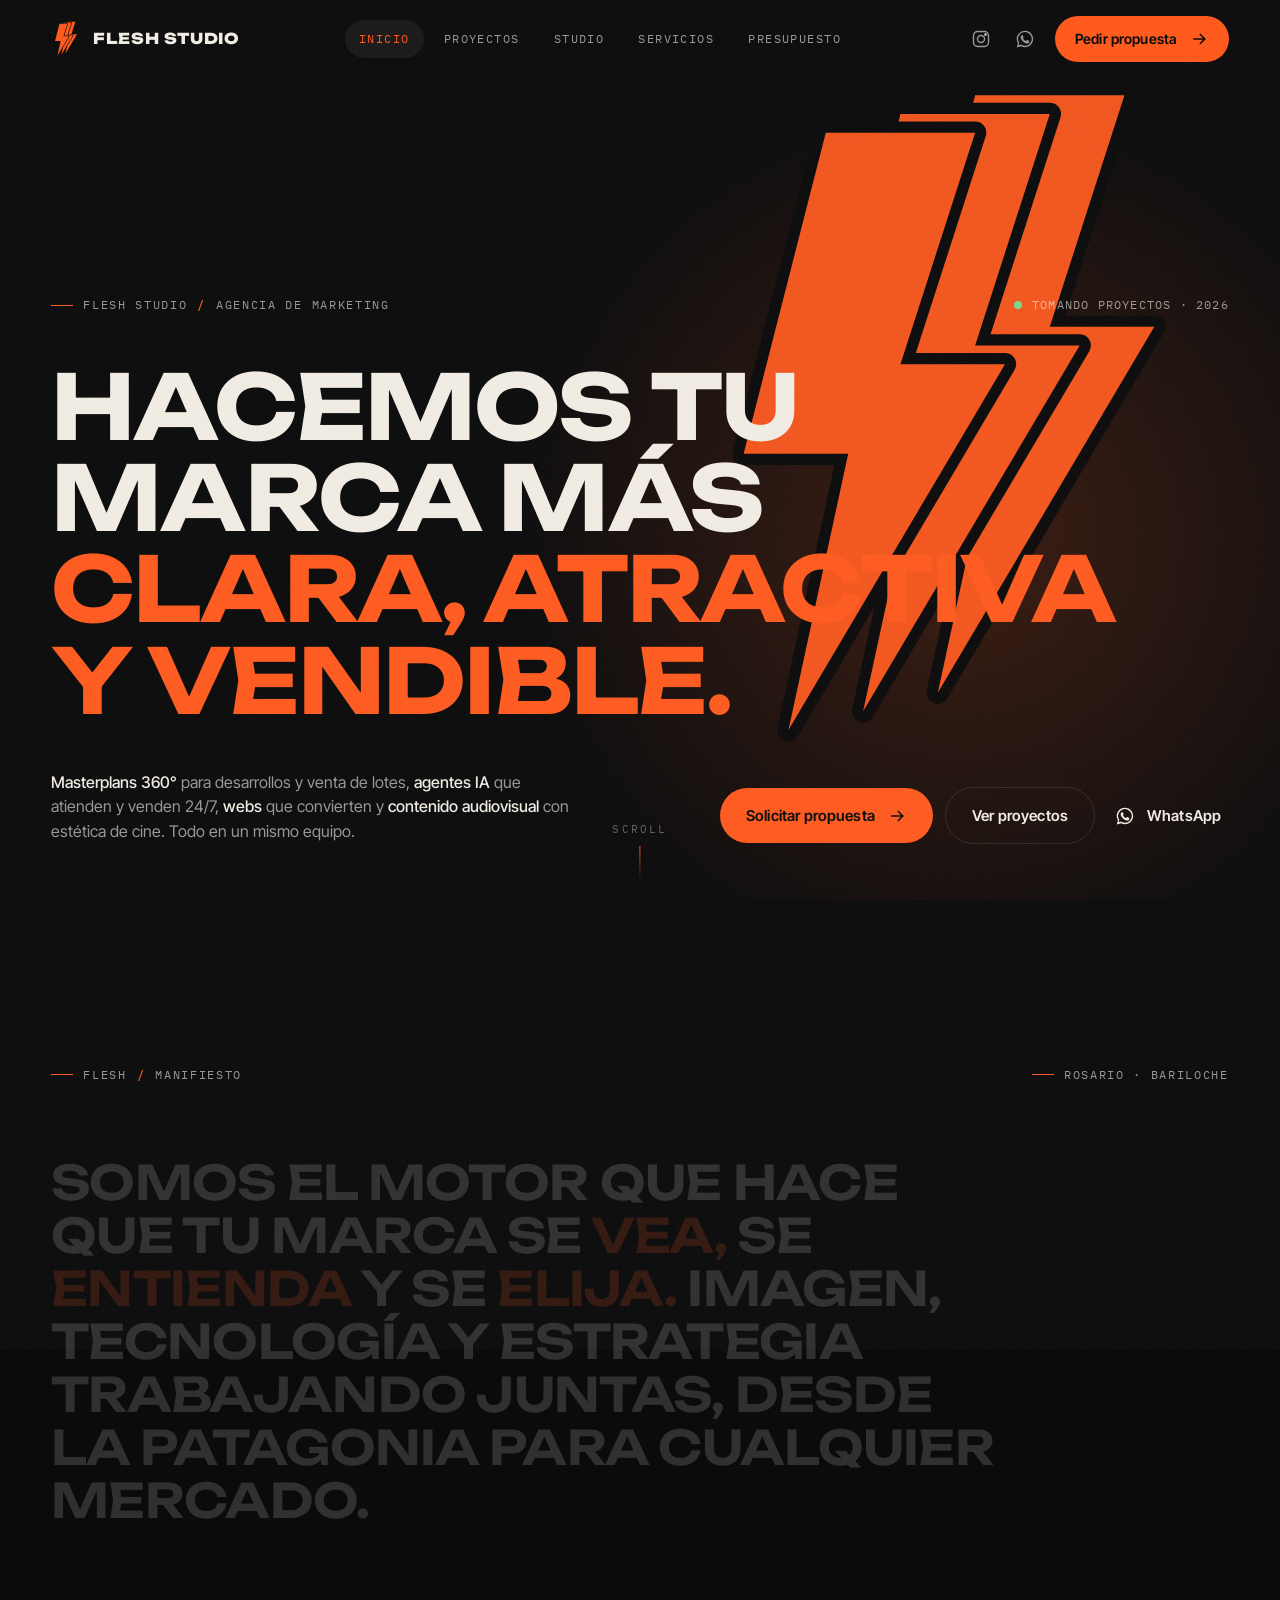
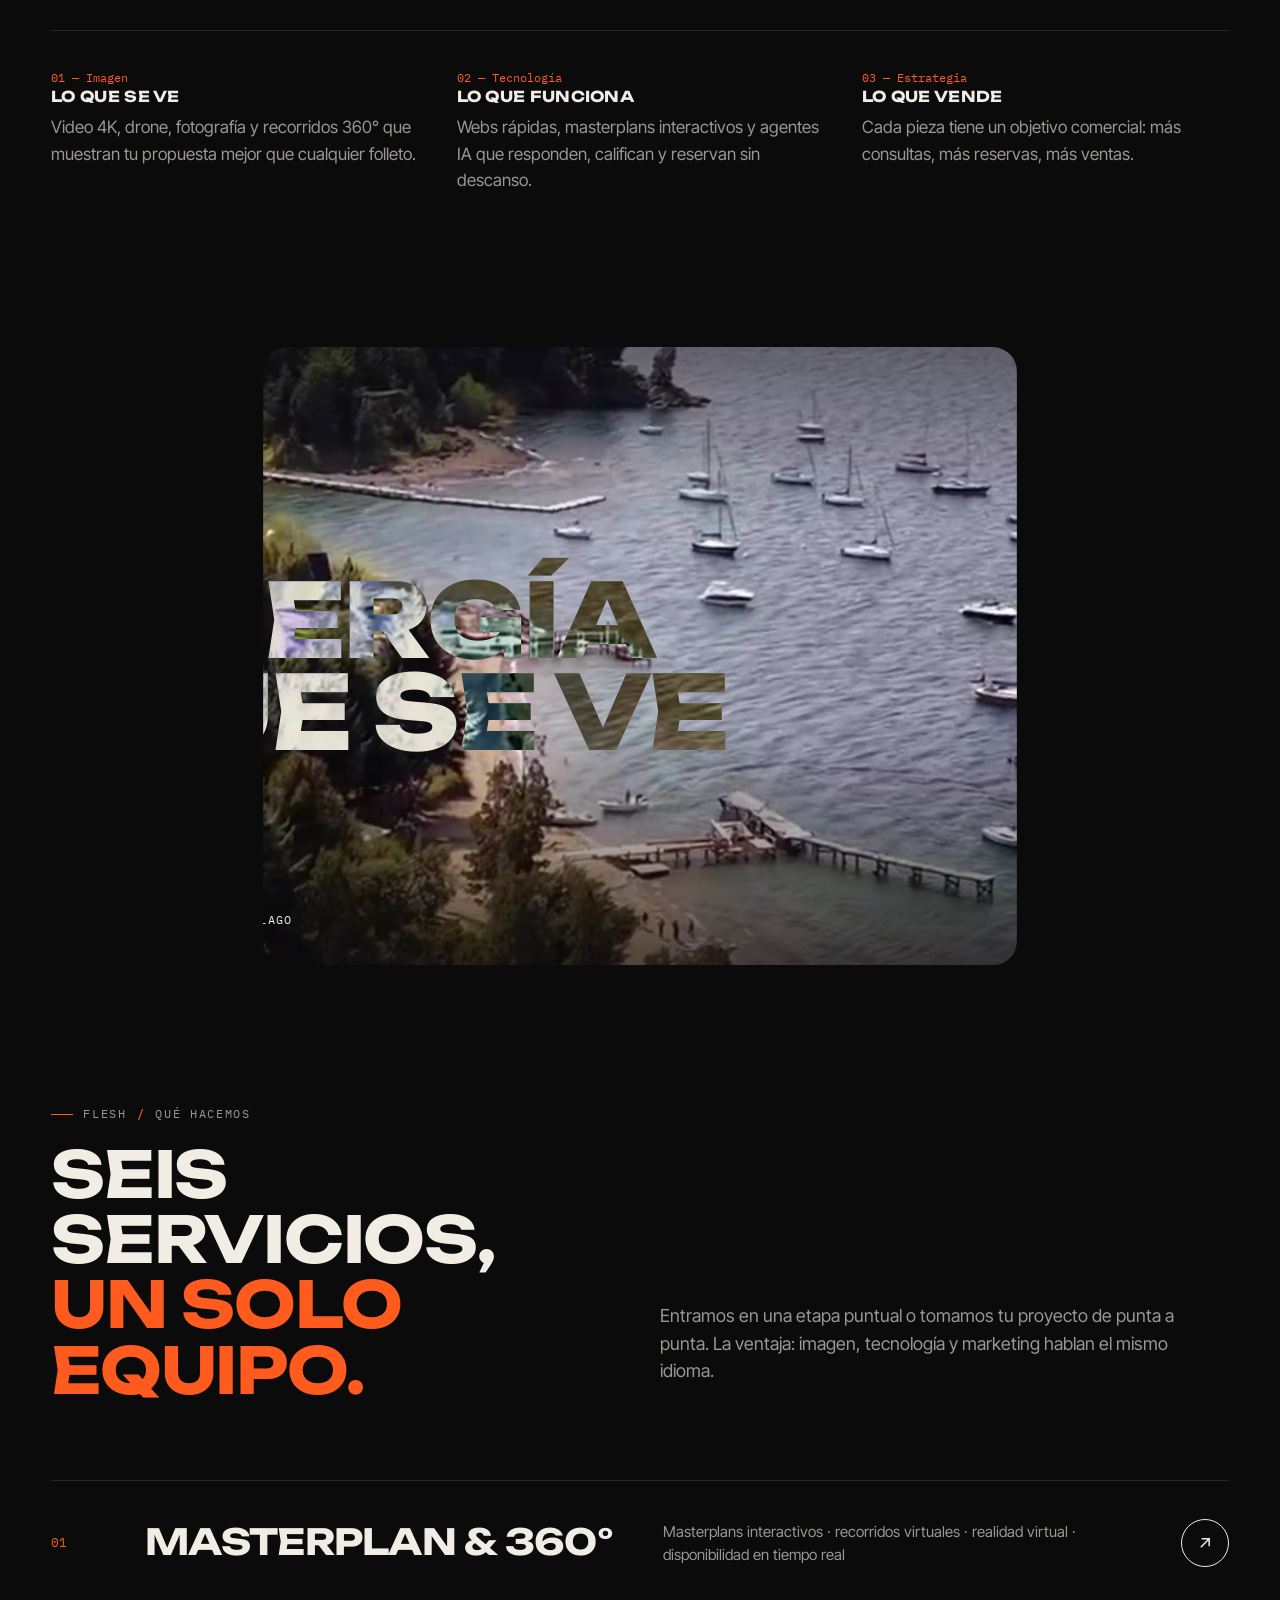
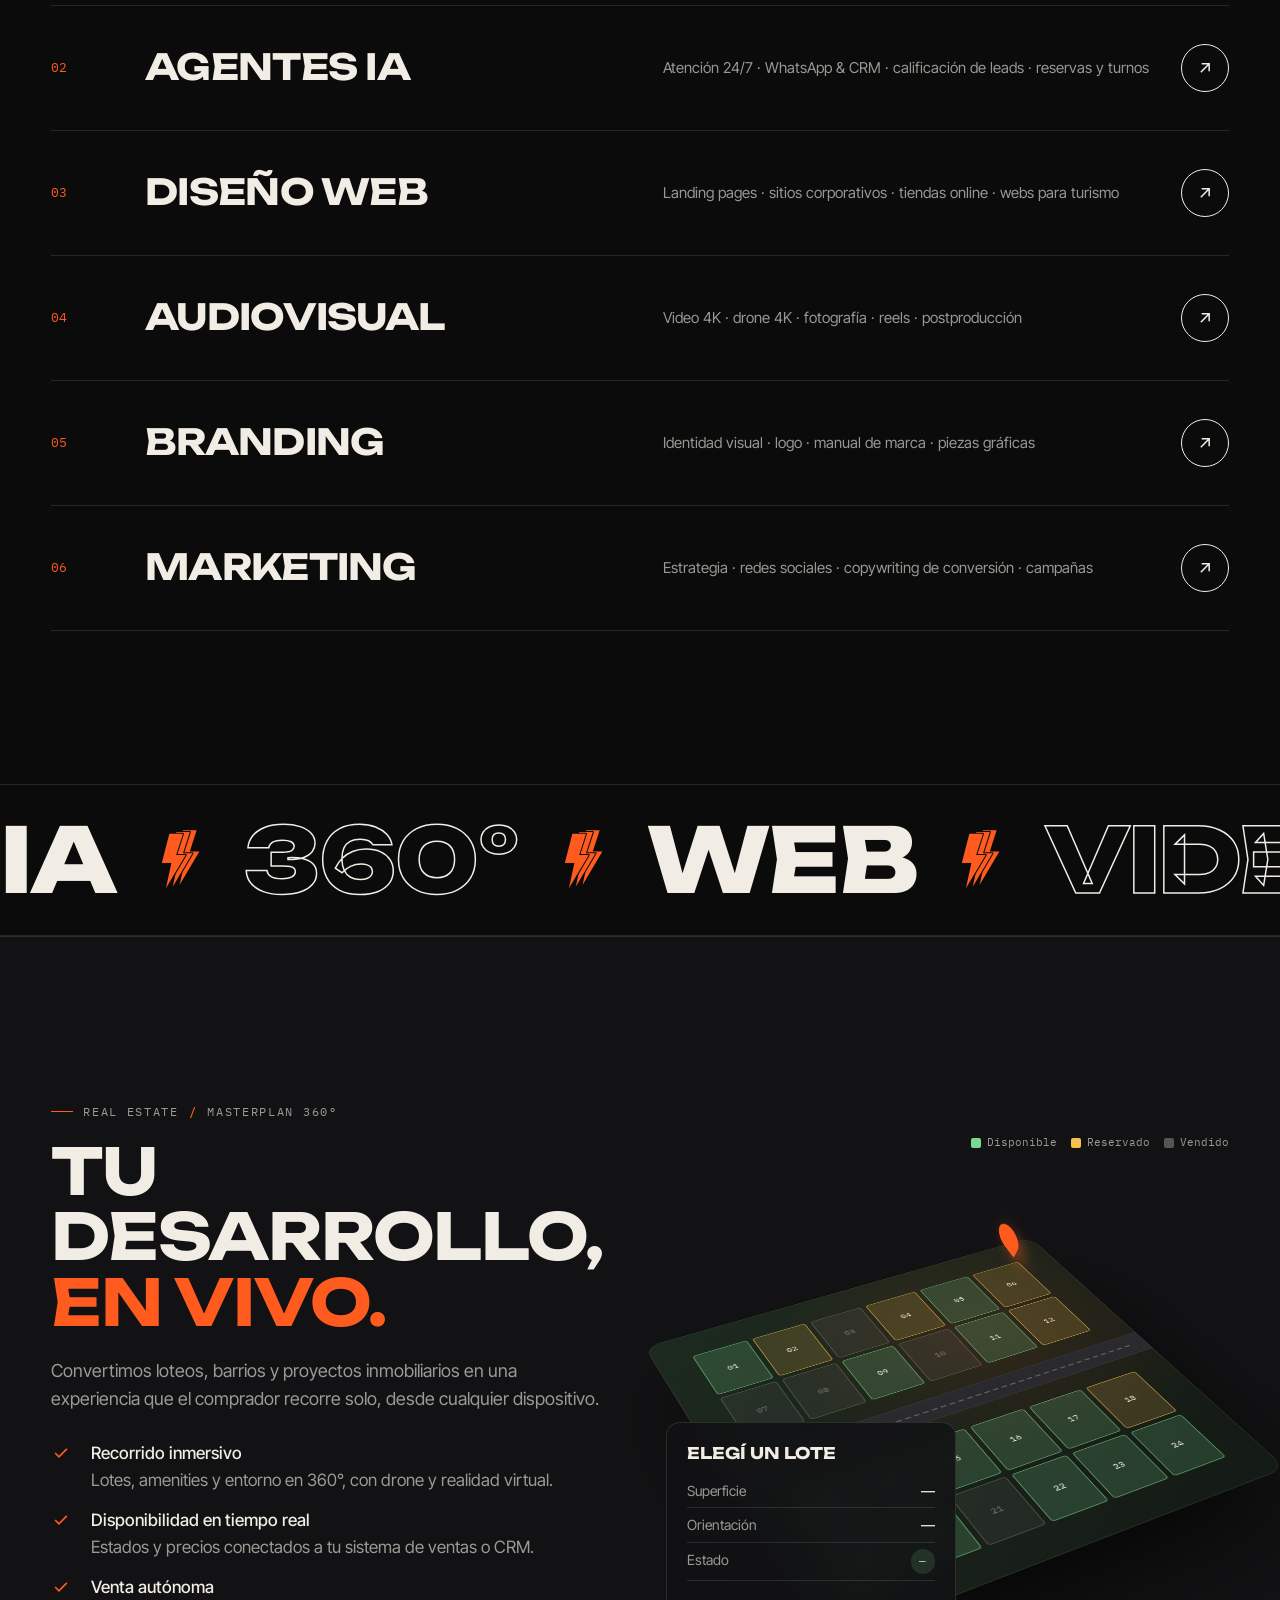
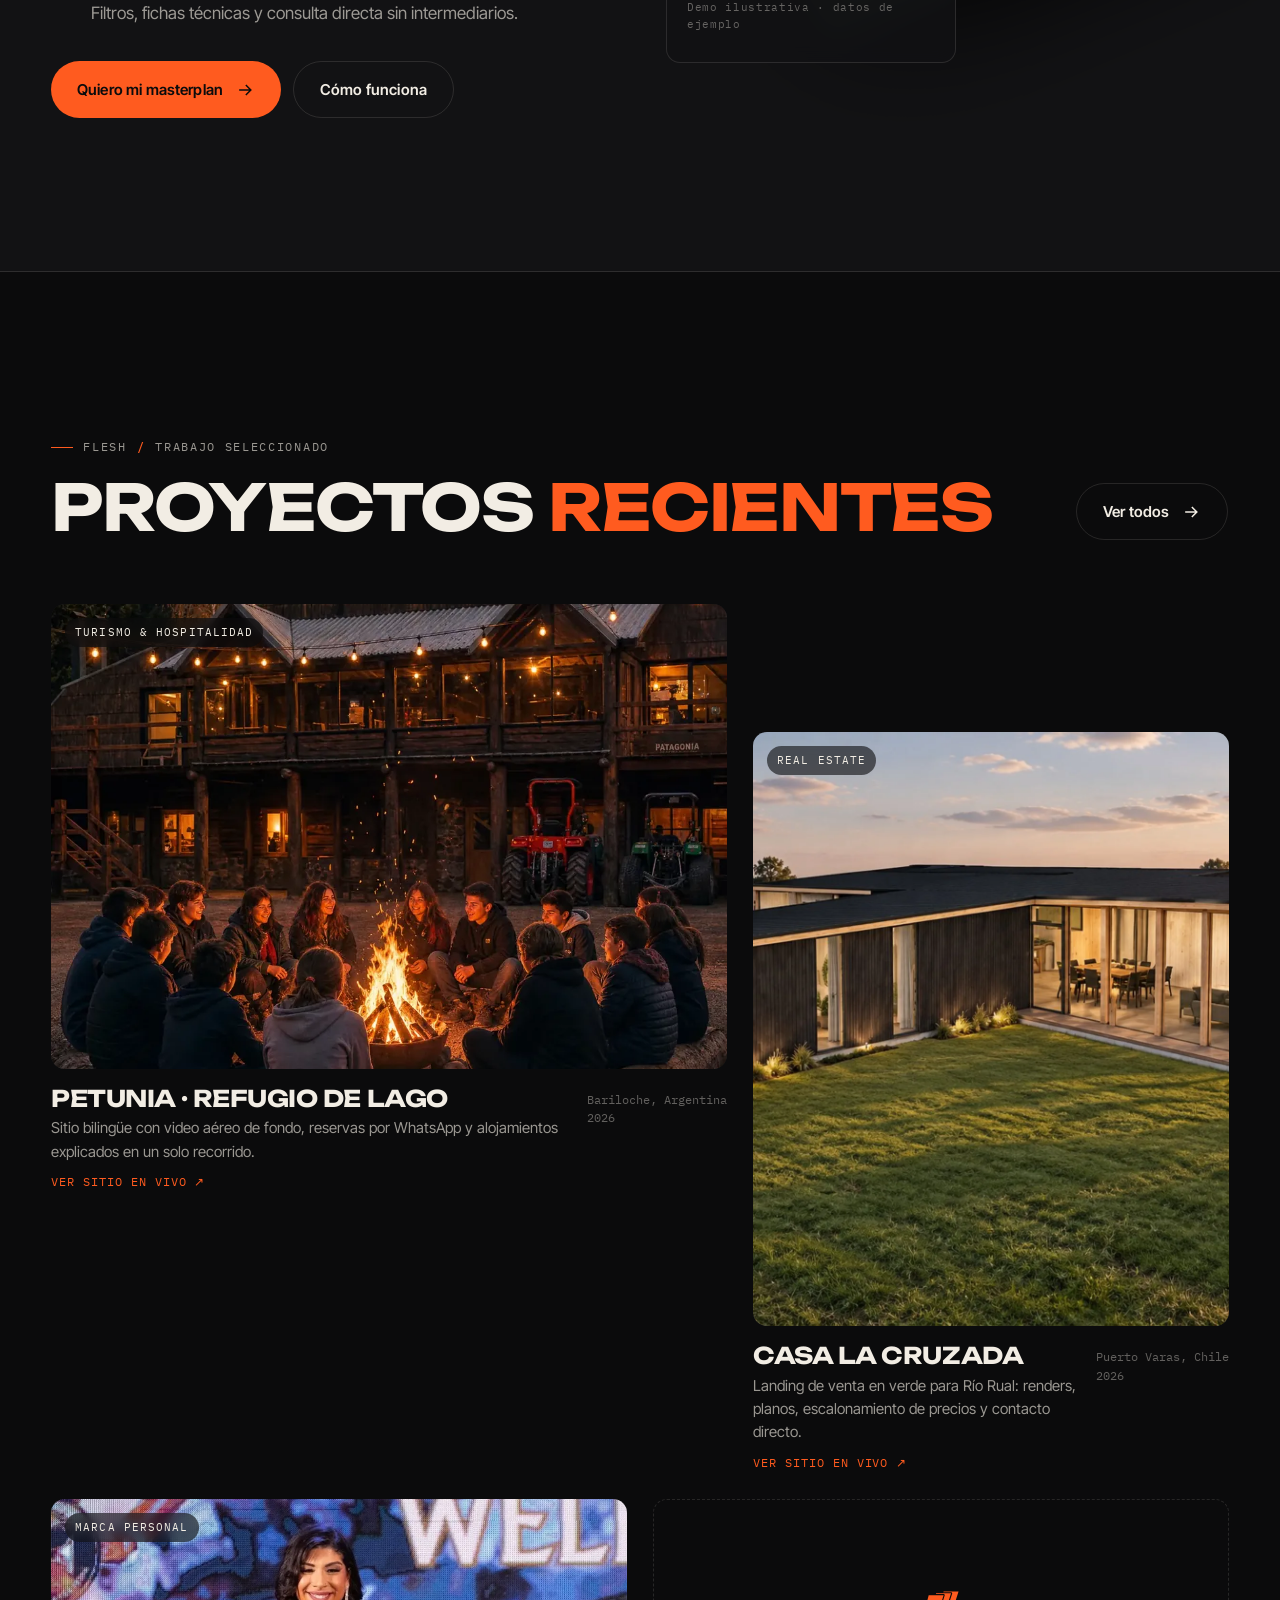
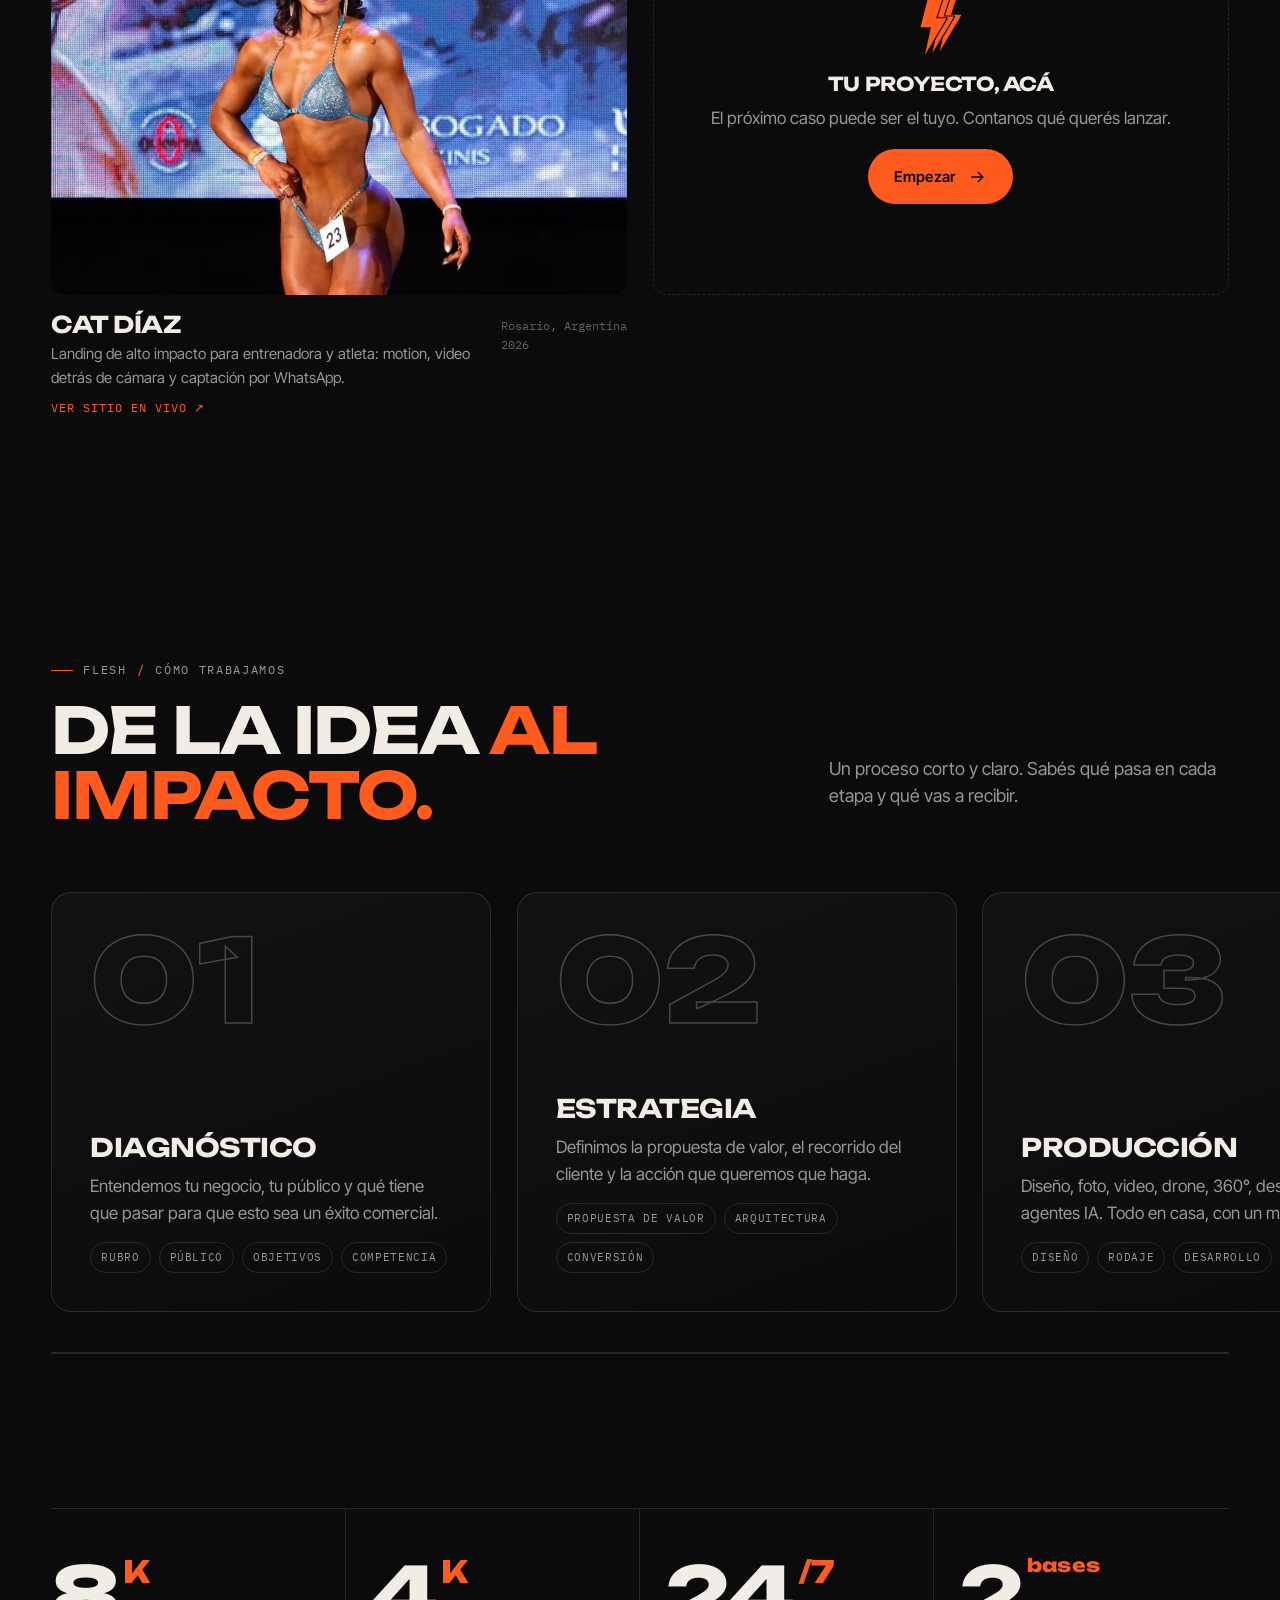
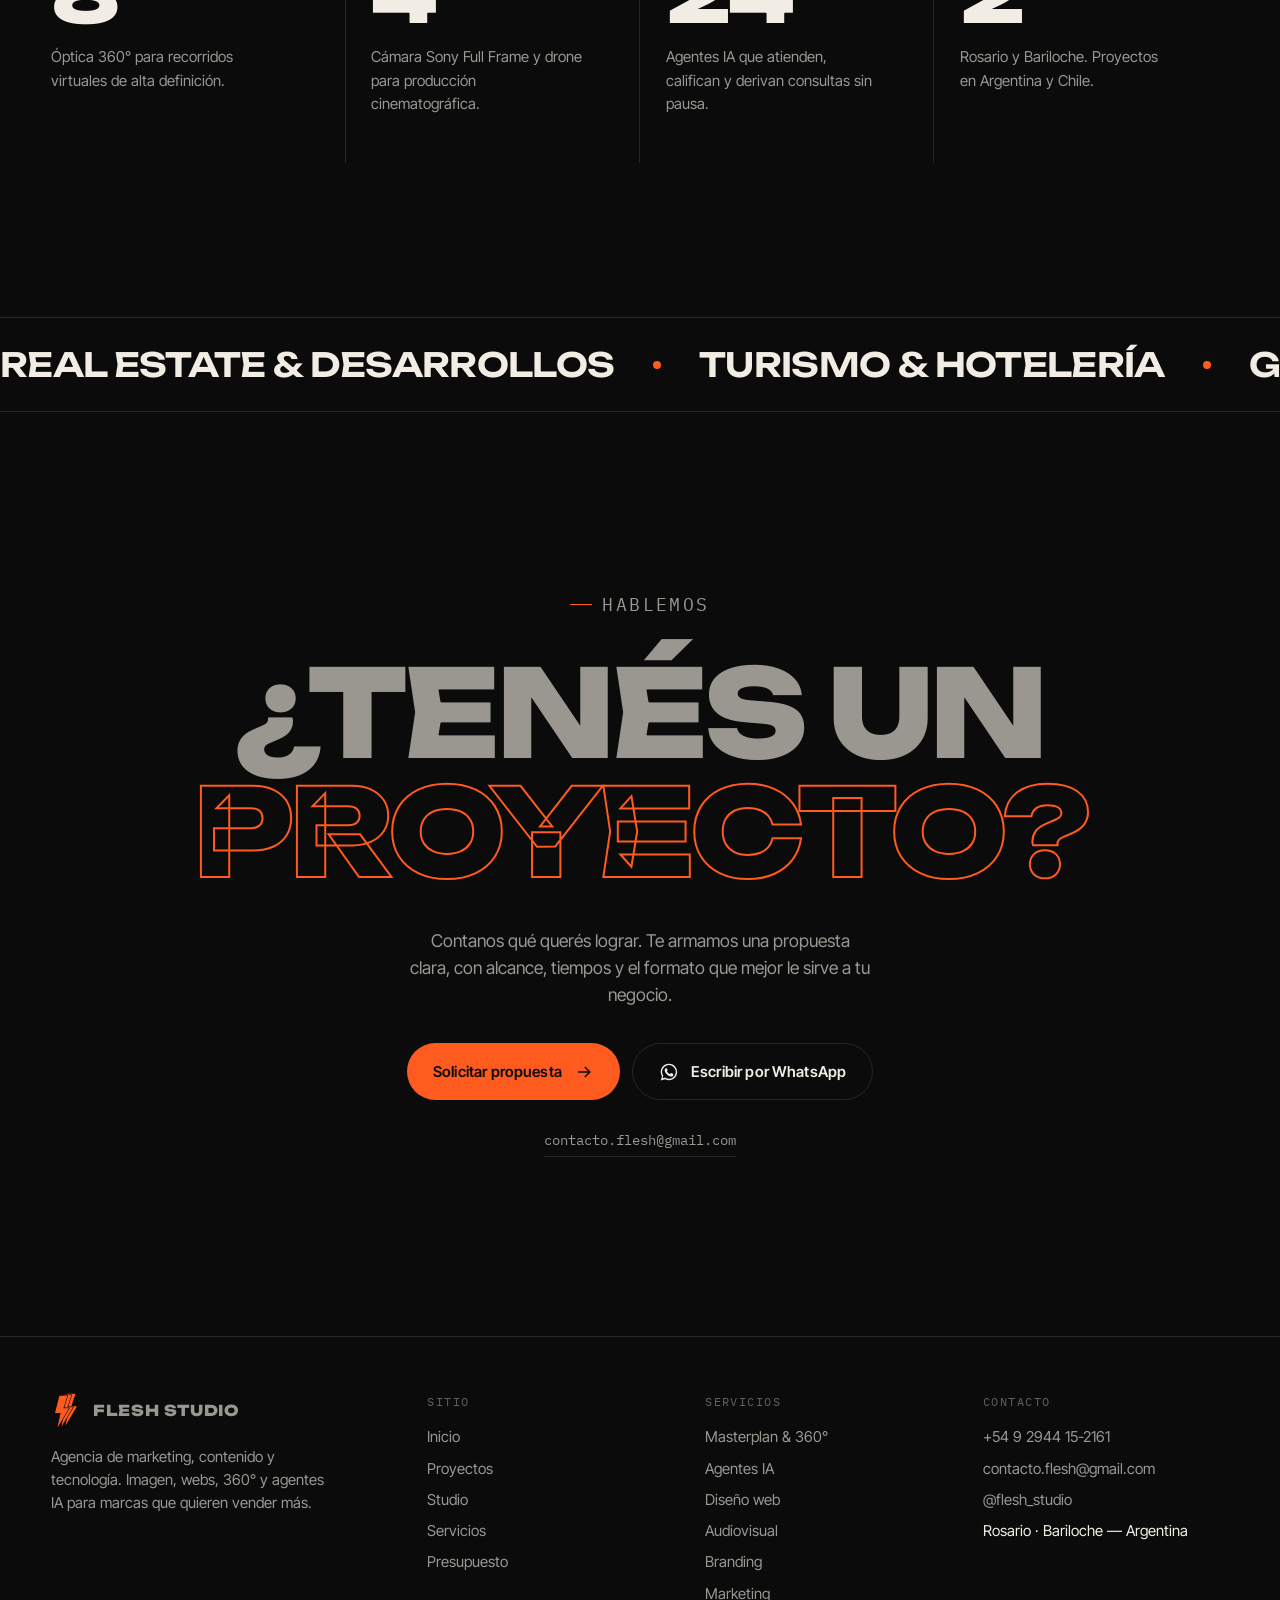
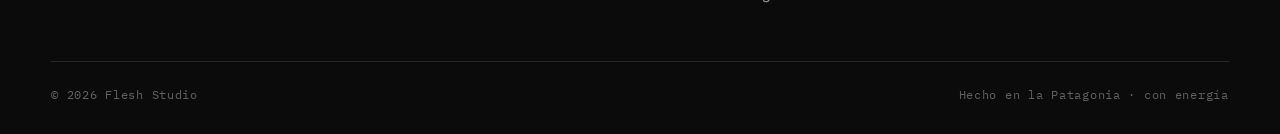
==== index.html @ 72a3914a "Sitio Flesh Studio: 5 páginas, hero 3D, motion graphics, masterplan interactivo y presupuesto online" ====
<!doctype html>
<html lang="es" class="no-js">
<head>
<meta charset="utf-8">
<meta name="viewport" content="width=device-width, initial-scale=1">
<title>Flesh Studio — Agencia de marketing, 360°, IA y producción audiovisual</title>
<meta name="description" content="Agencia de marketing en Bariloche y Rosario: masterplans y recorridos 360°, agentes IA, diseño web y producción audiovisual con drone para marcas que quieren vender más.">
<link rel="canonical" href="https://flesh-studio.github.io/">
<meta name="theme-color" content="#0B0B0C">
<meta property="og:type" content="website">
<meta property="og:locale" content="es_AR">
<meta property="og:site_name" content="Flesh Studio">
<meta property="og:title" content="Flesh Studio — Agencia de marketing, 360°, IA y producción audiovisual">
<meta property="og:description" content="Agencia de marketing en Bariloche y Rosario: masterplans y recorridos 360°, agentes IA, diseño web y producción audiovisual con drone para marcas que quieren vender más.">
<meta property="og:url" content="https://flesh-studio.github.io/">
<meta property="og:image" content="https://flesh-studio.github.io/assets/img/og-image.jpg">
<meta property="og:image:width" content="630">
<meta property="og:image:height" content="630">
<meta name="twitter:card" content="summary">
<meta name="twitter:title" content="Flesh Studio — Agencia de marketing, 360°, IA y producción audiovisual">
<meta name="twitter:description" content="Agencia de marketing en Bariloche y Rosario: masterplans y recorridos 360°, agentes IA, diseño web y producción audiovisual con drone para marcas que quieren vender más.">
<meta name="twitter:image" content="https://flesh-studio.github.io/assets/img/og-image.jpg">
<link rel="icon" type="image/svg+xml" href="assets/img/favicon.svg">
<link rel="apple-touch-icon" href="assets/img/favicon-180.png">
<script>(function(d){d.className=d.className.replace("no-js","js");if(window.matchMedia("(prefers-reduced-motion: reduce)").matches)d.className+=" rm";})(document.documentElement);</script>
<link rel="preload" href="assets/fonts/unbounded-latin-700-normal.woff2" as="font" type="font/woff2" crossorigin>
<link rel="preload" href="assets/fonts/inter-tight-latin-400-normal.woff2" as="font" type="font/woff2" crossorigin>
<link rel="stylesheet" href="assets/css/styles.css">

</head>
<body>
<a class="skip" href="#main">Saltar al contenido</a>
<header class="header">
  <div class="wrap header__in">
    <a class="brand" href="index.html" aria-label="Flesh Studio — inicio"><svg class="bolt brand__mark" viewBox="-4 -4 150 180" aria-hidden="true"><path transform="translate(40 0)" d="M38 0H78L58 62H86L28 160L44 86H16Z"/><path transform="translate(20 5)" d="M38 0H78L58 62H86L28 160L44 86H16Z"/><path transform="translate(0 10)" d="M38 0H78L58 62H86L28 160L44 86H16Z"/></svg><span>FLESH STUDIO</span></a>
    <nav class="nav" aria-label="Principal"><a href="index.html" aria-current="page">Inicio</a><a href="proyectos.html">Proyectos</a><a href="studio.html">Studio</a><a href="servicios.html">Servicios</a><a href="presupuesto.html">Presupuesto</a></nav>
    <div class="header__cta">
      <div class="socials"><a href="https://instagram.com/flesh_studio" target="_blank" rel="noopener" aria-label="Instagram de Flesh Studio"><svg class="icon" viewBox="0 0 24 24" fill="none" stroke="currentColor" stroke-width="1.7" aria-hidden="true"><rect x="3" y="3" width="18" height="18" rx="5"/><circle cx="12" cy="12" r="4.2"/><circle cx="17.4" cy="6.6" r="1" fill="currentColor"/></svg></a><a href="https://wa.me/5492944152161?text=Hola%20Flesh%20Studio%2C%20quiero%20hablar%20sobre%20un%20proyecto" target="_blank" rel="noopener" aria-label="WhatsApp de Flesh Studio"><svg class="icon" viewBox="0 0 24 24" fill="currentColor" aria-hidden="true"><path d="M12.04 2a9.9 9.9 0 0 0-8.5 15l-1.4 5.1 5.2-1.4A9.9 9.9 0 1 0 12.04 2Zm0 18.1c-1.5 0-3-.4-4.3-1.2l-.3-.2-3.1.8.8-3-.2-.3a8.2 8.2 0 1 1 7.1 3.9Zm4.5-6.1c-.2-.1-1.5-.7-1.7-.8-.2-.1-.4-.1-.6.1l-.8 1c-.1.2-.3.2-.5.1a6.7 6.7 0 0 1-3.3-2.9c-.2-.4.2-.4.7-1.3.1-.2 0-.3 0-.4l-.8-1.8c-.2-.5-.4-.4-.6-.4h-.5c-.2 0-.4.1-.7.3-.2.3-.9.9-.9 2.2s.9 2.5 1 2.7c.1.2 1.8 2.8 4.4 3.9 1.6.7 2.3.8 3.1.7.5-.1 1.5-.6 1.7-1.2.2-.6.2-1.1.2-1.2-.1-.1-.3-.2-.5-.3Z"/></svg></a></div>
      <a class="btn" href="presupuesto.html" data-magnetic>Pedir propuesta <svg class="icon arr" viewBox="0 0 24 24" fill="none" stroke="currentColor" stroke-width="1.8" aria-hidden="true"><path d="M5 12h14M13 6l6 6-6 6"/></svg></a>
      <button class="burger" type="button" aria-expanded="false" aria-controls="mobile-menu" aria-label="Abrir menú"><span></span><span></span></button>
    </div>
  </div>
</header>
<div class="mobile-menu" id="mobile-menu" aria-hidden="true">
  <nav aria-label="Menú móvil"><a href="index.html" aria-current="page"><small>01</small>Inicio</a><a href="proyectos.html"><small>02</small>Proyectos</a><a href="studio.html"><small>03</small>Studio</a><a href="servicios.html"><small>04</small>Servicios</a><a href="presupuesto.html"><small>05</small>Presupuesto</a></nav>
  <div class="mobile-menu__foot">
    <a href="https://wa.me/5492944152161?text=Hola%20Flesh%20Studio%2C%20quiero%20hablar%20sobre%20un%20proyecto" target="_blank" rel="noopener">WhatsApp · +54 9 2944 15-2161</a>
    <a href="mailto:contacto.flesh@gmail.com">contacto.flesh@gmail.com</a>
    <a href="https://instagram.com/flesh_studio" target="_blank" rel="noopener">@flesh_studio</a>
  </div>
</div>

<main id="main">
<section class="hero" aria-labelledby="hero-t">
  <div class="hero__glow" aria-hidden="true"></div>
  <div class="hero__canvas"><svg class="bolt hero__poster" viewBox="-4 -4 150 180" aria-hidden="true"><path transform="translate(40 0)" d="M38 0H78L58 62H86L28 160L44 86H16Z"/><path transform="translate(20 5)" d="M38 0H78L58 62H86L28 160L44 86H16Z"/><path transform="translate(0 10)" d="M38 0H78L58 62H86L28 160L44 86H16Z"/></svg></div>
  <div class="wrap hero__in">
    <div class="hero__top">
      <p class="kicker">Flesh Studio <b>/</b> Agencia de marketing</p>
      <span class="status"><i></i> Tomando proyectos · 2026</span>
    </div>
    <h1 id="hero-t" class="h-xl">Hacemos tu marca más <em>clara, atractiva y vendible.</em></h1>
    <div class="hero__bottom">
      <p class="hero__sub"><strong>Masterplans 360°</strong> para desarrollos y venta de lotes, <strong>agentes IA</strong> que atienden y venden 24/7, <strong>webs</strong> que convierten y <strong>contenido audiovisual</strong> con estética de cine. Todo en un mismo equipo.</p>
      <div class="hero__ctas">
        <a class="btn" href="presupuesto.html" data-magnetic>Solicitar propuesta <svg class="icon arr" viewBox="0 0 24 24" fill="none" stroke="currentColor" stroke-width="1.8" aria-hidden="true"><path d="M5 12h14M13 6l6 6-6 6"/></svg></a>
        <a class="btn btn--ghost" href="proyectos.html">Ver proyectos</a>
        <a class="btn btn--wa" href="https://wa.me/5492944152161?text=Hola%20Flesh%20Studio%2C%20quiero%20hablar%20sobre%20un%20proyecto" target="_blank" rel="noopener"><svg class="icon" viewBox="0 0 24 24" fill="currentColor" aria-hidden="true"><path d="M12.04 2a9.9 9.9 0 0 0-8.5 15l-1.4 5.1 5.2-1.4A9.9 9.9 0 1 0 12.04 2Zm0 18.1c-1.5 0-3-.4-4.3-1.2l-.3-.2-3.1.8.8-3-.2-.3a8.2 8.2 0 1 1 7.1 3.9Zm4.5-6.1c-.2-.1-1.5-.7-1.7-.8-.2-.1-.4-.1-.6.1l-.8 1c-.1.2-.3.2-.5.1a6.7 6.7 0 0 1-3.3-2.9c-.2-.4.2-.4.7-1.3.1-.2 0-.3 0-.4l-.8-1.8c-.2-.5-.4-.4-.6-.4h-.5c-.2 0-.4.1-.7.3-.2.3-.9.9-.9 2.2s.9 2.5 1 2.7c.1.2 1.8 2.8 4.4 3.9 1.6.7 2.3.8 3.1.7.5-.1 1.5-.6 1.7-1.2.2-.6.2-1.1.2-1.2-.1-.1-.3-.2-.5-.3Z"/></svg> WhatsApp</a>
      </div>
    </div>
  </div>
  <span class="scroll-hint" aria-hidden="true">SCROLL</span>
</section>

<section class="section manifesto" aria-labelledby="man-t">
  <div class="wrap">
    <div class="manifesto__label"><p class="kicker">Flesh <b>/</b> Manifiesto</p><p class="kicker">Rosario · Bariloche</p></div>
    <h2 id="man-t" class="sr-only">Manifiesto</h2>
    <p class="manifesto__text" data-hi="vea,entienda,elija">Somos el motor que hace que tu marca se vea, se entienda y se elija. Imagen, tecnología y estrategia trabajando juntas, desde la Patagonia para cualquier mercado.</p>
    <div class="manifesto__grid">
      <div data-reveal><span class="num">01 — Imagen</span><h3>Lo que se ve</h3><p>Video 4K, drone, fotografía y recorridos 360° que muestran tu propuesta mejor que cualquier folleto.</p></div>
      <div data-reveal><span class="num">02 — Tecnología</span><h3>Lo que funciona</h3><p>Webs rápidas, masterplans interactivos y agentes IA que responden, califican y reservan sin descanso.</p></div>
      <div data-reveal><span class="num">03 — Estrategia</span><h3>Lo que vende</h3><p>Cada pieza tiene un objetivo comercial: más consultas, más reservas, más ventas.</p></div>
    </div>
  </div>
</section>

<section class="reel" aria-label="Reel">
  <div class="wrap">
    <div class="reel__frame">
      <video autoplay muted loop playsinline preload="metadata" poster="assets/img/reel-poster.jpg" aria-label="Toma aérea con drone del lago Nahuel Huapi para Petunia, Bariloche">
        <source src="assets/video/reel-lago.mp4" type="video/mp4">
      </video>
      <div class="reel__overlay">
        <div class="reel__cap"><span>Reel · Drone 4K</span><button class="reel__toggle" type="button" aria-pressed="false"><svg class="icon" viewBox="0 0 24 24" fill="currentColor" aria-hidden="true"><path d="M7 5h3v14H7zM14 5h3v14h-3z"/></svg><span>Pausar</span></button></div>
        <p class="reel__big" aria-hidden="true">Energía<br>que se ve</p>
        <div class="reel__cap"><span>Petunia · Refugio de Lago</span><span>Bariloche</span></div>
      </div>
    </div>
  </div>
</section>

<section class="section" style="padding-top:0" aria-labelledby="svc-t">
  <div class="wrap">
    <div class="svc__head">
      <div><p class="kicker">Flesh <b>/</b> Qué hacemos</p><h2 id="svc-t" class="h-lg" data-split style="margin-top:18px">Seis servicios, <em>un solo equipo.</em></h2></div>
      <p class="lead" data-reveal>Entramos en una etapa puntual o tomamos tu proyecto de punta a punta. La ventaja: imagen, tecnología y marketing hablan el mismo idioma.</p>
    </div>
    <ul class="svc-list"><li class="svc-item"><a href="servicios.html#masterplan-360"><span class="n">01</span><h3>Masterplan & 360°</h3><span class="tags">Masterplans interactivos · recorridos virtuales · realidad virtual · disponibilidad en tiempo real</span><span class="go"><svg class="icon" viewBox="0 0 24 24" fill="none" stroke="currentColor" stroke-width="1.8" aria-hidden="true"><path d="M7 17 17 7M8 7h9v9"/></svg></span></a></li><li class="svc-item"><a href="servicios.html#agentes-ia"><span class="n">02</span><h3>Agentes IA</h3><span class="tags">Atención 24/7 · WhatsApp & CRM · calificación de leads · reservas y turnos</span><span class="go"><svg class="icon" viewBox="0 0 24 24" fill="none" stroke="currentColor" stroke-width="1.8" aria-hidden="true"><path d="M7 17 17 7M8 7h9v9"/></svg></span></a></li><li class="svc-item"><a href="servicios.html#diseno-web"><span class="n">03</span><h3>Diseño web</h3><span class="tags">Landing pages · sitios corporativos · tiendas online · webs para turismo</span><span class="go"><svg class="icon" viewBox="0 0 24 24" fill="none" stroke="currentColor" stroke-width="1.8" aria-hidden="true"><path d="M7 17 17 7M8 7h9v9"/></svg></span></a></li><li class="svc-item"><a href="servicios.html#audiovisual"><span class="n">04</span><h3>Audiovisual</h3><span class="tags">Video 4K · drone 4K · fotografía · reels · postproducción</span><span class="go"><svg class="icon" viewBox="0 0 24 24" fill="none" stroke="currentColor" stroke-width="1.8" aria-hidden="true"><path d="M7 17 17 7M8 7h9v9"/></svg></span></a></li><li class="svc-item"><a href="servicios.html#branding"><span class="n">05</span><h3>Branding</h3><span class="tags">Identidad visual · logo · manual de marca · piezas gráficas</span><span class="go"><svg class="icon" viewBox="0 0 24 24" fill="none" stroke="currentColor" stroke-width="1.8" aria-hidden="true"><path d="M7 17 17 7M8 7h9v9"/></svg></span></a></li><li class="svc-item"><a href="servicios.html#marketing"><span class="n">06</span><h3>Marketing</h3><span class="tags">Estrategia · redes sociales · copywriting de conversión · campañas</span><span class="go"><svg class="icon" viewBox="0 0 24 24" fill="none" stroke="currentColor" stroke-width="1.8" aria-hidden="true"><path d="M7 17 17 7M8 7h9v9"/></svg></span></a></li></ul>
    <div class="svc-float" aria-hidden="true"><img src="assets/img/work-casa.webp" alt="" loading="lazy"><img src="assets/img/reel-poster.jpg" alt="" loading="lazy"><img src="assets/img/work-catalina.webp" alt="" loading="lazy"><img src="assets/img/work-petunia-2.webp" alt="" loading="lazy"><img src="assets/img/work-casa-2.webp" alt="" loading="lazy"><img src="assets/img/work-petunia.webp" alt="" loading="lazy"></div>
  </div>
</section>

<div class="marquee" data-speed="30" role="img" aria-label="IA, 360°, Web, Video, Drone, Branding"><div class="marquee__track" aria-hidden="true"><div class="marquee__item"><span>IA</span><svg class="bolt " viewBox="-4 -4 150 180" aria-hidden="true"><path transform="translate(40 0)" d="M38 0H78L58 62H86L28 160L44 86H16Z"/><path transform="translate(20 5)" d="M38 0H78L58 62H86L28 160L44 86H16Z"/><path transform="translate(0 10)" d="M38 0H78L58 62H86L28 160L44 86H16Z"/></svg><span class="o">360°</span><svg class="bolt " viewBox="-4 -4 150 180" aria-hidden="true"><path transform="translate(40 0)" d="M38 0H78L58 62H86L28 160L44 86H16Z"/><path transform="translate(20 5)" d="M38 0H78L58 62H86L28 160L44 86H16Z"/><path transform="translate(0 10)" d="M38 0H78L58 62H86L28 160L44 86H16Z"/></svg><span>Web</span><svg class="bolt " viewBox="-4 -4 150 180" aria-hidden="true"><path transform="translate(40 0)" d="M38 0H78L58 62H86L28 160L44 86H16Z"/><path transform="translate(20 5)" d="M38 0H78L58 62H86L28 160L44 86H16Z"/><path transform="translate(0 10)" d="M38 0H78L58 62H86L28 160L44 86H16Z"/></svg><span class="o">Video</span><svg class="bolt " viewBox="-4 -4 150 180" aria-hidden="true"><path transform="translate(40 0)" d="M38 0H78L58 62H86L28 160L44 86H16Z"/><path transform="translate(20 5)" d="M38 0H78L58 62H86L28 160L44 86H16Z"/><path transform="translate(0 10)" d="M38 0H78L58 62H86L28 160L44 86H16Z"/></svg><span>Drone</span><svg class="bolt " viewBox="-4 -4 150 180" aria-hidden="true"><path transform="translate(40 0)" d="M38 0H78L58 62H86L28 160L44 86H16Z"/><path transform="translate(20 5)" d="M38 0H78L58 62H86L28 160L44 86H16Z"/><path transform="translate(0 10)" d="M38 0H78L58 62H86L28 160L44 86H16Z"/></svg><span class="o">Branding</span><svg class="bolt " viewBox="-4 -4 150 180" aria-hidden="true"><path transform="translate(40 0)" d="M38 0H78L58 62H86L28 160L44 86H16Z"/><path transform="translate(20 5)" d="M38 0H78L58 62H86L28 160L44 86H16Z"/><path transform="translate(0 10)" d="M38 0H78L58 62H86L28 160L44 86H16Z"/></svg></div><div class="marquee__item" aria-hidden="true"><span>IA</span><svg class="bolt " viewBox="-4 -4 150 180" aria-hidden="true"><path transform="translate(40 0)" d="M38 0H78L58 62H86L28 160L44 86H16Z"/><path transform="translate(20 5)" d="M38 0H78L58 62H86L28 160L44 86H16Z"/><path transform="translate(0 10)" d="M38 0H78L58 62H86L28 160L44 86H16Z"/></svg><span class="o">360°</span><svg class="bolt " viewBox="-4 -4 150 180" aria-hidden="true"><path transform="translate(40 0)" d="M38 0H78L58 62H86L28 160L44 86H16Z"/><path transform="translate(20 5)" d="M38 0H78L58 62H86L28 160L44 86H16Z"/><path transform="translate(0 10)" d="M38 0H78L58 62H86L28 160L44 86H16Z"/></svg><span>Web</span><svg class="bolt " viewBox="-4 -4 150 180" aria-hidden="true"><path transform="translate(40 0)" d="M38 0H78L58 62H86L28 160L44 86H16Z"/><path transform="translate(20 5)" d="M38 0H78L58 62H86L28 160L44 86H16Z"/><path transform="translate(0 10)" d="M38 0H78L58 62H86L28 160L44 86H16Z"/></svg><span class="o">Video</span><svg class="bolt " viewBox="-4 -4 150 180" aria-hidden="true"><path transform="translate(40 0)" d="M38 0H78L58 62H86L28 160L44 86H16Z"/><path transform="translate(20 5)" d="M38 0H78L58 62H86L28 160L44 86H16Z"/><path transform="translate(0 10)" d="M38 0H78L58 62H86L28 160L44 86H16Z"/></svg><span>Drone</span><svg class="bolt " viewBox="-4 -4 150 180" aria-hidden="true"><path transform="translate(40 0)" d="M38 0H78L58 62H86L28 160L44 86H16Z"/><path transform="translate(20 5)" d="M38 0H78L58 62H86L28 160L44 86H16Z"/><path transform="translate(0 10)" d="M38 0H78L58 62H86L28 160L44 86H16Z"/></svg><span class="o">Branding</span><svg class="bolt " viewBox="-4 -4 150 180" aria-hidden="true"><path transform="translate(40 0)" d="M38 0H78L58 62H86L28 160L44 86H16Z"/><path transform="translate(20 5)" d="M38 0H78L58 62H86L28 160L44 86H16Z"/><path transform="translate(0 10)" d="M38 0H78L58 62H86L28 160L44 86H16Z"/></svg></div></div></div>

<section class="section mp" aria-labelledby="mp-t">
  <div class="wrap mp__grid">
    <div class="mp__copy">
      <p class="kicker">Real estate <b>/</b> Masterplan 360°</p>
      <h2 id="mp-t" class="h-lg" data-split style="margin-top:18px">Tu desarrollo, <em>en vivo.</em></h2>
      <p class="lead" style="margin-top:22px" data-reveal>Convertimos loteos, barrios y proyectos inmobiliarios en una experiencia que el comprador recorre solo, desde cualquier dispositivo.</p>
      <ul data-reveal>
        <li><svg class="icon" viewBox="0 0 24 24" fill="none" stroke="currentColor" stroke-width="2" aria-hidden="true"><path d="m5 12 4.5 4.5L19 7"/></svg><span><strong>Recorrido inmersivo</strong>Lotes, amenities y entorno en 360°, con drone y realidad virtual.</span></li>
        <li><svg class="icon" viewBox="0 0 24 24" fill="none" stroke="currentColor" stroke-width="2" aria-hidden="true"><path d="m5 12 4.5 4.5L19 7"/></svg><span><strong>Disponibilidad en tiempo real</strong>Estados y precios conectados a tu sistema de ventas o CRM.</span></li>
        <li><svg class="icon" viewBox="0 0 24 24" fill="none" stroke="currentColor" stroke-width="2" aria-hidden="true"><path d="m5 12 4.5 4.5L19 7"/></svg><span><strong>Venta autónoma</strong>Filtros, fichas técnicas y consulta directa sin intermediarios.</span></li>
      </ul>
      <div class="mp__ctas" data-reveal>
        <a class="btn" href="presupuesto.html?servicio=masterplan" data-magnetic>Quiero mi masterplan <svg class="icon arr" viewBox="0 0 24 24" fill="none" stroke="currentColor" stroke-width="1.8" aria-hidden="true"><path d="M5 12h14M13 6l6 6-6 6"/></svg></a>
        <a class="btn btn--ghost" href="servicios.html#masterplan-360">Cómo funciona</a>
      </div>
    </div>
    <div class="mp__stage" aria-label="Demo interactiva de masterplan: elegí un lote">
      <div class="mp__legend" aria-hidden="true"><span><i style="background:var(--ok)"></i>Disponible</span><span><i style="background:var(--warn)"></i>Reservado</span><span><i style="background:rgba(242,237,228,.3)"></i>Vendido</span></div>
      <div class="plan-wrap"><div class="plan"><div class="plan__road" aria-hidden="true"></div><div class="plan__lots"><button type="button" class="lot" data-s="disponible" data-m2="800" data-o="Noreste" aria-pressed="false" aria-label="Lote 1, disponible">01</button><button type="button" class="lot" data-s="reservado" data-m2="1.000" data-o="Noroeste" aria-pressed="false" aria-label="Lote 2, reservado">02</button><button type="button" class="lot" data-s="vendido" data-m2="1.200" data-o="Norte" aria-pressed="false" aria-label="Lote 3, vendido">03</button><button type="button" class="lot" data-s="reservado" data-m2="1.400" data-o="Noroeste" aria-pressed="false" aria-label="Lote 4, reservado">04</button><button type="button" class="lot" data-s="disponible" data-m2="700" data-o="Noroeste" aria-pressed="false" aria-label="Lote 5, disponible">05</button><button type="button" class="lot" data-s="reservado" data-m2="900" data-o="Este" aria-pressed="false" aria-label="Lote 6, reservado">06</button><button type="button" class="lot" data-s="vendido" data-m2="1.100" data-o="Norte" aria-pressed="false" aria-label="Lote 7, vendido">07</button><button type="button" class="lot" data-s="vendido" data-m2="1.300" data-o="Noreste" aria-pressed="false" aria-label="Lote 8, vendido">08</button><button type="button" class="lot" data-s="disponible" data-m2="600" data-o="Norte" aria-pressed="false" aria-label="Lote 9, disponible">09</button><button type="button" class="lot" data-s="vendido" data-m2="800" data-o="Noroeste" aria-pressed="false" aria-label="Lote 10, vendido">10</button><button type="button" class="lot" data-s="disponible" data-m2="1.000" data-o="Noreste" aria-pressed="false" aria-label="Lote 11, disponible">11</button><button type="button" class="lot" data-s="reservado" data-m2="1.200" data-o="Oeste" aria-pressed="false" aria-label="Lote 12, reservado">12</button><span class="plan__gap" aria-hidden="true"></span><button type="button" class="lot" data-s="disponible" data-m2="1.400" data-o="Este" aria-pressed="false" aria-label="Lote 13, disponible">13</button><button type="button" class="lot" data-s="disponible" data-m2="700" data-o="Noreste" aria-pressed="false" aria-label="Lote 14, disponible">14</button><button type="button" class="lot" data-s="disponible" data-m2="900" data-o="Noroeste" aria-pressed="false" aria-label="Lote 15, disponible">15</button><button type="button" class="lot" data-s="disponible" data-m2="1.100" data-o="Norte" aria-pressed="false" aria-label="Lote 16, disponible">16</button><button type="button" class="lot" data-s="disponible" data-m2="1.300" data-o="Noroeste" aria-pressed="false" aria-label="Lote 17, disponible">17</button><button type="button" class="lot" data-s="reservado" data-m2="600" data-o="Oeste" aria-pressed="false" aria-label="Lote 18, reservado">18</button><button type="button" class="lot" data-s="disponible" data-m2="800" data-o="Noroeste" aria-pressed="false" aria-label="Lote 19, disponible">19</button><button type="button" class="lot" data-s="disponible" data-m2="1.000" data-o="Noreste" aria-pressed="false" aria-label="Lote 20, disponible">20</button><button type="button" class="lot" data-s="vendido" data-m2="1.200" data-o="Norte" aria-pressed="false" aria-label="Lote 21, vendido">21</button><button type="button" class="lot" data-s="disponible" data-m2="1.400" data-o="Noroeste" aria-pressed="false" aria-label="Lote 22, disponible">22</button><button type="button" class="lot" data-s="disponible" data-m2="700" data-o="Noroeste" aria-pressed="false" aria-label="Lote 23, disponible">23</button><button type="button" class="lot" data-s="disponible" data-m2="900" data-o="Noreste" aria-pressed="false" aria-label="Lote 24, disponible">24</button></div><span class="plan__pin" aria-hidden="true"></span></div></div>
      <div class="mp__card" aria-live="polite">
        <h4 data-f="lote">Elegí un lote</h4>
        <div class="row"><span>Superficie</span><b data-f="m2">—</b></div>
        <div class="row"><span>Orientación</span><b data-f="orient">—</b></div>
        <div class="row"><span>Estado</span><span class="badge" data-f="estado">—</span></div>
        <p class="demo-note">Demo ilustrativa · datos de ejemplo</p>
      </div>
    </div>
  </div>
</section>

<section class="section" aria-labelledby="work-t">
  <div class="wrap">
    <div class="work__head">
      <div><p class="kicker">Flesh <b>/</b> Trabajo seleccionado</p><h2 id="work-t" class="h-lg" data-split style="margin-top:18px">Proyectos <em>recientes</em></h2></div>
      <a class="btn btn--ghost" href="proyectos.html">Ver todos <svg class="icon arr" viewBox="0 0 24 24" fill="none" stroke="currentColor" stroke-width="1.8" aria-hidden="true"><path d="M5 12h14M13 6l6 6-6 6"/></svg></a>
    </div>
    <div class="work-grid"><article class="card--lg" data-cat="turismo web audiovisual" data-reveal>
  <div class="card__media" data-cursor="view" data-cursor-label="VER">
    <span class="card__tag">Turismo & hospitalidad</span>
    <img src="assets/img/work-petunia.webp" alt="Fogón grupal frente al lago en Petunia, Bariloche" loading="lazy" decoding="async" width="1000" height="1250">
    <video muted loop playsinline preload="none" data-src="assets/video/work-puerto.mp4" aria-hidden="true"></video>
  </div>
  <div class="card__body">
    <div>
      <h3><a class="stretch" href="https://flesh-studio.github.io/petunia-bariloche/" target="_blank" rel="noopener">Petunia · Refugio de Lago</a></h3>
      <p>Sitio bilingüe con video aéreo de fondo, reservas por WhatsApp y alojamientos explicados en un solo recorrido.</p>
      
      <div class="card__links"><a href="https://flesh-studio.github.io/petunia-bariloche/" target="_blank" rel="noopener">Ver sitio en vivo ↗</a></div>
    </div>
    <span class="card__year">Bariloche, Argentina<br>2026</span>
  </div>
</article><article class="card--md" data-cat="realestate web" data-reveal>
  <div class="card__media" data-cursor="view" data-cursor-label="VER">
    <span class="card__tag">Real estate</span>
    <img src="assets/img/work-casa.webp" alt="Render de Casa La Cruzada, casa contemporánea en Puerto Varas" loading="lazy" decoding="async" width="1000" height="1250">
    <video muted loop playsinline preload="none" data-src="assets/video/work-casa.mp4" aria-hidden="true"></video>
  </div>
  <div class="card__body">
    <div>
      <h3><a class="stretch" href="https://flesh-studio.github.io/casa-la-cruzada/" target="_blank" rel="noopener">Casa La Cruzada</a></h3>
      <p>Landing de venta en verde para Río Rual: renders, planos, escalonamiento de precios y contacto directo.</p>
      
      <div class="card__links"><a href="https://flesh-studio.github.io/casa-la-cruzada/" target="_blank" rel="noopener">Ver sitio en vivo ↗</a></div>
    </div>
    <span class="card__year">Puerto Varas, Chile<br>2026</span>
  </div>
</article><article class="card card--half" data-cat="personal web" data-reveal>
  <div class="card__media" data-cursor="view" data-cursor-label="VER">
    <span class="card__tag">Marca personal</span>
    <img src="assets/img/work-catalina.webp" alt="Catalina Díaz en pose de competencia" loading="lazy" decoding="async" width="1000" height="1250">
    
  </div>
  <div class="card__body">
    <div>
      <h3><a class="stretch" href="https://flesh-studio.github.io/catalina-diaz/" target="_blank" rel="noopener">Cat Díaz</a></h3>
      <p>Landing de alto impacto para entrenadora y atleta: motion, video detrás de cámara y captación por WhatsApp.</p>
      
      <div class="card__links"><a href="https://flesh-studio.github.io/catalina-diaz/" target="_blank" rel="noopener">Ver sitio en vivo ↗</a></div>
    </div>
    <span class="card__year">Rosario, Argentina<br>2026</span>
  </div>
</article><article class="card card--half" data-reveal>
  <a class="coming" href="presupuesto.html">
    <div><svg class="bolt" style="width:56px;margin:0 auto 18px;color:var(--orange)" viewBox="-4 -4 150 180" aria-hidden="true"><path transform="translate(40 0)" d="M38 0H78L58 62H86L28 160L44 86H16Z"/><path transform="translate(20 5)" d="M38 0H78L58 62H86L28 160L44 86H16Z"/><path transform="translate(0 10)" d="M38 0H78L58 62H86L28 160L44 86H16Z"/></svg>
    <h3>Tu proyecto, acá</h3>
    <p style="margin:0 0 18px">El próximo caso puede ser el tuyo. Contanos qué querés lanzar.</p>
    <span class="btn" style="pointer-events:none">Empezar <svg class="icon arr" viewBox="0 0 24 24" fill="none" stroke="currentColor" stroke-width="1.8" aria-hidden="true"><path d="M5 12h14M13 6l6 6-6 6"/></svg></span></div>
  </a>
</article></div>
  </div>
</section>

<section class="section process" aria-labelledby="pr-t" style="padding-top:clamp(40px,6vw,80px)">
  <div class="wrap process__head">
    <div><p class="kicker">Flesh <b>/</b> Cómo trabajamos</p><h2 id="pr-t" class="h-lg" data-split style="margin-top:18px">De la idea <em>al impacto.</em></h2></div>
    <p class="lead" style="max-width:40ch" data-reveal>Un proceso corto y claro. Sabés qué pasa en cada etapa y qué vas a recibir.</p>
  </div>
  <div class="process__pin"><div class="process__track"><article class="step"><span class="step__n" aria-hidden="true">01</span><div><h3>Diagnóstico</h3><p>Entendemos tu negocio, tu público y qué tiene que pasar para que esto sea un éxito comercial.</p><ul><li>Rubro</li><li>Público</li><li>Objetivos</li><li>Competencia</li></ul></div></article><article class="step"><span class="step__n" aria-hidden="true">02</span><div><h3>Estrategia</h3><p>Definimos la propuesta de valor, el recorrido del cliente y la acción que queremos que haga.</p><ul><li>Propuesta de valor</li><li>Arquitectura</li><li>Conversión</li></ul></div></article><article class="step"><span class="step__n" aria-hidden="true">03</span><div><h3>Producción</h3><p>Diseño, foto, video, drone, 360°, desarrollo y agentes IA. Todo en casa, con un mismo criterio.</p><ul><li>Diseño</li><li>Rodaje</li><li>Desarrollo</li><li>IA</li></ul></div></article><article class="step"><span class="step__n" aria-hidden="true">04</span><div><h3>Lanzamiento</h3><p>Publicamos, medimos y optimizamos. SEO, analytics y automatizaciones para que siga rindiendo.</p><ul><li>SEO</li><li>Analytics</li><li>Automatización</li></ul></div></article><article class="step" style="background:var(--orange);color:var(--ink);border-color:var(--orange)"><span class="step__n" style="-webkit-text-stroke-color:var(--ink)" aria-hidden="true">→</span><div><h3>¿Arrancamos?</h3><p style="color:rgba(11,11,12,.75)">Primera reunión sin costo para entender tu proyecto y proponerte el camino más directo.</p><a class="btn" style="--bg:var(--ink);--fg:var(--bone);margin-top:22px" href="presupuesto.html">Solicitar propuesta <svg class="icon arr" viewBox="0 0 24 24" fill="none" stroke="currentColor" stroke-width="1.8" aria-hidden="true"><path d="M5 12h14M13 6l6 6-6 6"/></svg></a></div></article></div></div>
  <div class="process__bar" aria-hidden="true"><i></i></div>
</section>

<section class="section" style="padding-top:0" aria-labelledby="cap-t">
  <div class="wrap">
    <h2 id="cap-t" class="sr-only">Capacidades técnicas</h2>
    <div class="caps">
      <div class="cap" data-reveal><div class="cap__v"><span data-count="8">8</span><sup>K</sup></div><p>Óptica 360° para recorridos virtuales de alta definición.</p></div>
      <div class="cap" data-reveal><div class="cap__v"><span data-count="4">4</span><sup>K</sup></div><p>Cámara Sony Full Frame y drone para producción cinematográfica.</p></div>
      <div class="cap" data-reveal><div class="cap__v"><span data-count="24">24</span><sup>/7</sup></div><p>Agentes IA que atienden, califican y derivan consultas sin pausa.</p></div>
      <div class="cap" data-reveal><div class="cap__v"><span data-count="2">2</span><sup class="w">bases</sup></div><p>Rosario y Bariloche. Proyectos en Argentina y Chile.</p></div>
    </div>
  </div>
</section>

<div class="marquee marquee--small" data-dir="right" data-speed="40"><p class="sr-only">Sectores: Real estate & desarrollos, Turismo & hotelería, Gastronomía, Construcción, Marcas personales, Startups & branding</p><div class="marquee__track" aria-hidden="true"><div class="marquee__item"><span>Real estate & desarrollos</span><i></i><span>Turismo & hotelería</span><i></i><span>Gastronomía</span><i></i><span>Construcción</span><i></i><span>Marcas personales</span><i></i><span>Startups & branding</span><i></i></div><div class="marquee__item"><span>Real estate & desarrollos</span><i></i><span>Turismo & hotelería</span><i></i><span>Gastronomía</span><i></i><span>Construcción</span><i></i><span>Marcas personales</span><i></i><span>Startups & branding</span><i></i></div></div></div>
<section class="cta" aria-labelledby="cta-t">
  <div class="wrap">
    <p class="kicker" style="justify-content:center">Hablemos</p>
    <h2 id="cta-t" class="sr-only">¿Tenés un proyecto? Hablemos</h2>
    <p class="cta__big" aria-hidden="true"><span>¿Tenés un</span><br><span class="o">proyecto?</span></p>
    <p>Contanos qué querés lograr. Te armamos una propuesta clara, con alcance, tiempos y el formato que mejor le sirve a tu negocio.</p>
    <div class="cta__btns">
      <a class="btn" href="presupuesto.html" data-magnetic>Solicitar propuesta <svg class="icon arr" viewBox="0 0 24 24" fill="none" stroke="currentColor" stroke-width="1.8" aria-hidden="true"><path d="M5 12h14M13 6l6 6-6 6"/></svg></a>
      <a class="btn btn--ghost" href="https://wa.me/5492944152161?text=Hola%20Flesh%20Studio%2C%20quiero%20hablar%20sobre%20un%20proyecto" target="_blank" rel="noopener"><svg class="icon" viewBox="0 0 24 24" fill="currentColor" aria-hidden="true"><path d="M12.04 2a9.9 9.9 0 0 0-8.5 15l-1.4 5.1 5.2-1.4A9.9 9.9 0 1 0 12.04 2Zm0 18.1c-1.5 0-3-.4-4.3-1.2l-.3-.2-3.1.8.8-3-.2-.3a8.2 8.2 0 1 1 7.1 3.9Zm4.5-6.1c-.2-.1-1.5-.7-1.7-.8-.2-.1-.4-.1-.6.1l-.8 1c-.1.2-.3.2-.5.1a6.7 6.7 0 0 1-3.3-2.9c-.2-.4.2-.4.7-1.3.1-.2 0-.3 0-.4l-.8-1.8c-.2-.5-.4-.4-.6-.4h-.5c-.2 0-.4.1-.7.3-.2.3-.9.9-.9 2.2s.9 2.5 1 2.7c.1.2 1.8 2.8 4.4 3.9 1.6.7 2.3.8 3.1.7.5-.1 1.5-.6 1.7-1.2.2-.6.2-1.1.2-1.2-.1-.1-.3-.2-.5-.3Z"/></svg> Escribir por WhatsApp</a>
    </div>
    <a class="cta__mail" href="mailto:contacto.flesh@gmail.com">contacto.flesh@gmail.com</a>
  </div>
</section>

</main>
<script type="application/ld+json">{"@context": "https://schema.org", "@type": "ProfessionalService", "name": "Flesh Studio", "description": "Agencia de marketing, producción audiovisual, diseño web, contenido 360° y agentes de IA.", "url": "https://flesh-studio.github.io/", "image": "https://flesh-studio.github.io/assets/img/og-image.jpg", "email": "contacto.flesh@gmail.com", "telephone": "+5492944152161", "areaServed": ["Argentina", "Chile"], "address": [{"@type": "PostalAddress", "addressLocality": "San Carlos de Bariloche", "addressRegion": "Río Negro", "addressCountry": "AR"}, {"@type": "PostalAddress", "addressLocality": "Rosario", "addressRegion": "Santa Fe", "addressCountry": "AR"}], "sameAs": ["https://instagram.com/flesh_studio"], "knowsAbout": ["Marketing digital", "Recorridos virtuales 360°", "Masterplan interactivo", "Agentes de IA", "Diseño web", "Producción audiovisual", "Drone", "Branding"]}</script>
<footer class="footer">
  <div class="wrap">
    <div class="footer__grid">
      <div class="footer__brand">
        <a class="brand" href="index.html" aria-label="Flesh Studio — inicio"><svg class="bolt brand__mark" viewBox="-4 -4 150 180" aria-hidden="true"><path transform="translate(40 0)" d="M38 0H78L58 62H86L28 160L44 86H16Z"/><path transform="translate(20 5)" d="M38 0H78L58 62H86L28 160L44 86H16Z"/><path transform="translate(0 10)" d="M38 0H78L58 62H86L28 160L44 86H16Z"/></svg><span>FLESH STUDIO</span></a>
        <p>Agencia de marketing, contenido y tecnología. Imagen, webs, 360° y agentes IA para marcas que quieren vender más.</p>
      </div>
      <div><h4>Sitio</h4><ul><li><a href="index.html">Inicio</a></li><li><a href="proyectos.html">Proyectos</a></li><li><a href="studio.html">Studio</a></li><li><a href="servicios.html">Servicios</a></li><li><a href="presupuesto.html">Presupuesto</a></li></ul></div>
      <div><h4>Servicios</h4><ul>
        <li><a href="servicios.html#masterplan-360">Masterplan & 360°</a></li>
        <li><a href="servicios.html#agentes-ia">Agentes IA</a></li>
        <li><a href="servicios.html#diseno-web">Diseño web</a></li>
        <li><a href="servicios.html#audiovisual">Audiovisual</a></li>
        <li><a href="servicios.html#branding">Branding</a></li>
        <li><a href="servicios.html#marketing">Marketing</a></li></ul></div>
      <div><h4>Contacto</h4><ul>
        <li><a href="https://wa.me/5492944152161?text=Hola%20Flesh%20Studio%2C%20quiero%20hablar%20sobre%20un%20proyecto" target="_blank" rel="noopener">+54 9 2944 15-2161</a></li>
        <li><a href="mailto:contacto.flesh@gmail.com">contacto.flesh@gmail.com</a></li>
        <li><a href="https://instagram.com/flesh_studio" target="_blank" rel="noopener">@flesh_studio</a></li>
        <li>Rosario · Bariloche — Argentina</li></ul></div>
    </div>
    <div class="footer__bottom"><span>© <span data-year>2026</span> Flesh Studio</span><span>Hecho en la Patagonia · con energía</span></div>
  </div>
</footer>
<a class="wa-float" href="https://wa.me/5492944152161?text=Hola%20Flesh%20Studio%2C%20quiero%20hablar%20sobre%20un%20proyecto" target="_blank" rel="noopener" aria-label="Escribinos por WhatsApp"><svg class="icon" viewBox="0 0 24 24" fill="currentColor" aria-hidden="true"><path d="M12.04 2a9.9 9.9 0 0 0-8.5 15l-1.4 5.1 5.2-1.4A9.9 9.9 0 1 0 12.04 2Zm0 18.1c-1.5 0-3-.4-4.3-1.2l-.3-.2-3.1.8.8-3-.2-.3a8.2 8.2 0 1 1 7.1 3.9Zm4.5-6.1c-.2-.1-1.5-.7-1.7-.8-.2-.1-.4-.1-.6.1l-.8 1c-.1.2-.3.2-.5.1a6.7 6.7 0 0 1-3.3-2.9c-.2-.4.2-.4.7-1.3.1-.2 0-.3 0-.4l-.8-1.8c-.2-.5-.4-.4-.6-.4h-.5c-.2 0-.4.1-.7.3-.2.3-.9.9-.9 2.2s.9 2.5 1 2.7c.1.2 1.8 2.8 4.4 3.9 1.6.7 2.3.8 3.1.7.5-.1 1.5-.6 1.7-1.2.2-.6.2-1.1.2-1.2-.1-.1-.3-.2-.5-.3Z"/></svg></a>
<script src="assets/vendor/gsap.min.js" defer></script>
<script src="assets/vendor/ScrollTrigger.min.js" defer></script>
<script src="assets/vendor/lenis.min.js" defer></script>
<script src="assets/js/main.js" defer></script>
<script type="module" src="assets/js/hero3d.js"></script>
</body>
</html>
---- assets/css/styles.css ----
/* =========================================================
   FLESH STUDIO — styles.css
   Dark editorial · orange energy · Unbounded / Inter Tight / IBM Plex Mono
   ========================================================= */
/* fuentes self-hosted (OFL, vía @fontsource) */
@font-face{font-family:"Unbounded";font-style:normal;font-weight:600;font-display:swap;src:url("../fonts/unbounded-latin-600-normal.woff2") format("woff2")}
@font-face{font-family:"Unbounded";font-style:normal;font-weight:700;font-display:swap;src:url("../fonts/unbounded-latin-700-normal.woff2") format("woff2")}
@font-face{font-family:"Unbounded";font-style:normal;font-weight:800;font-display:swap;src:url("../fonts/unbounded-latin-800-normal.woff2") format("woff2")}
@font-face{font-family:"Inter Tight";font-style:normal;font-weight:400;font-display:swap;src:url("../fonts/inter-tight-latin-400-normal.woff2") format("woff2")}
@font-face{font-family:"Inter Tight";font-style:normal;font-weight:500;font-display:swap;src:url("../fonts/inter-tight-latin-500-normal.woff2") format("woff2")}
@font-face{font-family:"Inter Tight";font-style:normal;font-weight:600;font-display:swap;src:url("../fonts/inter-tight-latin-600-normal.woff2") format("woff2")}
@font-face{font-family:"IBM Plex Mono";font-style:normal;font-weight:400;font-display:swap;src:url("../fonts/ibm-plex-mono-latin-400-normal.woff2") format("woff2")}
@font-face{font-family:"IBM Plex Mono";font-style:normal;font-weight:500;font-display:swap;src:url("../fonts/ibm-plex-mono-latin-500-normal.woff2") format("woff2")}
:root{
  --ink:#0B0B0C;
  --ink-2:#121214;
  --ink-3:#1A1A1D;
  --bone:#F2EDE4;
  --mute:rgba(242,237,228,.62);
  --faint:rgba(242,237,228,.38);
  --line:rgba(242,237,228,.12);
  --orange:#FF5B1F;
  --orange-2:#FF8A3D;
  --ok:#7BD88F;
  --warn:#F2C14E;
  --font-display:"Unbounded",system-ui,sans-serif;
  --font-body:"Inter Tight",system-ui,-apple-system,sans-serif;
  --font-mono:"IBM Plex Mono",ui-monospace,monospace;
  --gutter:clamp(16px,4vw,56px);
  --max:1440px;
  --ease:cubic-bezier(.22,1,.36,1);
  --radius:14px;
}
*,*::before,*::after{box-sizing:border-box}
html{-webkit-text-size-adjust:100%;scroll-behavior:auto}
html.lenis,html.lenis body{height:auto}
.lenis.lenis-smooth{scroll-behavior:auto!important}
html{color-scheme:dark;background:#0B0B0C}
body{margin:0;background:var(--ink);color:var(--bone);font-family:var(--font-body);font-size:17px;line-height:1.55;-webkit-font-smoothing:antialiased;overflow-x:hidden}
img,video,canvas,svg{display:block;max-width:100%}
a{color:inherit;text-decoration:none}
button{font:inherit;color:inherit;background:none;border:0;cursor:pointer}
::selection{background:var(--orange);color:var(--ink)}
:focus-visible{outline:2px solid var(--orange);outline-offset:3px;border-radius:4px}
.sr-only{position:absolute!important;width:1px;height:1px;padding:0;margin:-1px;overflow:hidden;clip:rect(0,0,0,0);white-space:nowrap;border:0}
.skip{position:fixed;left:16px;top:-60px;z-index:200;background:var(--orange);color:var(--ink);padding:10px 16px;border-radius:8px;font-weight:600;transition:top .2s}
.skip:focus{top:16px}

/* grain overlay */
body::after{content:"";position:fixed;inset:-50%;z-index:90;pointer-events:none;opacity:.05;
  background-image:url("data:image/svg+xml,%3Csvg xmlns='http://www.w3.org/2000/svg' width='160' height='160'%3E%3Cfilter id='n'%3E%3CfeTurbulence type='fractalNoise' baseFrequency='.9' numOctaves='2' stitchTiles='stitch'/%3E%3C/filter%3E%3Crect width='100%25' height='100%25' filter='url(%23n)'/%3E%3C/svg%3E")}

.wrap{width:100%;max-width:var(--max);margin:0 auto;padding:0 var(--gutter)}
.kicker{font-family:var(--font-mono);font-size:12px;letter-spacing:.14em;text-transform:uppercase;color:var(--mute);display:flex;align-items:center;gap:10px}
.kicker::before{content:"";width:22px;height:1px;background:var(--orange)}
.kicker b{color:var(--orange);font-weight:500}
h1,h2,h3{font-family:var(--font-display);font-weight:700;line-height:1.02;letter-spacing:-.02em;margin:0;text-transform:uppercase}
h1 em,h2 em,h3 em{font-style:normal;color:var(--orange)}
.h-xl{font-size:clamp(2.3rem,6.4vw,6.2rem)}
.h-lg{font-size:clamp(2rem,5vw,4.6rem)}
.h-md{font-size:clamp(1.5rem,3vw,2.6rem)}
.lead{font-size:clamp(1.05rem,1.4vw,1.25rem);color:var(--mute);max-width:56ch}
.section{padding:clamp(88px,12vw,180px) 0;position:relative}

/* ---------- buttons ---------- */
.btn{--bg:var(--orange);--fg:var(--ink);display:inline-flex;align-items:center;gap:12px;padding:16px 26px;border-radius:999px;background:var(--bg);color:var(--fg);font-weight:600;font-size:15px;letter-spacing:.01em;position:relative;overflow:hidden;isolation:isolate;transition:transform .35s var(--ease),box-shadow .35s var(--ease);will-change:transform}
.btn::before{content:"";position:absolute;inset:0;background:var(--bone);transform:translateY(101%);transition:transform .45s var(--ease);z-index:-1;border-radius:inherit}
.btn:hover::before{transform:translateY(0)}
.btn:hover{box-shadow:0 10px 40px -10px rgba(255,91,31,.6)}
.btn:active{transform:scale(.97)}
.btn .arr{transition:transform .35s var(--ease)}
.btn:hover .arr{transform:translateX(4px)}
.btn--ghost{--bg:transparent;--fg:var(--bone);border:1px solid var(--line)}
.btn--ghost::before{background:var(--bone)}
.btn--ghost:hover{color:var(--ink)}
.btn--wa{--bg:transparent;--fg:var(--bone);padding-left:8px;padding-right:8px}
.btn--wa::before{display:none}
.btn--wa:hover{color:var(--orange);box-shadow:none}
.icon{width:20px;height:20px;flex:none}

/* ---------- header ---------- */
.header{position:fixed;inset:0 0 auto 0;z-index:100;transition:transform .5s var(--ease),background .4s}
.header__in{display:flex;align-items:center;justify-content:space-between;gap:24px;height:78px}
.header.is-scrolled{background:rgba(11,11,12,.72);backdrop-filter:blur(14px);-webkit-backdrop-filter:blur(14px);border-bottom:1px solid var(--line)}
.header.is-hidden{transform:translateY(-100%)}
.brand{display:flex;align-items:center;gap:12px;font-family:var(--font-display);font-weight:800;font-size:15px;letter-spacing:.04em}
.brand__mark{width:30px;height:auto;color:var(--orange)}
.brand__mark{transition:transform .5s var(--ease)}
.brand:hover .brand__mark{transform:rotate(-8deg) scale(1.08)}
.bolt path{fill:currentColor;stroke:var(--ink);stroke-width:6;paint-order:stroke;stroke-linejoin:round}
.nav{display:flex;gap:6px;align-items:center}
.nav a{font-family:var(--font-mono);font-size:12px;letter-spacing:.12em;text-transform:uppercase;padding:10px 14px;border-radius:999px;color:var(--mute);transition:color .25s,background .25s}
.nav a:hover,.nav a[aria-current="page"]{color:var(--bone);background:rgba(242,237,228,.06)}
.nav a[aria-current="page"]{color:var(--orange)}
.header__cta{display:flex;align-items:center;gap:10px}
.header__cta .btn{padding:12px 20px;font-size:14px}
.socials{display:flex;gap:4px}
.socials a{width:40px;height:40px;display:grid;place-items:center;border-radius:50%;color:var(--mute);transition:color .25s,background .25s}
.socials a:hover{color:var(--orange);background:rgba(242,237,228,.06)}
.burger{display:none;width:48px;height:48px;border-radius:50%;border:1px solid var(--line);position:relative}
.burger span{position:absolute;left:14px;right:14px;height:1.5px;background:var(--bone);transition:transform .4s var(--ease),top .4s var(--ease)}
.burger span:first-child{top:19px}.burger span:last-child{top:27px}
.menu-open .burger span:first-child{top:23px;transform:rotate(45deg)}
.menu-open .burger span:last-child{top:23px;transform:rotate(-45deg)}

.mobile-menu{position:fixed;inset:0;z-index:99;background:var(--ink);display:flex;flex-direction:column;justify-content:space-between;padding:110px var(--gutter) 36px;clip-path:circle(0 at calc(100% - 44px) 39px);transition:clip-path .7s var(--ease);visibility:hidden}
.menu-open .mobile-menu{clip-path:circle(150% at calc(100% - 44px) 39px);visibility:visible}
.mobile-menu nav{display:flex;flex-direction:column;gap:4px}
.mobile-menu nav a{font-family:var(--font-display);font-weight:700;font-size:clamp(2rem,9vw,3.4rem);text-transform:uppercase;line-height:1.1;display:flex;align-items:baseline;gap:14px}
.mobile-menu nav a small{font-family:var(--font-mono);font-size:12px;color:var(--orange);font-weight:400}
.mobile-menu nav a[aria-current="page"]{color:var(--orange)}
.mobile-menu__foot{display:flex;flex-direction:column;gap:14px;color:var(--mute);font-size:15px}

/* ---------- cursor ---------- */
.cursor{position:fixed;left:0;top:0;width:10px;height:10px;margin:-5px 0 0 -5px;border-radius:50%;background:var(--orange);pointer-events:none;z-index:150;mix-blend-mode:difference;transition:width .3s var(--ease),height .3s var(--ease),margin .3s var(--ease),opacity .3s;opacity:0}
.cursor.is-on{opacity:1}
.cursor.is-hover{width:56px;height:56px;margin:-28px 0 0 -28px;background:var(--bone)}
.cursor.is-view{width:96px;height:96px;margin:-48px 0 0 -48px;background:var(--orange);mix-blend-mode:normal}
.cursor__label{position:absolute;inset:0;display:grid;place-items:center;font-family:var(--font-mono);font-size:11px;letter-spacing:.1em;color:var(--ink);opacity:0;transition:opacity .2s}
.cursor.is-view .cursor__label{opacity:1}
@media (hover:none),(pointer:coarse){.cursor{display:none}}

/* ---------- reveal (JS adds .js on <html>) ---------- */
.js [data-reveal]{opacity:0;transform:translateY(40px)}
.js.rm [data-reveal]{opacity:1;transform:none}
.split-w{display:inline-block;overflow:hidden;vertical-align:top;padding-bottom:.08em;margin-bottom:-.08em}
.split-w>span{display:inline-block;will-change:transform}

/* ---------- HERO ---------- */
.hero{position:relative;min-height:100svh;display:flex;align-items:flex-end;padding:130px 0 56px;overflow:hidden}
.hero__canvas{position:absolute;inset:0;z-index:0}
.hero__canvas canvas{width:100%;height:100%}
.hero__poster{position:absolute;right:4%;top:50%;width:min(46vw,560px);transform:translateY(-55%);color:var(--orange);opacity:.95}
.has-webgl .hero__poster{opacity:0;transition:opacity .6s}
.hero__glow{position:absolute;right:-10%;top:10%;width:70vw;height:70vw;max-width:1000px;max-height:1000px;border-radius:50%;background:radial-gradient(closest-side,rgba(255,91,31,.20),rgba(255,91,31,0));z-index:0;pointer-events:none}
.hero__in{position:relative;z-index:2;width:100%}
.hero__top{display:flex;justify-content:space-between;align-items:center;gap:20px;margin-bottom:clamp(20px,3vw,34px)}
.hero h1{max-width:13.5ch;font-size:clamp(2.4rem,7vw,7rem)}
.hero__bottom{display:grid;grid-template-columns:1.1fr auto;gap:32px;align-items:end;margin-top:clamp(26px,3.4vw,44px)}
.hero__sub{color:var(--mute);font-size:clamp(1rem,1.25vw,1.15rem);max-width:58ch;margin:0}
.hero__sub strong{color:var(--bone);font-weight:500}
.hero__ctas{display:flex;flex-wrap:wrap;gap:12px;align-items:center;justify-content:flex-end}
.status{display:inline-flex;align-items:center;gap:10px;font-family:var(--font-mono);font-size:12px;letter-spacing:.1em;text-transform:uppercase;color:var(--mute)}
.status i{width:8px;height:8px;border-radius:50%;background:var(--ok);box-shadow:0 0 0 0 rgba(123,216,143,.6);animation:pulse 2s infinite}
@keyframes pulse{70%{box-shadow:0 0 0 10px rgba(123,216,143,0)}100%{box-shadow:0 0 0 0 rgba(123,216,143,0)}}
.scroll-hint{position:absolute;left:50%;bottom:20px;z-index:2;transform:translateX(-50%);font-family:var(--font-mono);font-size:11px;letter-spacing:.2em;color:var(--faint);display:flex;flex-direction:column;align-items:center;gap:8px}
.scroll-hint::after{content:"";width:1px;height:34px;background:linear-gradient(var(--orange),transparent);animation:drip 1.8s var(--ease) infinite}
@keyframes drip{0%{transform:scaleY(0);transform-origin:top}50%{transform:scaleY(1);transform-origin:top}51%{transform-origin:bottom}100%{transform:scaleY(0);transform-origin:bottom}}

/* ---------- manifesto ---------- */
.manifesto__label{display:flex;justify-content:space-between;gap:20px;margin-bottom:clamp(30px,5vw,60px)}
.manifesto__text{font-family:var(--font-display);font-weight:600;font-size:clamp(1.6rem,3.7vw,3.6rem);line-height:1.12;letter-spacing:-.015em;text-transform:uppercase;max-width:22ch}
.manifesto__text .mw{opacity:.16;transition:opacity .2s}
.no-js .manifesto__text .mw,.rm .manifesto__text .mw{opacity:1}
.manifesto__grid{display:grid;grid-template-columns:repeat(3,1fr);gap:clamp(20px,3vw,48px);margin-top:clamp(56px,8vw,110px);border-top:1px solid var(--line);padding-top:32px}
.manifesto__grid p{margin:10px 0 0;color:var(--mute)}
.manifesto__grid h3{font-size:15px;letter-spacing:.02em}
.manifesto__grid .num{font-family:var(--font-mono);color:var(--orange);font-size:12px}

/* ---------- reel ---------- */
.reel{padding:0 0 clamp(80px,10vw,140px)}
.reel__frame{position:relative;margin:0 auto;width:100%;aspect-ratio:16/8.4;overflow:hidden;border-radius:var(--radius);clip-path:inset(0 18% 0 18% round 24px);background:var(--ink-3)}
.no-js .reel__frame,.rm .reel__frame{clip-path:inset(0 0 0 0 round 14px)}
.reel__frame video,.reel__frame img{position:absolute;inset:0;width:100%;height:100%;object-fit:cover}
.reel__overlay{position:absolute;inset:0;display:flex;flex-direction:column;justify-content:space-between;padding:clamp(18px,3vw,36px);background:linear-gradient(180deg,rgba(11,11,12,.45),transparent 30%,transparent 60%,rgba(11,11,12,.7))}
.reel__big{font-family:var(--font-display);font-weight:800;text-transform:uppercase;font-size:clamp(2.2rem,8vw,8.5rem);line-height:.9;letter-spacing:-.03em;color:var(--bone);mix-blend-mode:difference}
.reel__cap{display:flex;justify-content:space-between;gap:16px;font-family:var(--font-mono);font-size:12px;letter-spacing:.1em;text-transform:uppercase;color:var(--bone)}
.reel__toggle{display:inline-flex;align-items:center;gap:8px;padding:8px 12px;border-radius:999px;background:rgba(11,11,12,.5);border:1px solid var(--line)}

/* ---------- services list ---------- */
.svc__head{display:grid;grid-template-columns:1fr 1fr;gap:40px;align-items:end;margin-bottom:clamp(40px,6vw,80px)}
.svc-list{list-style:none;margin:0;padding:0;border-top:1px solid var(--line);position:relative}
.svc-item{border-bottom:1px solid var(--line)}
.svc-item a{display:grid;grid-template-columns:70px 1fr 1fr 48px;gap:24px;align-items:center;padding:clamp(22px,3vw,38px) 0;position:relative;transition:padding .5s var(--ease),color .3s}
.svc-item a::before{content:"";position:absolute;inset:0 calc(var(--gutter) * -1);background:var(--orange);transform:scaleY(0);transform-origin:bottom;transition:transform .5s var(--ease);z-index:-1}
.svc-item a:hover::before,.svc-item a:focus-visible::before{transform:scaleY(1)}
.svc-item a:hover,.svc-item a:focus-visible{color:var(--ink);padding-left:16px}
.svc-item .n{font-family:var(--font-mono);font-size:13px;color:var(--orange);transition:color .3s}
.svc-item a:hover .n,.svc-item a:hover .tags{color:var(--ink)}
.svc-item h3{font-size:clamp(1.3rem,2.8vw,2.6rem)}
.svc-item .tags{color:var(--mute);font-size:15px;transition:color .3s}
.svc-item .go{width:48px;height:48px;border-radius:50%;border:1px solid currentColor;display:grid;place-items:center;transition:transform .5s var(--ease)}
.svc-item a:hover .go{transform:rotate(-45deg)}
.svc-float{position:fixed;left:0;top:0;width:280px;aspect-ratio:4/5;border-radius:12px;overflow:hidden;pointer-events:none;z-index:60;opacity:0;transform:scale(.6);transition:opacity .3s,transform .4s var(--ease)}
.svc-float.is-on{opacity:1;transform:scale(1)}
.svc-float img{width:100%;height:100%;object-fit:cover;position:absolute;inset:0;opacity:0;transition:opacity .35s}
.svc-float img.is-active{opacity:1}
@media (hover:none){.svc-float{display:none}}

/* ---------- marquee ---------- */
.marquee{overflow:hidden;border-top:1px solid var(--line);border-bottom:1px solid var(--line);padding:clamp(18px,2.4vw,30px) 0;user-select:none}
.marquee__track{display:flex;width:max-content;will-change:transform}
.marquee__item{display:flex;align-items:center;gap:clamp(20px,3vw,44px);padding-right:clamp(20px,3vw,44px);font-family:var(--font-display);font-weight:800;text-transform:uppercase;font-size:clamp(2.4rem,7vw,6.5rem);line-height:1;letter-spacing:-.02em;white-space:nowrap}
.marquee__item .o{color:transparent;-webkit-text-stroke:1.5px var(--bone)}
.marquee__item svg{width:clamp(30px,4vw,56px);color:var(--orange)}
.marquee--small .marquee__item{font-size:clamp(1.2rem,2.6vw,2.2rem);font-weight:600}
.marquee--small .marquee__item i{width:8px;height:8px;border-radius:50%;background:var(--orange);display:block}

/* ---------- masterplan demo ---------- */
.mp{background:var(--ink-2);border-top:1px solid var(--line);border-bottom:1px solid var(--line);overflow:hidden}
.mp__grid{display:grid;grid-template-columns:.9fr 1.1fr;gap:clamp(30px,5vw,80px);align-items:center}
.mp__copy ul{list-style:none;padding:0;margin:28px 0 34px;display:grid;gap:14px}
.mp__copy li{display:grid;grid-template-columns:28px 1fr;gap:12px;color:var(--mute)}
.mp__copy li strong{color:var(--bone);font-weight:500;display:block}
.mp__copy li svg{color:var(--orange);margin-top:3px}
.mp__ctas{display:flex;flex-wrap:wrap;gap:12px}
.mp__stage{position:relative;perspective:1400px;aspect-ratio:1/1;max-width:620px;width:100%;margin-left:auto}
.plan-wrap{position:absolute;inset:0;perspective:1400px}
.plan{position:absolute;inset:8%;transform-style:preserve-3d;transform:rotateX(52deg) rotateZ(-28deg);border-radius:18px;background:
   radial-gradient(circle at 70% 30%,rgba(255,91,31,.12),transparent 50%),
   linear-gradient(135deg,#1d2a1f,#141a15);box-shadow:0 60px 120px -30px rgba(0,0,0,.8),inset 0 0 0 1px rgba(242,237,228,.08);padding:7%}
.rm .plan,.no-js .plan{transform:rotateX(28deg) rotateZ(-14deg)}
.plan__road{position:absolute;left:0;right:0;top:50%;height:7%;transform:translateY(-50%);background:#2a2a2e;box-shadow:inset 0 0 0 1px rgba(242,237,228,.06)}
.plan__road::after{content:"";position:absolute;left:4%;right:4%;top:50%;border-top:2px dashed rgba(242,237,228,.25)}
.plan__lots{position:relative;display:grid;grid-template-columns:repeat(6,1fr);grid-template-rows:repeat(2,1fr) 18% repeat(2,1fr);gap:6px;height:100%}
.lot{border-radius:4px;background:rgba(123,216,143,.18);border:1px solid rgba(123,216,143,.55);font-family:var(--font-mono);font-size:10px;color:var(--bone);display:grid;place-items:center;transition:transform .35s var(--ease),background .3s,box-shadow .3s;transform-style:preserve-3d;cursor:pointer}
.lot[data-s="reservado"]{background:rgba(242,193,78,.16);border-color:rgba(242,193,78,.6)}
.lot[data-s="vendido"]{background:rgba(242,237,228,.05);border-color:rgba(242,237,228,.18);color:var(--faint)}
.lot:hover,.lot:focus-visible,.lot.is-active{transform:translateZ(22px);background:var(--orange);border-color:var(--orange);color:var(--ink);box-shadow:0 18px 30px -8px rgba(255,91,31,.6);outline:none}
.plan__gap{grid-column:1/-1}
.plan__pin{position:absolute;right:12%;top:12%;transform:translateZ(60px) rotateX(-52deg);width:34px;height:34px;border-radius:50% 50% 50% 0;background:var(--orange);rotate:-45deg;box-shadow:0 10px 24px rgba(255,91,31,.5);animation:bob 2.6s ease-in-out infinite}
@keyframes bob{50%{translate:0 -8px}}
.mp__card{position:absolute;left:0;bottom:4%;width:min(290px,80%);background:rgba(18,18,20,.88);backdrop-filter:blur(10px);-webkit-backdrop-filter:blur(10px);border:1px solid var(--line);border-radius:14px;padding:18px 20px;z-index:3}
.mp__card .row{display:flex;justify-content:space-between;gap:10px;font-size:14px;color:var(--mute);padding:6px 0;border-bottom:1px solid var(--line)}
.mp__card .row:last-child{border:0}
.mp__card .row b{color:var(--bone);font-weight:500}
.mp__card h4{margin:0 0 8px;font-family:var(--font-display);font-size:16px;text-transform:uppercase}
.badge{display:inline-flex;align-items:center;gap:6px;font-family:var(--font-mono);font-size:11px;text-transform:uppercase;letter-spacing:.08em;padding:4px 8px;border-radius:999px;background:rgba(123,216,143,.15);color:var(--ok)}
.badge[data-s="reservado"]{background:rgba(242,193,78,.15);color:var(--warn)}
.badge[data-s="vendido"]{background:rgba(242,237,228,.08);color:var(--faint)}
.mp__legend{position:absolute;right:0;top:2%;display:flex;gap:14px;font-family:var(--font-mono);font-size:11px;color:var(--mute);z-index:3}
.mp__legend span{display:flex;align-items:center;gap:6px}
.mp__legend i{width:10px;height:10px;border-radius:2px;display:block}
.demo-note{font-family:var(--font-mono);font-size:11px;color:var(--faint);letter-spacing:.06em;margin-top:18px}

/* ---------- work ---------- */
.work__head{display:flex;justify-content:space-between;align-items:end;gap:30px;margin-bottom:clamp(36px,5vw,70px)}
.work-grid{display:grid;grid-template-columns:repeat(12,1fr);gap:clamp(16px,2vw,28px)}
.card{grid-column:span 4;position:relative}
.card--lg{grid-column:span 7}
.card--md{grid-column:span 5;margin-top:clamp(40px,10vw,140px)}
.card--full{grid-column:3 / span 8}
.card__media{position:relative;aspect-ratio:4/5;overflow:hidden;border-radius:var(--radius);background:var(--ink-3);transform-style:preserve-3d;transition:transform .6s var(--ease)}
.card--lg .card__media,.card--full .card__media{aspect-ratio:16/11}
.card__media img,.card__media video{position:absolute;inset:0;width:100%;height:100%;object-fit:cover;transition:transform 1s var(--ease),opacity .5s}
.card__media video{opacity:0}
.card:hover .card__media video.is-ready{opacity:1}
.card:hover .card__media img{transform:scale(1.06)}
.card__tag{position:absolute;left:14px;top:14px;z-index:2;font-family:var(--font-mono);font-size:11px;letter-spacing:.1em;text-transform:uppercase;padding:6px 10px;border-radius:999px;background:rgba(11,11,12,.6);backdrop-filter:blur(6px);-webkit-backdrop-filter:blur(6px)}
.card__body{display:flex;justify-content:space-between;align-items:flex-start;gap:16px;padding-top:18px}
.card__body h3{font-size:clamp(1.1rem,1.8vw,1.6rem)}
.card__body p{margin:6px 0 0;color:var(--mute);font-size:15px}
.card__year{font-family:var(--font-mono);font-size:12px;color:var(--faint);white-space:nowrap;padding-top:4px}
.card a.stretch::after{content:"";position:absolute;inset:0;z-index:3}
.card__links{display:flex;gap:16px;margin-top:10px;position:relative;z-index:4;font-family:var(--font-mono);font-size:12px;letter-spacing:.08em;text-transform:uppercase}
.card__links a{color:var(--orange);border-bottom:1px solid transparent;transition:border-color .25s}
.card__links a:hover{border-color:var(--orange)}

/* ---------- process (horizontal) ---------- */
.process{overflow:hidden}
.process__pin{position:relative}
.process__track{display:flex;gap:clamp(16px,2vw,28px);padding:0 var(--gutter);width:max-content}
.step{width:min(440px,78vw);min-height:420px;border:1px solid var(--line);border-radius:20px;padding:clamp(24px,3vw,38px);display:flex;flex-direction:column;justify-content:space-between;background:linear-gradient(160deg,var(--ink-2),var(--ink));position:relative;overflow:hidden}
.step__n{font-family:var(--font-display);font-weight:800;font-size:clamp(4rem,9vw,7.5rem);line-height:.85;color:transparent;-webkit-text-stroke:1.5px rgba(242,237,228,.25)}
.step:hover .step__n{-webkit-text-stroke-color:var(--orange)}
.step h3{font-size:clamp(1.3rem,2vw,1.8rem);margin-bottom:12px}
.step p{color:var(--mute);margin:0}
.step ul{margin:16px 0 0;padding:0;list-style:none;display:flex;flex-wrap:wrap;gap:8px}
.step li{font-family:var(--font-mono);font-size:11px;text-transform:uppercase;letter-spacing:.06em;padding:6px 10px;border:1px solid var(--line);border-radius:999px;color:var(--mute)}
.process__head{display:flex;justify-content:space-between;align-items:end;gap:30px;margin-bottom:clamp(36px,5vw,64px)}
.process__bar{height:2px;background:var(--line);margin:40px var(--gutter) 0;position:relative;overflow:hidden}
.process__bar i{position:absolute;inset:0;background:var(--orange);transform-origin:left;transform:scaleX(0)}

/* ---------- capabilities ---------- */
.caps{display:grid;grid-template-columns:repeat(4,1fr);border-top:1px solid var(--line)}
.cap{padding:clamp(28px,4vw,48px) clamp(14px,2vw,28px) clamp(28px,4vw,48px) 0;border-right:1px solid var(--line)}
.cap:last-child{border-right:0}
.cap:not(:first-child){padding-left:clamp(14px,2vw,28px)}
.cap__v{font-family:var(--font-display);font-weight:800;font-size:clamp(2.6rem,6vw,5.4rem);line-height:1;letter-spacing:-.03em}
.cap__v sup.w{font-size:.24em;letter-spacing:.02em}
.cap__v sup{font-size:.4em;color:var(--orange);vertical-align:top;margin-left:4px}
.cap p{margin:12px 0 0;color:var(--mute);font-size:15px;max-width:24ch}

/* ---------- CTA ---------- */
.cta{text-align:center;padding:clamp(100px,14vw,200px) 0;position:relative;overflow:hidden}
.cta .cta__big{font-family:var(--font-display);font-weight:800;text-transform:uppercase;font-size:clamp(2.4rem,9.5vw,10rem);max-width:none;line-height:.98;letter-spacing:-.04em;display:block;margin:24px 0 36px}
.cta__big span{display:inline-block}
.cta__big .o{color:transparent;-webkit-text-stroke:2px var(--orange)}
.cta p{color:var(--mute);margin:0 auto 34px;max-width:46ch;font-size:1.1rem}
.cta__btns{display:flex;flex-wrap:wrap;gap:12px;justify-content:center}
.cta__mail{display:inline-block;margin-top:30px;font-family:var(--font-mono);font-size:14px;color:var(--mute);border-bottom:1px solid var(--line);padding-bottom:4px;transition:color .25s,border-color .25s}
.cta__mail:hover{color:var(--orange);border-color:var(--orange)}

/* ---------- footer ---------- */
.footer{border-top:1px solid var(--line);padding:56px 0 30px;font-size:15px}
.footer__grid{display:grid;grid-template-columns:1.4fr 1fr 1fr 1fr;gap:32px}
.footer h4{font-family:var(--font-mono);font-weight:400;font-size:12px;letter-spacing:.12em;text-transform:uppercase;color:var(--faint);margin:0 0 14px}
.footer ul{list-style:none;margin:0;padding:0;display:grid;gap:8px}
.footer a{color:var(--mute);transition:color .2s}
.footer a:hover{color:var(--orange)}
.footer__brand p{color:var(--mute);max-width:32ch;margin:16px 0 0}
.footer__bottom{display:flex;justify-content:space-between;gap:20px;flex-wrap:wrap;margin-top:56px;padding-top:24px;border-top:1px solid var(--line);font-family:var(--font-mono);font-size:12px;color:var(--faint);letter-spacing:.06em}

/* ---------- WhatsApp float ---------- */
.wa-float{opacity:0;visibility:hidden;transform:translateY(20px);transition:opacity .4s,visibility .4s,transform .4s var(--ease)!important;position:fixed;right:20px;bottom:20px;z-index:80;width:58px;height:58px;border-radius:50%;background:var(--orange);color:var(--ink);display:grid;place-items:center;box-shadow:0 12px 30px -8px rgba(255,91,31,.7);transition:transform .35s var(--ease)}
.wa-float:hover{transform:scale(1.08) rotate(-8deg)}
.wa-float svg{width:28px;height:28px}

/* ---------- inner pages ---------- */
.page-hero{padding:clamp(150px,18vw,230px) 0 clamp(50px,7vw,90px);border-bottom:1px solid var(--line);position:relative;overflow:hidden}
.page-hero h1{font-size:clamp(3rem,11vw,10rem);line-height:.88;letter-spacing:-.04em;margin-top:22px}
.page-hero .lead{margin-top:28px}
.page-hero__bolt{position:absolute;right:-4%;top:12%;width:clamp(180px,30vw,420px);color:var(--orange);opacity:.07;pointer-events:none}

.filters{display:flex;flex-wrap:wrap;gap:8px;margin-bottom:40px}
.chip{font-family:var(--font-mono);font-size:12px;letter-spacing:.08em;text-transform:uppercase;padding:10px 16px;border-radius:999px;border:1px solid var(--line);color:var(--mute);transition:all .25s}
.chip:hover{color:var(--bone);border-color:var(--faint)}
.chip[aria-pressed="true"]{background:var(--orange);border-color:var(--orange);color:var(--ink)}
.work-list{display:grid;grid-template-columns:repeat(2,1fr);gap:clamp(20px,3vw,40px)}
.work-list .card{grid-column:auto}
.work-list .card.is-hidden{display:none}
.case-block{display:grid;grid-template-columns:1fr 1fr;gap:clamp(24px,4vw,60px);padding:clamp(40px,6vw,80px) 0;border-bottom:1px solid var(--line);align-items:start}
.case-block dl{display:grid;grid-template-columns:auto 1fr;gap:10px 20px;margin:24px 0 0;font-size:15px}
.case-block dt{font-family:var(--font-mono);font-size:12px;text-transform:uppercase;letter-spacing:.08em;color:var(--faint);padding-top:2px}
.case-block dd{margin:0;color:var(--mute)}
.coming{border:1px dashed var(--line);border-radius:var(--radius);display:grid;place-items:center;text-align:center;padding:40px;color:var(--mute);aspect-ratio:16/11}
.coming h3{font-size:1.2rem;margin-bottom:10px;color:var(--bone)}

.svc-detail{display:grid;grid-template-columns:120px 1fr 1fr;gap:clamp(20px,4vw,60px);padding:clamp(48px,7vw,96px) 0;border-bottom:1px solid var(--line);align-items:start}
.svc-detail .n{font-family:var(--font-display);font-weight:800;font-size:clamp(2.6rem,5vw,4.4rem);line-height:.9;color:var(--orange)}
.svc-detail h2{font-size:clamp(1.8rem,3.6vw,3.2rem)}
.svc-detail .lead{margin-top:18px}
.svc-detail ul{list-style:none;margin:0;padding:0;display:grid;gap:0}
.svc-detail li{padding:14px 0;border-bottom:1px solid var(--line);display:flex;gap:12px;color:var(--mute)}
.svc-detail li::before{content:"→";color:var(--orange)}
.svc-detail .btn{margin-top:28px}
.svc-detail figure{margin:24px 0 0;border-radius:var(--radius);overflow:hidden;aspect-ratio:16/10}
.svc-detail figure img{width:100%;height:100%;object-fit:cover}

.packs{display:grid;grid-template-columns:repeat(4,1fr);gap:16px;margin-top:40px}
.pack{border:1px solid var(--line);border-radius:18px;padding:26px;display:flex;flex-direction:column;gap:12px;transition:border-color .3s,transform .4s var(--ease);background:var(--ink-2)}
.pack:hover{border-color:var(--orange);transform:translateY(-4px)}
.pack h3{font-size:1.1rem}
.pack p{color:var(--mute);margin:0;font-size:15px}
.pack small{font-family:var(--font-mono);font-size:11px;letter-spacing:.08em;text-transform:uppercase;color:var(--orange)}
.pack--hot{border-color:rgba(255,91,31,.5);background:linear-gradient(170deg,rgba(255,91,31,.12),var(--ink-2) 50%)}

.values{display:flex;flex-wrap:wrap;gap:10px 18px;margin-top:30px}
.values span{font-family:var(--font-display);font-weight:700;text-transform:uppercase;font-size:clamp(1.4rem,3.4vw,3rem);line-height:1.1}
.values span:nth-child(odd){color:transparent;-webkit-text-stroke:1.2px var(--bone)}
.pillars{display:grid;grid-template-columns:repeat(3,1fr);gap:16px}
.pillar{border:1px solid var(--line);border-radius:18px;padding:30px;min-height:280px;display:flex;flex-direction:column;justify-content:space-between;background:var(--ink-2);transition:transform .5s var(--ease),border-color .3s;transform-style:preserve-3d}
.pillar:hover{border-color:var(--orange)}
.pillar .n{font-family:var(--font-mono);color:var(--orange);font-size:12px}
.pillar h3{font-size:1.4rem;margin:40px 0 12px}
.pillar p{color:var(--mute);margin:0}
.gear{display:grid;grid-template-columns:repeat(3,1fr);gap:0;border-top:1px solid var(--line)}
.gear div{padding:28px 20px 28px 0;border-bottom:1px solid var(--line)}
.gear b{display:block;font-family:var(--font-display);text-transform:uppercase;font-size:1.1rem;margin-bottom:6px}
.gear span{color:var(--mute);font-size:15px}
.two-col{display:grid;grid-template-columns:1fr 1fr;gap:clamp(30px,5vw,80px);align-items:start}

/* ---------- form ---------- */
.qform{display:grid;gap:0;max-width:980px}
.qstep{border-top:1px solid var(--line);padding:clamp(28px,4vw,48px) 0;display:grid;grid-template-columns:200px 1fr;gap:clamp(16px,3vw,48px)}
.qstep legend{font-family:var(--font-display);font-weight:700;text-transform:uppercase;font-size:1rem;padding:0;float:left;width:100%}
.qstep legend small{display:block;font-family:var(--font-mono);font-weight:400;color:var(--orange);font-size:12px;margin-bottom:8px;letter-spacing:.1em}
fieldset.qstep{border:0;border-top:1px solid var(--line);margin:0;min-width:0}
.qstep__body{display:grid;gap:18px}
.fields{display:grid;grid-template-columns:1fr 1fr;gap:18px}
.field{display:flex;flex-direction:column;gap:8px}
.field--full{grid-column:1/-1}
.field label,.field .lbl{font-family:var(--font-mono);font-size:12px;letter-spacing:.1em;text-transform:uppercase;color:var(--mute)}
.field label .req{color:var(--orange)}
.field input,.field select,.field textarea{font:inherit;font-size:16px;color:var(--bone);background:var(--ink-2);border:1px solid var(--line);border-radius:12px;padding:15px 16px;transition:border-color .25s,background .25s;width:100%}
.field textarea{min-height:140px;resize:vertical}
.field select{appearance:none;background-image:url("data:image/svg+xml,%3Csvg xmlns='http://www.w3.org/2000/svg' width='12' height='8' fill='none' stroke='%23F2EDE4' stroke-width='1.5'%3E%3Cpath d='M1 1l5 5 5-5'/%3E%3C/svg%3E");background-repeat:no-repeat;background-position:right 16px center;padding-right:40px}
.field input:hover,.field select:hover,.field textarea:hover{border-color:var(--faint)}
.field input:focus,.field select:focus,.field textarea:focus{outline:none;border-color:var(--orange);background:var(--ink-3)}
.field .hint{font-size:13px;color:var(--faint)}
.field.has-error input,.field.has-error textarea,.field.has-error select{border-color:#ff6b6b}
.field .err{font-size:13px;color:#ff8a8a;display:none}
.field.has-error .err{display:block}
.choices{display:flex;flex-wrap:wrap;gap:10px}
.choice{position:relative}
.choice input{position:absolute;opacity:0;inset:0;cursor:pointer;margin:0}
.choice span{display:inline-flex;align-items:center;gap:8px;padding:12px 18px;border-radius:999px;border:1px solid var(--line);font-size:15px;transition:all .25s;color:var(--mute)}
.choice input:hover+span{border-color:var(--faint);color:var(--bone)}
.choice input:focus-visible+span{outline:2px solid var(--orange);outline-offset:3px}
.choice input:checked+span{background:var(--orange);border-color:var(--orange);color:var(--ink)}
.choice input:checked+span::before{content:"✓";font-weight:700}
.choices.has-error .choice span{border-color:#ff6b6b}
.group-err{font-size:13px;color:#ff8a8a;display:none}
.choices.has-error+.group-err{display:block}
.qsubmit{border-top:1px solid var(--line);padding-top:36px;display:flex;flex-wrap:wrap;gap:16px;align-items:center;justify-content:space-between}
.qsubmit p{color:var(--mute);margin:0;max-width:44ch;font-size:15px}
.form-ok{display:none;border:1px solid rgba(123,216,143,.4);background:rgba(123,216,143,.08);border-radius:14px;padding:20px 22px;color:var(--bone);margin-top:24px}
.form-ok.is-on{display:block}
.form-ok a{color:var(--orange);text-decoration:underline}
.aside-card{position:sticky;top:110px;border:1px solid var(--line);border-radius:18px;padding:26px;background:var(--ink-2)}
.aside-card h3{font-size:1.1rem;margin-bottom:14px}
.aside-card p{color:var(--mute);font-size:15px;margin:0 0 14px}
.aside-card a{display:flex;align-items:center;gap:10px;padding:12px 0;border-top:1px solid var(--line);color:var(--bone);font-size:15px}
.aside-card a:hover{color:var(--orange)}
.q-layout{display:grid;grid-template-columns:1fr 320px;gap:clamp(30px,5vw,70px);align-items:start}

/* ---------- responsive ---------- */
@media (max-width:1100px){
  .nav{display:none}
  .burger{display:block}
  .header__cta .socials{display:none}
  .packs{grid-template-columns:repeat(2,1fr)}
  .q-layout{grid-template-columns:1fr}
  .aside-card{position:static}
}
@media (max-width:900px){
  .hero__bottom{grid-template-columns:1fr}
  .hero__ctas{justify-content:flex-start}
  .hero__poster{width:62vw;right:-8%;top:32%;opacity:.5}
  .svc__head,.mp__grid,.two-col,.case-block{grid-template-columns:1fr}
  .svc-item a{grid-template-columns:44px 1fr 44px}
  .svc-item .tags{grid-column:2/3;grid-row:2;font-size:14px;margin-top:-12px}
  .svc-item .go{grid-column:3;grid-row:1;width:40px;height:40px}
  .manifesto__grid{grid-template-columns:1fr}
  .mp__stage{margin:0 auto}
  .card,.card--lg,.card--md,.card--full{grid-column:1/-1;margin-top:0}
  .caps{grid-template-columns:repeat(2,1fr)}
  .cap{border-bottom:1px solid var(--line)}
  .cap:nth-child(2){border-right:0}
  .cap:nth-child(3){padding-left:0}
  .footer__grid{grid-template-columns:1fr 1fr}
  .footer__brand{grid-column:1/-1}
  .work-list{grid-template-columns:1fr}
  .svc-detail{grid-template-columns:1fr}
  .pillars,.gear{grid-template-columns:1fr}
  .qstep{grid-template-columns:1fr}
  .work__head,.process__head{flex-direction:column;align-items:flex-start}
  .process__pin{overflow-x:auto;scroll-snap-type:x mandatory;-webkit-overflow-scrolling:touch;padding-bottom:10px;scrollbar-width:none}
  .process__pin::-webkit-scrollbar{display:none}
  .step{scroll-snap-align:center}
  .process__bar{display:none}
}
@media (max-width:600px){
  body{font-size:16px}
  .header__in{height:68px}
  .header__cta .btn{display:none}
  .hero{padding-top:110px;padding-bottom:70px}
  .hero__top{flex-direction:column;align-items:flex-start;gap:10px}
  .hero__poster{width:78vw;right:-18%;top:20%}
  .reel__frame{aspect-ratio:4/5;clip-path:inset(0 8% 0 8% round 18px)}
  .fields{grid-template-columns:1fr}
  .packs{grid-template-columns:1fr}
  .mp__legend{position:static;margin-bottom:10px;flex-wrap:wrap}
  .mp__card{position:relative;bottom:auto;width:100%;margin-top:-10%}
  .mp__stage{aspect-ratio:auto}
  .mp__stage .plan-wrap{position:relative;aspect-ratio:1/1}
  .lot{font-size:8px}
  .step{min-height:360px}
  .wa-float{width:52px;height:52px;right:14px;bottom:14px}
  .scroll-hint{display:none}
  .footer__grid{grid-template-columns:1fr}
}
@media (prefers-reduced-motion:reduce){
  *,*::before,*::after{animation-duration:.01ms!important;animation-iteration-count:1!important;transition-duration:.01ms!important}
}
.card--half{grid-column:span 6}
.card--half .card__media,.card--half .coming{aspect-ratio:16/11}
.card[data-cat~="personal"] .card__media img{object-position:50% 18%}
.coming{width:100%;transition:border-color .3s,background .3s}
.coming:hover{border-color:var(--orange);background:rgba(255,91,31,.05)}
@media (max-width:900px){.card--half{grid-column:1/-1}}

.show-wa .wa-float{opacity:1;visibility:visible;transform:none}
.show-wa .wa-float:hover{transform:scale(1.08) rotate(-8deg)}
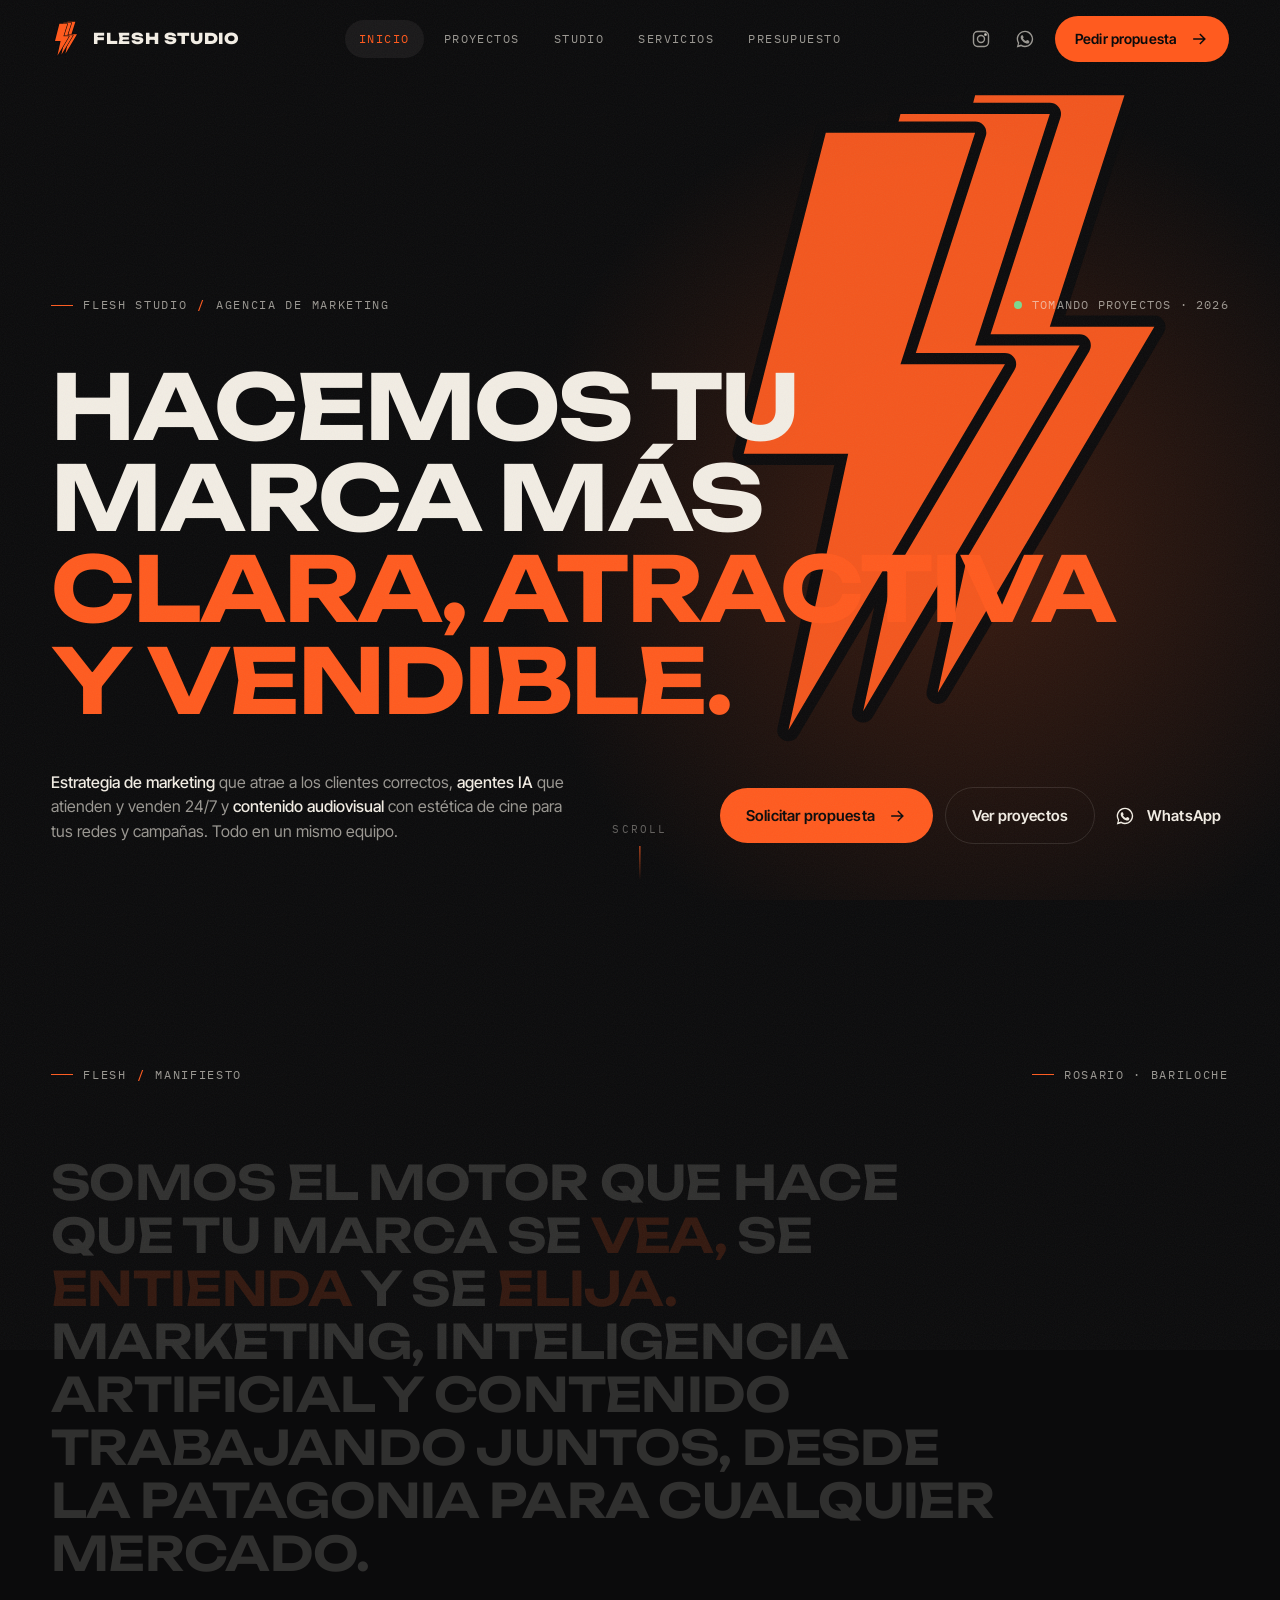
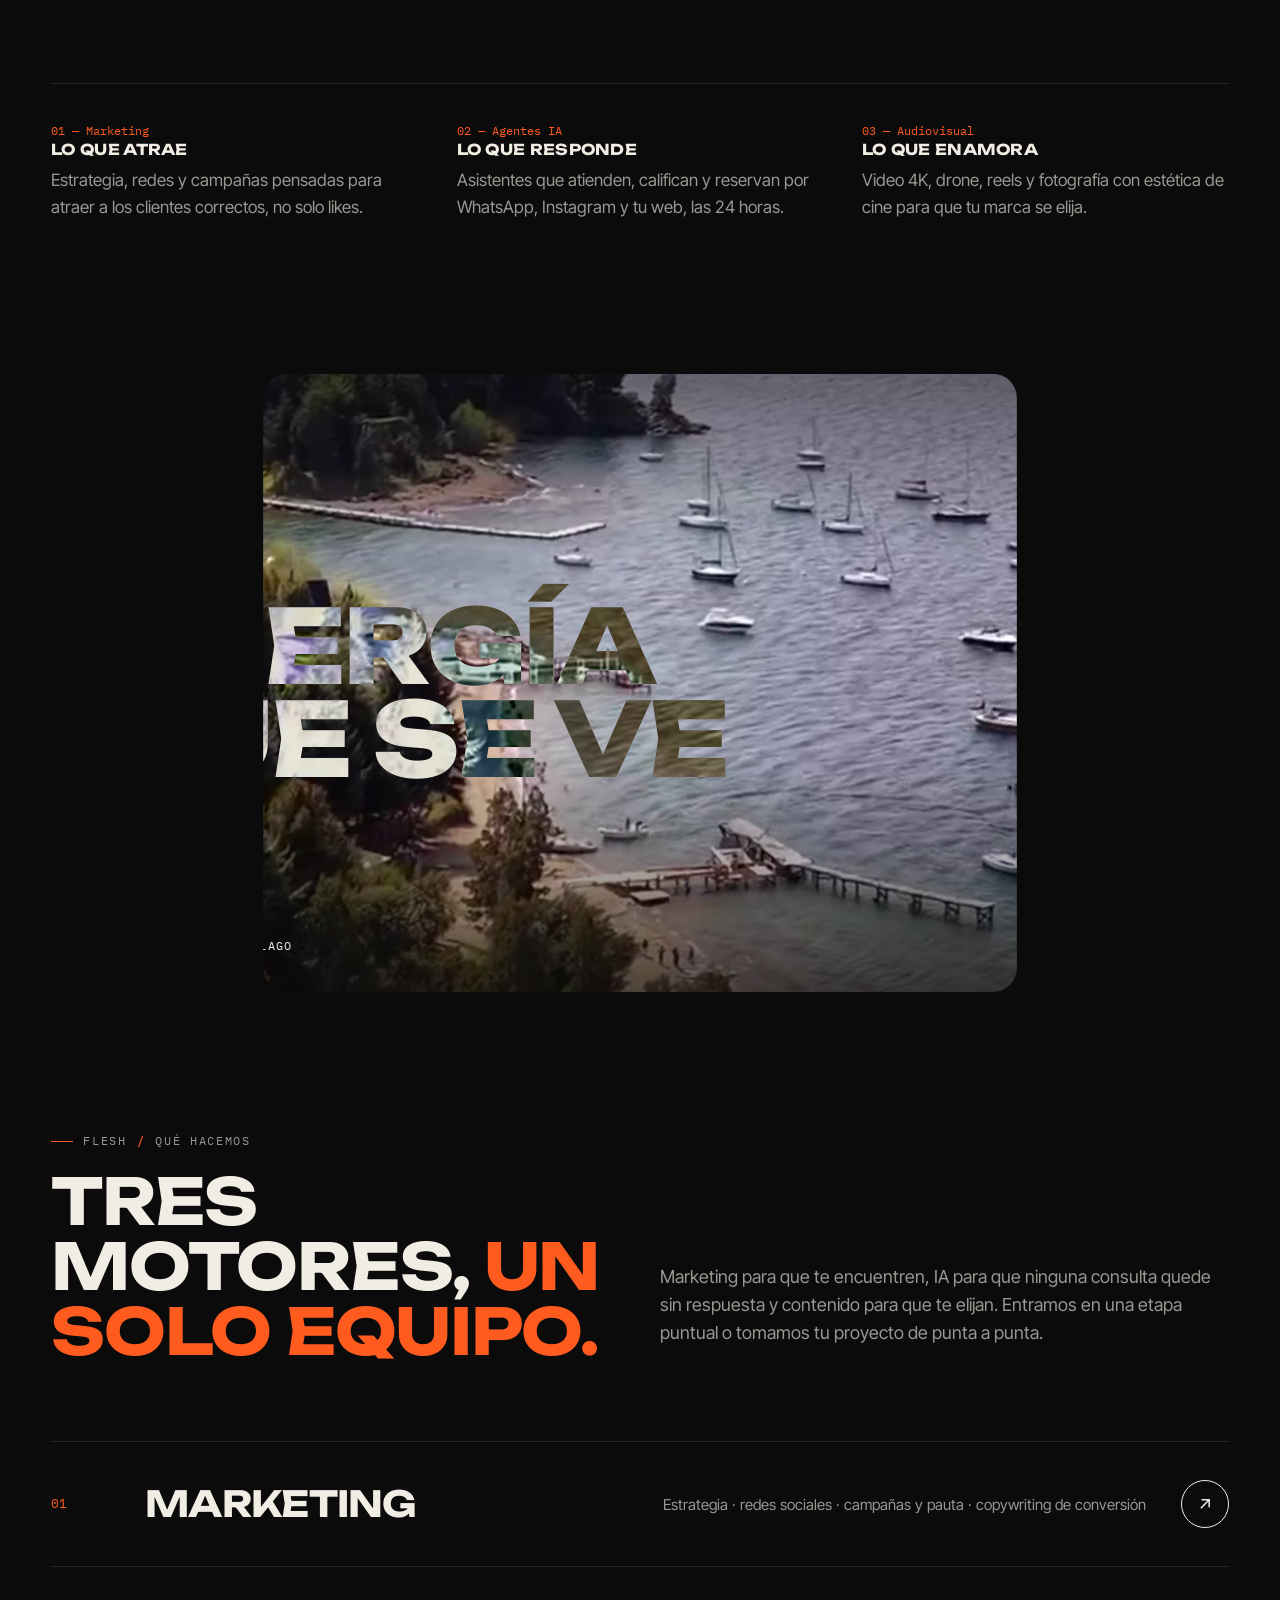
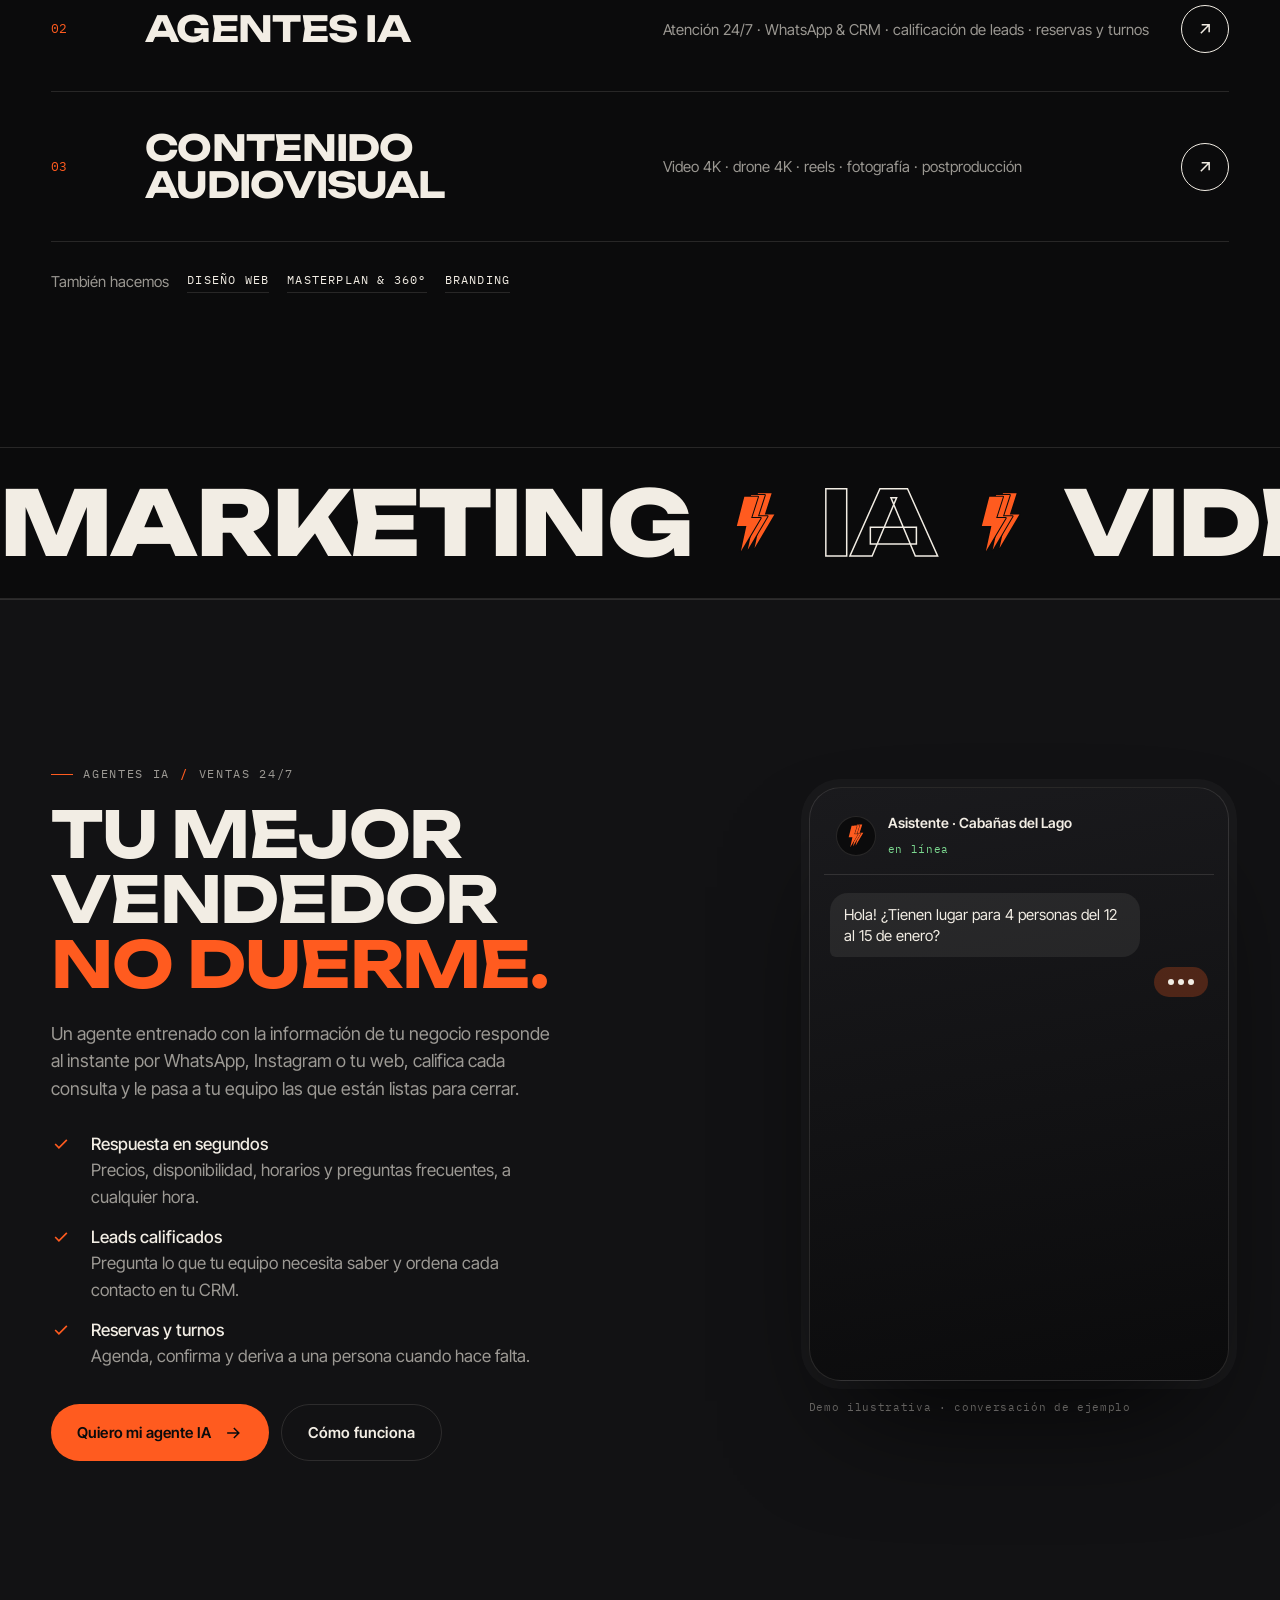
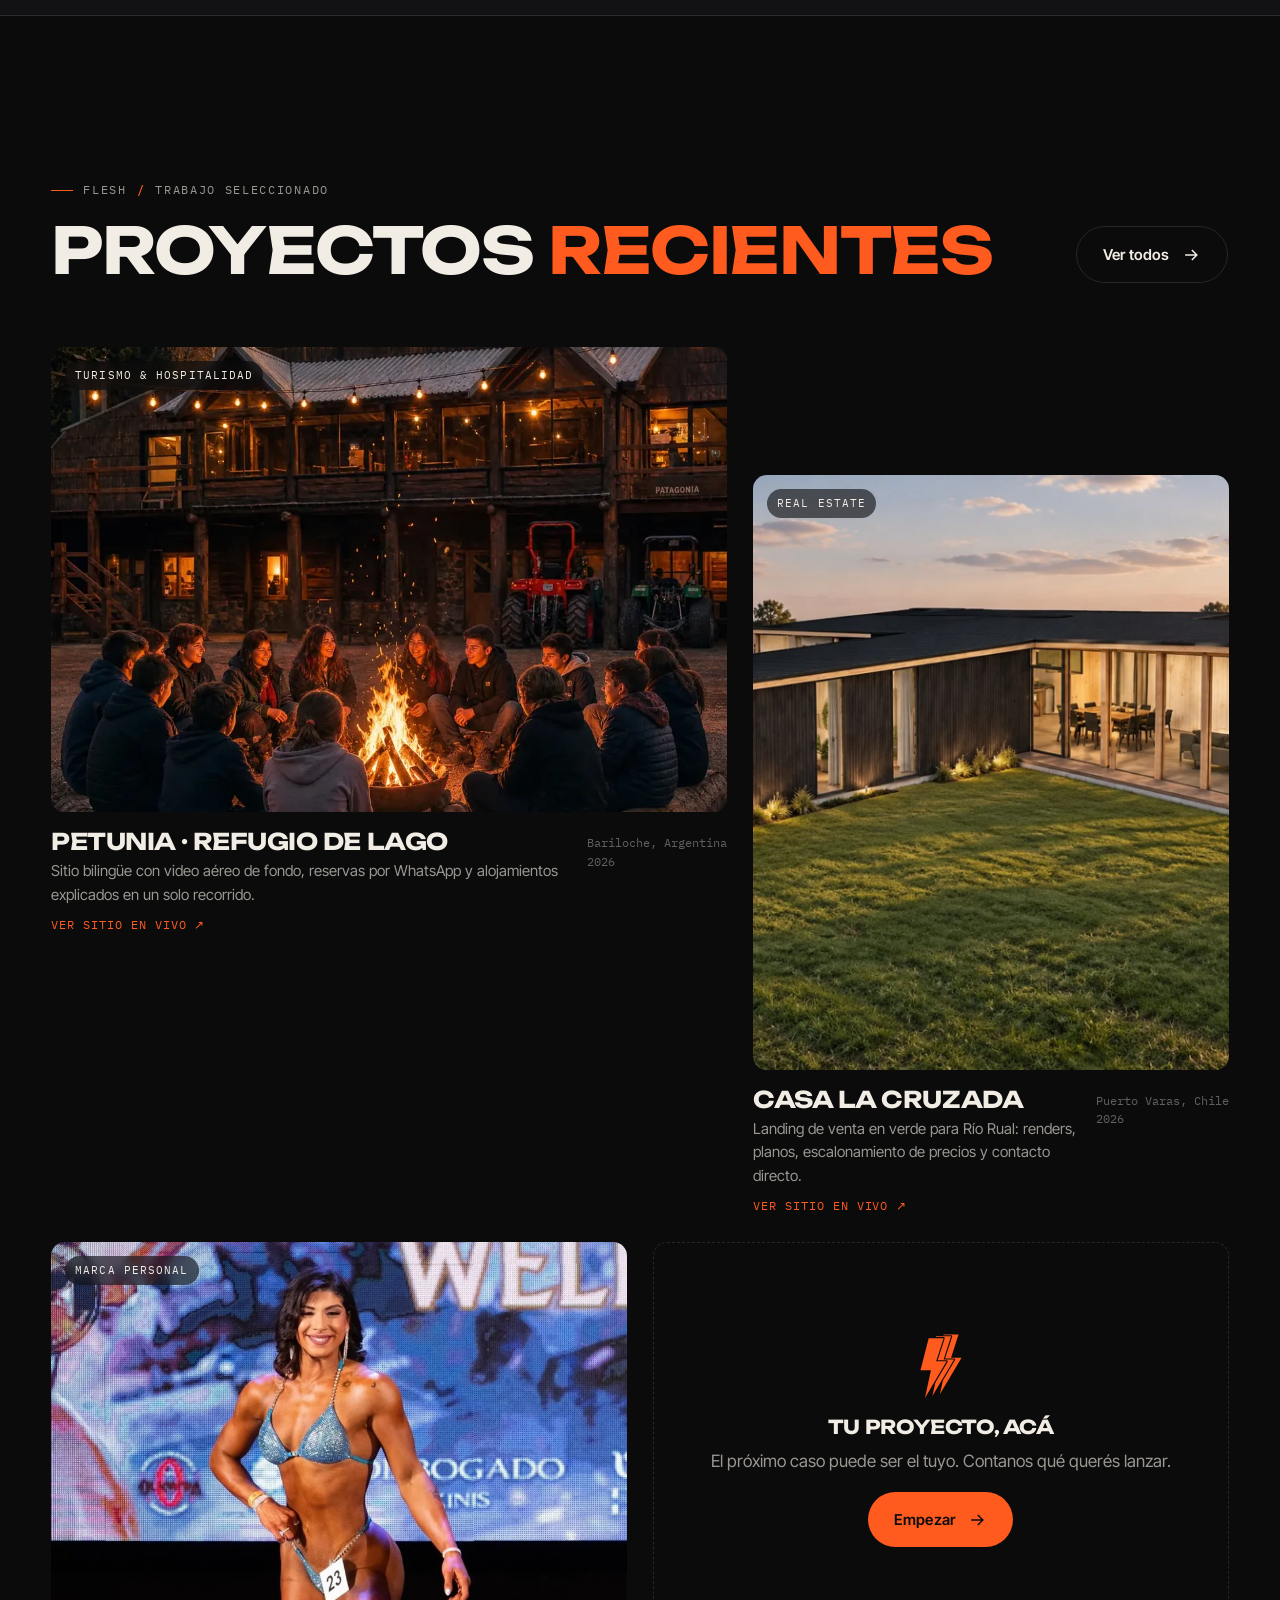
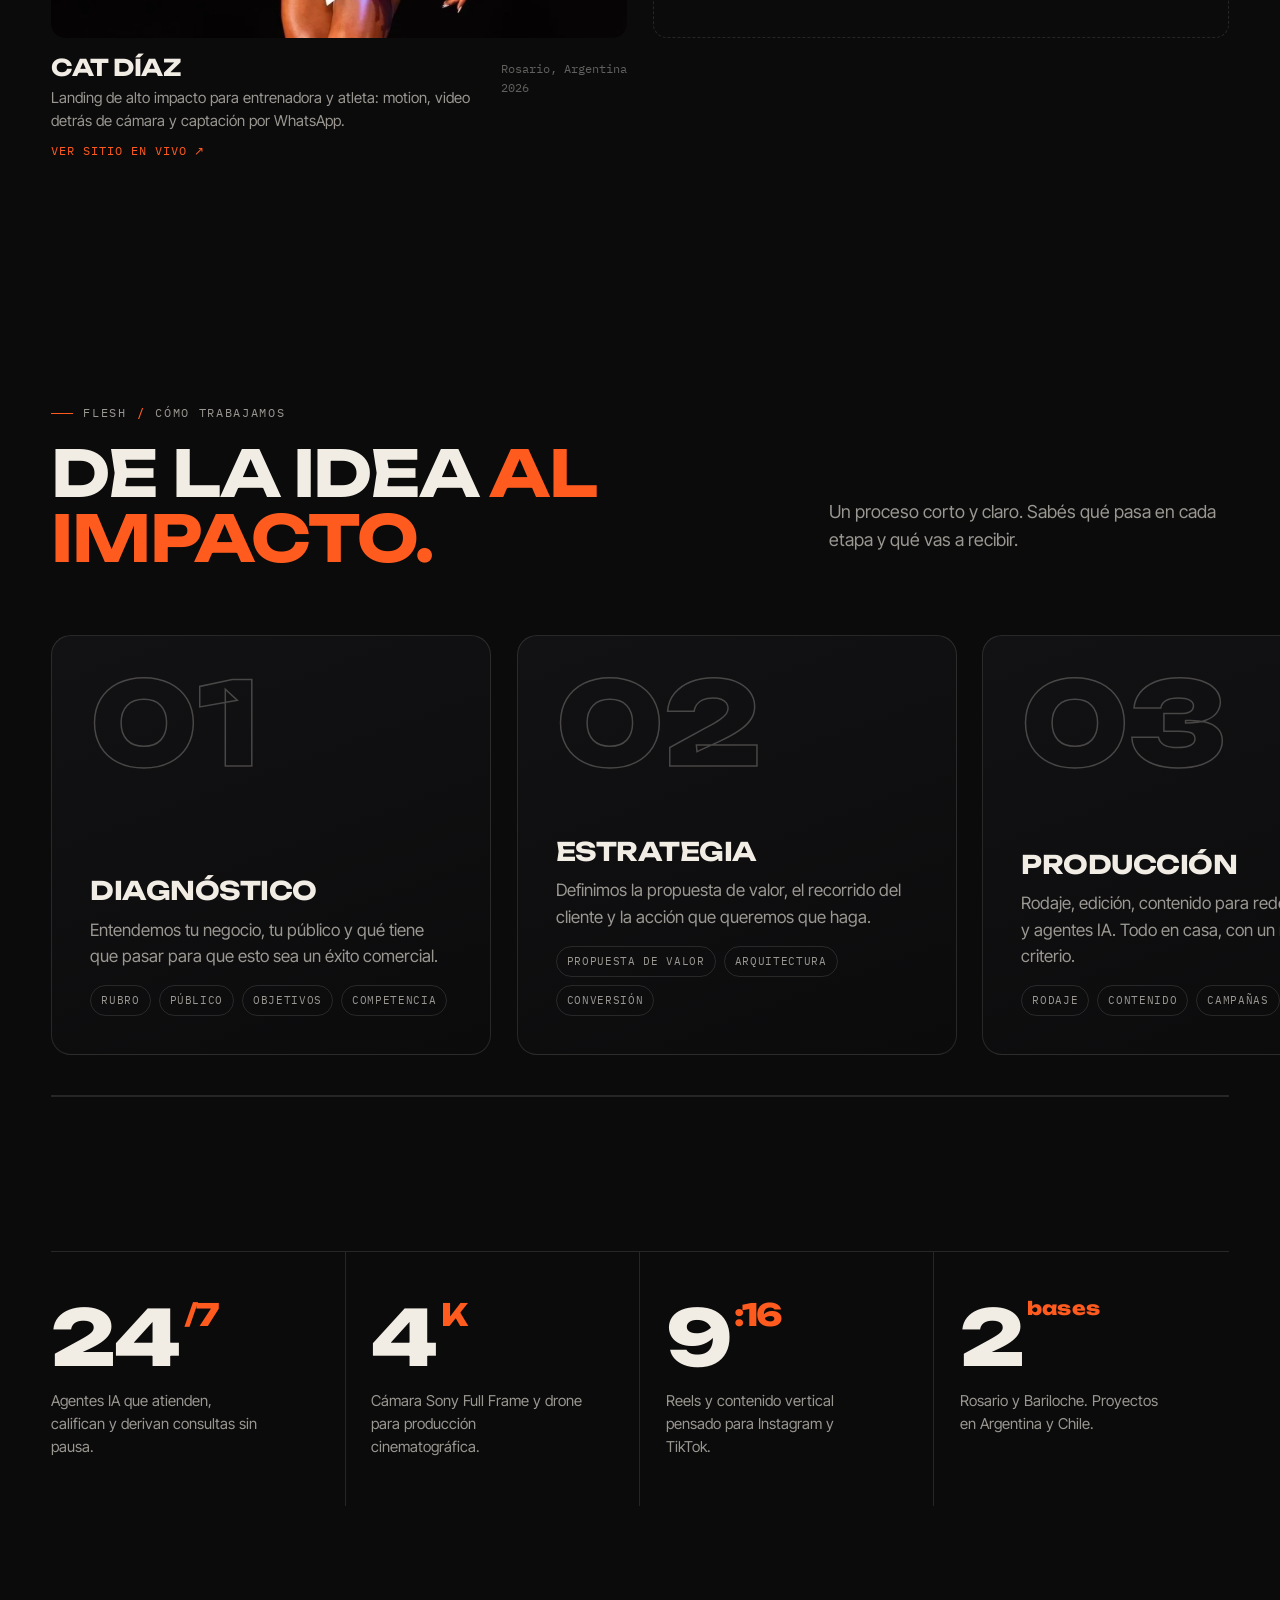
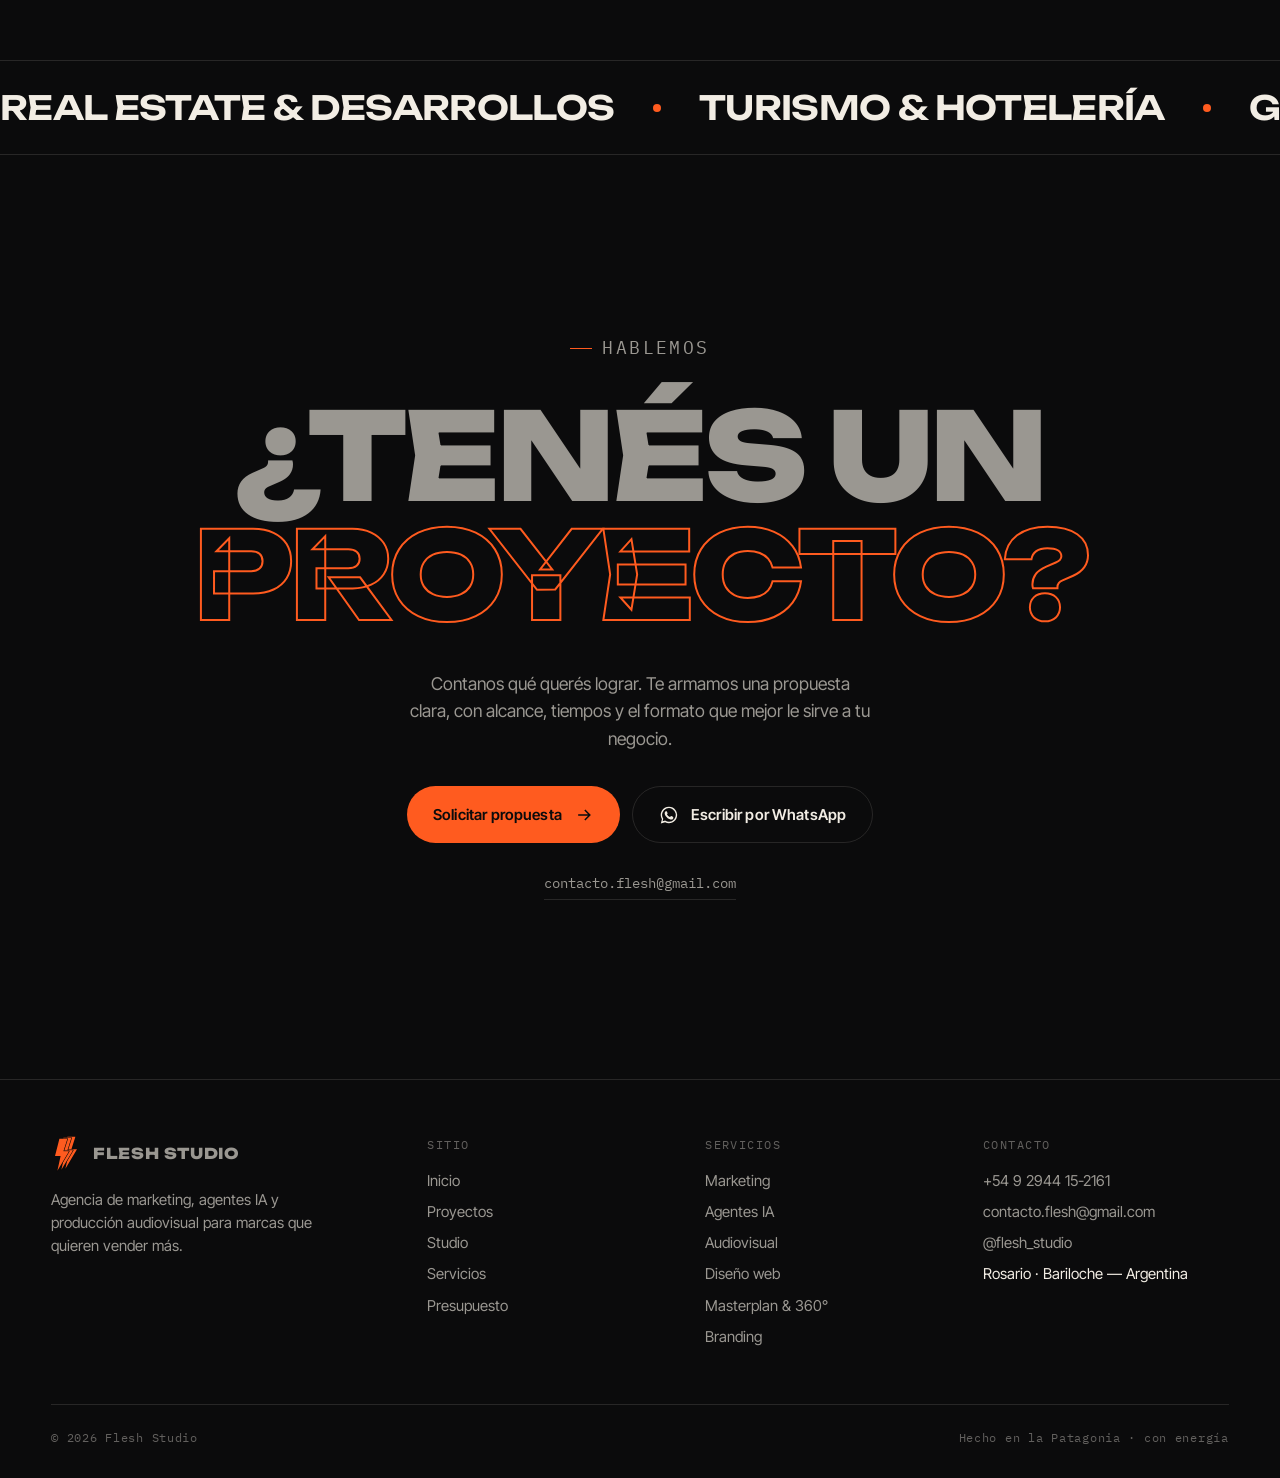
==== commit 543b9dd5: "Refoco: marketing, agentes IA y contenido audiovisual como servicios principales; demo de agente IA " ====
--- a/index.html
+++ b/index.html
@@ -3,22 +3,22 @@
 <head>
 <meta charset="utf-8">
 <meta name="viewport" content="width=device-width, initial-scale=1">
-<title>Flesh Studio — Agencia de marketing, 360°, IA y producción audiovisual</title>
-<meta name="description" content="Agencia de marketing en Bariloche y Rosario: masterplans y recorridos 360°, agentes IA, diseño web y producción audiovisual con drone para marcas que quieren vender más.">
+<title>Flesh Studio — Agencia de marketing, agentes IA y producción audiovisual</title>
+<meta name="description" content="Agencia de marketing en Bariloche y Rosario: estrategia y redes, agentes IA que atienden y venden 24/7 y contenido audiovisual con drone para marcas que quieren vender más.">
 <link rel="canonical" href="https://flesh-studio.github.io/">
 <meta name="theme-color" content="#0B0B0C">
 <meta property="og:type" content="website">
 <meta property="og:locale" content="es_AR">
 <meta property="og:site_name" content="Flesh Studio">
-<meta property="og:title" content="Flesh Studio — Agencia de marketing, 360°, IA y producción audiovisual">
-<meta property="og:description" content="Agencia de marketing en Bariloche y Rosario: masterplans y recorridos 360°, agentes IA, diseño web y producción audiovisual con drone para marcas que quieren vender más.">
+<meta property="og:title" content="Flesh Studio — Agencia de marketing, agentes IA y producción audiovisual">
+<meta property="og:description" content="Agencia de marketing en Bariloche y Rosario: estrategia y redes, agentes IA que atienden y venden 24/7 y contenido audiovisual con drone para marcas que quieren vender más.">
 <meta property="og:url" content="https://flesh-studio.github.io/">
 <meta property="og:image" content="https://flesh-studio.github.io/assets/img/og-image.jpg">
 <meta property="og:image:width" content="630">
 <meta property="og:image:height" content="630">
 <meta name="twitter:card" content="summary">
-<meta name="twitter:title" content="Flesh Studio — Agencia de marketing, 360°, IA y producción audiovisual">
-<meta name="twitter:description" content="Agencia de marketing en Bariloche y Rosario: masterplans y recorridos 360°, agentes IA, diseño web y producción audiovisual con drone para marcas que quieren vender más.">
+<meta name="twitter:title" content="Flesh Studio — Agencia de marketing, agentes IA y producción audiovisual">
+<meta name="twitter:description" content="Agencia de marketing en Bariloche y Rosario: estrategia y redes, agentes IA que atienden y venden 24/7 y contenido audiovisual con drone para marcas que quieren vender más.">
 <meta name="twitter:image" content="https://flesh-studio.github.io/assets/img/og-image.jpg">
 <link rel="icon" type="image/svg+xml" href="assets/img/favicon.svg">
 <link rel="apple-touch-icon" href="assets/img/favicon-180.png">
@@ -61,7 +61,7 @@
     </div>
     <h1 id="hero-t" class="h-xl">Hacemos tu marca más <em>clara, atractiva y vendible.</em></h1>
     <div class="hero__bottom">
-      <p class="hero__sub"><strong>Masterplans 360°</strong> para desarrollos y venta de lotes, <strong>agentes IA</strong> que atienden y venden 24/7, <strong>webs</strong> que convierten y <strong>contenido audiovisual</strong> con estética de cine. Todo en un mismo equipo.</p>
+      <p class="hero__sub"><strong>Estrategia de marketing</strong> que atrae a los clientes correctos, <strong>agentes IA</strong> que atienden y venden 24/7 y <strong>contenido audiovisual</strong> con estética de cine para tus redes y campañas. Todo en un mismo equipo.</p>
       <div class="hero__ctas">
         <a class="btn" href="presupuesto.html" data-magnetic>Solicitar propuesta <svg class="icon arr" viewBox="0 0 24 24" fill="none" stroke="currentColor" stroke-width="1.8" aria-hidden="true"><path d="M5 12h14M13 6l6 6-6 6"/></svg></a>
         <a class="btn btn--ghost" href="proyectos.html">Ver proyectos</a>
@@ -76,11 +76,11 @@
   <div class="wrap">
     <div class="manifesto__label"><p class="kicker">Flesh <b>/</b> Manifiesto</p><p class="kicker">Rosario · Bariloche</p></div>
     <h2 id="man-t" class="sr-only">Manifiesto</h2>
-    <p class="manifesto__text" data-hi="vea,entienda,elija">Somos el motor que hace que tu marca se vea, se entienda y se elija. Imagen, tecnología y estrategia trabajando juntas, desde la Patagonia para cualquier mercado.</p>
+    <p class="manifesto__text" data-hi="vea,entienda,elija">Somos el motor que hace que tu marca se vea, se entienda y se elija. Marketing, inteligencia artificial y contenido trabajando juntos, desde la Patagonia para cualquier mercado.</p>
     <div class="manifesto__grid">
-      <div data-reveal><span class="num">01 — Imagen</span><h3>Lo que se ve</h3><p>Video 4K, drone, fotografía y recorridos 360° que muestran tu propuesta mejor que cualquier folleto.</p></div>
-      <div data-reveal><span class="num">02 — Tecnología</span><h3>Lo que funciona</h3><p>Webs rápidas, masterplans interactivos y agentes IA que responden, califican y reservan sin descanso.</p></div>
-      <div data-reveal><span class="num">03 — Estrategia</span><h3>Lo que vende</h3><p>Cada pieza tiene un objetivo comercial: más consultas, más reservas, más ventas.</p></div>
+      <div data-reveal><span class="num">01 — Marketing</span><h3>Lo que atrae</h3><p>Estrategia, redes y campañas pensadas para atraer a los clientes correctos, no solo likes.</p></div>
+      <div data-reveal><span class="num">02 — Agentes IA</span><h3>Lo que responde</h3><p>Asistentes que atienden, califican y reservan por WhatsApp, Instagram y tu web, las 24 horas.</p></div>
+      <div data-reveal><span class="num">03 — Audiovisual</span><h3>Lo que enamora</h3><p>Video 4K, drone, reels y fotografía con estética de cine para que tu marca se elija.</p></div>
     </div>
   </div>
 </section>
@@ -103,42 +103,46 @@
 <section class="section" style="padding-top:0" aria-labelledby="svc-t">
   <div class="wrap">
     <div class="svc__head">
-      <div><p class="kicker">Flesh <b>/</b> Qué hacemos</p><h2 id="svc-t" class="h-lg" data-split style="margin-top:18px">Seis servicios, <em>un solo equipo.</em></h2></div>
-      <p class="lead" data-reveal>Entramos en una etapa puntual o tomamos tu proyecto de punta a punta. La ventaja: imagen, tecnología y marketing hablan el mismo idioma.</p>
-    </div>
-    <ul class="svc-list"><li class="svc-item"><a href="servicios.html#masterplan-360"><span class="n">01</span><h3>Masterplan & 360°</h3><span class="tags">Masterplans interactivos · recorridos virtuales · realidad virtual · disponibilidad en tiempo real</span><span class="go"><svg class="icon" viewBox="0 0 24 24" fill="none" stroke="currentColor" stroke-width="1.8" aria-hidden="true"><path d="M7 17 17 7M8 7h9v9"/></svg></span></a></li><li class="svc-item"><a href="servicios.html#agentes-ia"><span class="n">02</span><h3>Agentes IA</h3><span class="tags">Atención 24/7 · WhatsApp & CRM · calificación de leads · reservas y turnos</span><span class="go"><svg class="icon" viewBox="0 0 24 24" fill="none" stroke="currentColor" stroke-width="1.8" aria-hidden="true"><path d="M7 17 17 7M8 7h9v9"/></svg></span></a></li><li class="svc-item"><a href="servicios.html#diseno-web"><span class="n">03</span><h3>Diseño web</h3><span class="tags">Landing pages · sitios corporativos · tiendas online · webs para turismo</span><span class="go"><svg class="icon" viewBox="0 0 24 24" fill="none" stroke="currentColor" stroke-width="1.8" aria-hidden="true"><path d="M7 17 17 7M8 7h9v9"/></svg></span></a></li><li class="svc-item"><a href="servicios.html#audiovisual"><span class="n">04</span><h3>Audiovisual</h3><span class="tags">Video 4K · drone 4K · fotografía · reels · postproducción</span><span class="go"><svg class="icon" viewBox="0 0 24 24" fill="none" stroke="currentColor" stroke-width="1.8" aria-hidden="true"><path d="M7 17 17 7M8 7h9v9"/></svg></span></a></li><li class="svc-item"><a href="servicios.html#branding"><span class="n">05</span><h3>Branding</h3><span class="tags">Identidad visual · logo · manual de marca · piezas gráficas</span><span class="go"><svg class="icon" viewBox="0 0 24 24" fill="none" stroke="currentColor" stroke-width="1.8" aria-hidden="true"><path d="M7 17 17 7M8 7h9v9"/></svg></span></a></li><li class="svc-item"><a href="servicios.html#marketing"><span class="n">06</span><h3>Marketing</h3><span class="tags">Estrategia · redes sociales · copywriting de conversión · campañas</span><span class="go"><svg class="icon" viewBox="0 0 24 24" fill="none" stroke="currentColor" stroke-width="1.8" aria-hidden="true"><path d="M7 17 17 7M8 7h9v9"/></svg></span></a></li></ul>
-    <div class="svc-float" aria-hidden="true"><img src="assets/img/work-casa.webp" alt="" loading="lazy"><img src="assets/img/reel-poster.jpg" alt="" loading="lazy"><img src="assets/img/work-catalina.webp" alt="" loading="lazy"><img src="assets/img/work-petunia-2.webp" alt="" loading="lazy"><img src="assets/img/work-casa-2.webp" alt="" loading="lazy"><img src="assets/img/work-petunia.webp" alt="" loading="lazy"></div>
-  </div>
-</section>
-
-<div class="marquee" data-speed="30" role="img" aria-label="IA, 360°, Web, Video, Drone, Branding"><div class="marquee__track" aria-hidden="true"><div class="marquee__item"><span>IA</span><svg class="bolt " viewBox="-4 -4 150 180" aria-hidden="true"><path transform="translate(40 0)" d="M38 0H78L58 62H86L28 160L44 86H16Z"/><path transform="translate(20 5)" d="M38 0H78L58 62H86L28 160L44 86H16Z"/><path transform="translate(0 10)" d="M38 0H78L58 62H86L28 160L44 86H16Z"/></svg><span class="o">360°</span><svg class="bolt " viewBox="-4 -4 150 180" aria-hidden="true"><path transform="translate(40 0)" d="M38 0H78L58 62H86L28 160L44 86H16Z"/><path transform="translate(20 5)" d="M38 0H78L58 62H86L28 160L44 86H16Z"/><path transform="translate(0 10)" d="M38 0H78L58 62H86L28 160L44 86H16Z"/></svg><span>Web</span><svg class="bolt " viewBox="-4 -4 150 180" aria-hidden="true"><path transform="translate(40 0)" d="M38 0H78L58 62H86L28 160L44 86H16Z"/><path transform="translate(20 5)" d="M38 0H78L58 62H86L28 160L44 86H16Z"/><path transform="translate(0 10)" d="M38 0H78L58 62H86L28 160L44 86H16Z"/></svg><span class="o">Video</span><svg class="bolt " viewBox="-4 -4 150 180" aria-hidden="true"><path transform="translate(40 0)" d="M38 0H78L58 62H86L28 160L44 86H16Z"/><path transform="translate(20 5)" d="M38 0H78L58 62H86L28 160L44 86H16Z"/><path transform="translate(0 10)" d="M38 0H78L58 62H86L28 160L44 86H16Z"/></svg><span>Drone</span><svg class="bolt " viewBox="-4 -4 150 180" aria-hidden="true"><path transform="translate(40 0)" d="M38 0H78L58 62H86L28 160L44 86H16Z"/><path transform="translate(20 5)" d="M38 0H78L58 62H86L28 160L44 86H16Z"/><path transform="translate(0 10)" d="M38 0H78L58 62H86L28 160L44 86H16Z"/></svg><span class="o">Branding</span><svg class="bolt " viewBox="-4 -4 150 180" aria-hidden="true"><path transform="translate(40 0)" d="M38 0H78L58 62H86L28 160L44 86H16Z"/><path transform="translate(20 5)" d="M38 0H78L58 62H86L28 160L44 86H16Z"/><path transform="translate(0 10)" d="M38 0H78L58 62H86L28 160L44 86H16Z"/></svg></div><div class="marquee__item" aria-hidden="true"><span>IA</span><svg class="bolt " viewBox="-4 -4 150 180" aria-hidden="true"><path transform="translate(40 0)" d="M38 0H78L58 62H86L28 160L44 86H16Z"/><path transform="translate(20 5)" d="M38 0H78L58 62H86L28 160L44 86H16Z"/><path transform="translate(0 10)" d="M38 0H78L58 62H86L28 160L44 86H16Z"/></svg><span class="o">360°</span><svg class="bolt " viewBox="-4 -4 150 180" aria-hidden="true"><path transform="translate(40 0)" d="M38 0H78L58 62H86L28 160L44 86H16Z"/><path transform="translate(20 5)" d="M38 0H78L58 62H86L28 160L44 86H16Z"/><path transform="translate(0 10)" d="M38 0H78L58 62H86L28 160L44 86H16Z"/></svg><span>Web</span><svg class="bolt " viewBox="-4 -4 150 180" aria-hidden="true"><path transform="translate(40 0)" d="M38 0H78L58 62H86L28 160L44 86H16Z"/><path transform="translate(20 5)" d="M38 0H78L58 62H86L28 160L44 86H16Z"/><path transform="translate(0 10)" d="M38 0H78L58 62H86L28 160L44 86H16Z"/></svg><span class="o">Video</span><svg class="bolt " viewBox="-4 -4 150 180" aria-hidden="true"><path transform="translate(40 0)" d="M38 0H78L58 62H86L28 160L44 86H16Z"/><path transform="translate(20 5)" d="M38 0H78L58 62H86L28 160L44 86H16Z"/><path transform="translate(0 10)" d="M38 0H78L58 62H86L28 160L44 86H16Z"/></svg><span>Drone</span><svg class="bolt " viewBox="-4 -4 150 180" aria-hidden="true"><path transform="translate(40 0)" d="M38 0H78L58 62H86L28 160L44 86H16Z"/><path transform="translate(20 5)" d="M38 0H78L58 62H86L28 160L44 86H16Z"/><path transform="translate(0 10)" d="M38 0H78L58 62H86L28 160L44 86H16Z"/></svg><span class="o">Branding</span><svg class="bolt " viewBox="-4 -4 150 180" aria-hidden="true"><path transform="translate(40 0)" d="M38 0H78L58 62H86L28 160L44 86H16Z"/><path transform="translate(20 5)" d="M38 0H78L58 62H86L28 160L44 86H16Z"/><path transform="translate(0 10)" d="M38 0H78L58 62H86L28 160L44 86H16Z"/></svg></div></div></div>
-
-<section class="section mp" aria-labelledby="mp-t">
+      <div><p class="kicker">Flesh <b>/</b> Qué hacemos</p><h2 id="svc-t" class="h-lg" data-split style="margin-top:18px">Tres motores, <em>un solo equipo.</em></h2></div>
+      <p class="lead" data-reveal>Marketing para que te encuentren, IA para que ninguna consulta quede sin respuesta y contenido para que te elijan. Entramos en una etapa puntual o tomamos tu proyecto de punta a punta.</p>
+    </div>
+    <ul class="svc-list"><li class="svc-item"><a href="servicios.html#marketing"><span class="n">01</span><h3>Marketing</h3><span class="tags">Estrategia · redes sociales · campañas y pauta · copywriting de conversión</span><span class="go"><svg class="icon" viewBox="0 0 24 24" fill="none" stroke="currentColor" stroke-width="1.8" aria-hidden="true"><path d="M7 17 17 7M8 7h9v9"/></svg></span></a></li><li class="svc-item"><a href="servicios.html#agentes-ia"><span class="n">02</span><h3>Agentes IA</h3><span class="tags">Atención 24/7 · WhatsApp & CRM · calificación de leads · reservas y turnos</span><span class="go"><svg class="icon" viewBox="0 0 24 24" fill="none" stroke="currentColor" stroke-width="1.8" aria-hidden="true"><path d="M7 17 17 7M8 7h9v9"/></svg></span></a></li><li class="svc-item"><a href="servicios.html#audiovisual"><span class="n">03</span><h3>Contenido audiovisual</h3><span class="tags">Video 4K · drone 4K · reels · fotografía · postproducción</span><span class="go"><svg class="icon" viewBox="0 0 24 24" fill="none" stroke="currentColor" stroke-width="1.8" aria-hidden="true"><path d="M7 17 17 7M8 7h9v9"/></svg></span></a></li></ul>
+    <p class="svc-more" data-reveal><span>También hacemos</span><a href="servicios.html#diseno-web">Diseño web</a> <a href="servicios.html#masterplan-360">Masterplan & 360°</a> <a href="servicios.html#branding">Branding</a></p>
+    <div class="svc-float" aria-hidden="true"><img src="assets/img/work-petunia.webp" alt="" loading="lazy"><img src="assets/img/reel-poster.jpg" alt="" loading="lazy"><img src="assets/img/work-petunia-2.webp" alt="" loading="lazy"></div>
+  </div>
+</section>
+
+<div class="marquee" data-speed="30" role="img" aria-label="Marketing, IA, Video, Reels, Drone, Contenido"><div class="marquee__track" aria-hidden="true"><div class="marquee__item"><span>Marketing</span><svg class="bolt " viewBox="-4 -4 150 180" aria-hidden="true"><path transform="translate(40 0)" d="M38 0H78L58 62H86L28 160L44 86H16Z"/><path transform="translate(20 5)" d="M38 0H78L58 62H86L28 160L44 86H16Z"/><path transform="translate(0 10)" d="M38 0H78L58 62H86L28 160L44 86H16Z"/></svg><span class="o">IA</span><svg class="bolt " viewBox="-4 -4 150 180" aria-hidden="true"><path transform="translate(40 0)" d="M38 0H78L58 62H86L28 160L44 86H16Z"/><path transform="translate(20 5)" d="M38 0H78L58 62H86L28 160L44 86H16Z"/><path transform="translate(0 10)" d="M38 0H78L58 62H86L28 160L44 86H16Z"/></svg><span>Video</span><svg class="bolt " viewBox="-4 -4 150 180" aria-hidden="true"><path transform="translate(40 0)" d="M38 0H78L58 62H86L28 160L44 86H16Z"/><path transform="translate(20 5)" d="M38 0H78L58 62H86L28 160L44 86H16Z"/><path transform="translate(0 10)" d="M38 0H78L58 62H86L28 160L44 86H16Z"/></svg><span class="o">Reels</span><svg class="bolt " viewBox="-4 -4 150 180" aria-hidden="true"><path transform="translate(40 0)" d="M38 0H78L58 62H86L28 160L44 86H16Z"/><path transform="translate(20 5)" d="M38 0H78L58 62H86L28 160L44 86H16Z"/><path transform="translate(0 10)" d="M38 0H78L58 62H86L28 160L44 86H16Z"/></svg><span>Drone</span><svg class="bolt " viewBox="-4 -4 150 180" aria-hidden="true"><path transform="translate(40 0)" d="M38 0H78L58 62H86L28 160L44 86H16Z"/><path transform="translate(20 5)" d="M38 0H78L58 62H86L28 160L44 86H16Z"/><path transform="translate(0 10)" d="M38 0H78L58 62H86L28 160L44 86H16Z"/></svg><span class="o">Contenido</span><svg class="bolt " viewBox="-4 -4 150 180" aria-hidden="true"><path transform="translate(40 0)" d="M38 0H78L58 62H86L28 160L44 86H16Z"/><path transform="translate(20 5)" d="M38 0H78L58 62H86L28 160L44 86H16Z"/><path transform="translate(0 10)" d="M38 0H78L58 62H86L28 160L44 86H16Z"/></svg></div><div class="marquee__item" aria-hidden="true"><span>Marketing</span><svg class="bolt " viewBox="-4 -4 150 180" aria-hidden="true"><path transform="translate(40 0)" d="M38 0H78L58 62H86L28 160L44 86H16Z"/><path transform="translate(20 5)" d="M38 0H78L58 62H86L28 160L44 86H16Z"/><path transform="translate(0 10)" d="M38 0H78L58 62H86L28 160L44 86H16Z"/></svg><span class="o">IA</span><svg class="bolt " viewBox="-4 -4 150 180" aria-hidden="true"><path transform="translate(40 0)" d="M38 0H78L58 62H86L28 160L44 86H16Z"/><path transform="translate(20 5)" d="M38 0H78L58 62H86L28 160L44 86H16Z"/><path transform="translate(0 10)" d="M38 0H78L58 62H86L28 160L44 86H16Z"/></svg><span>Video</span><svg class="bolt " viewBox="-4 -4 150 180" aria-hidden="true"><path transform="translate(40 0)" d="M38 0H78L58 62H86L28 160L44 86H16Z"/><path transform="translate(20 5)" d="M38 0H78L58 62H86L28 160L44 86H16Z"/><path transform="translate(0 10)" d="M38 0H78L58 62H86L28 160L44 86H16Z"/></svg><span class="o">Reels</span><svg class="bolt " viewBox="-4 -4 150 180" aria-hidden="true"><path transform="translate(40 0)" d="M38 0H78L58 62H86L28 160L44 86H16Z"/><path transform="translate(20 5)" d="M38 0H78L58 62H86L28 160L44 86H16Z"/><path transform="translate(0 10)" d="M38 0H78L58 62H86L28 160L44 86H16Z"/></svg><span>Drone</span><svg class="bolt " viewBox="-4 -4 150 180" aria-hidden="true"><path transform="translate(40 0)" d="M38 0H78L58 62H86L28 160L44 86H16Z"/><path transform="translate(20 5)" d="M38 0H78L58 62H86L28 160L44 86H16Z"/><path transform="translate(0 10)" d="M38 0H78L58 62H86L28 160L44 86H16Z"/></svg><span class="o">Contenido</span><svg class="bolt " viewBox="-4 -4 150 180" aria-hidden="true"><path transform="translate(40 0)" d="M38 0H78L58 62H86L28 160L44 86H16Z"/><path transform="translate(20 5)" d="M38 0H78L58 62H86L28 160L44 86H16Z"/><path transform="translate(0 10)" d="M38 0H78L58 62H86L28 160L44 86H16Z"/></svg></div></div></div>
+
+<section class="section mp ai" aria-labelledby="ai-t">
   <div class="wrap mp__grid">
     <div class="mp__copy">
-      <p class="kicker">Real estate <b>/</b> Masterplan 360°</p>
-      <h2 id="mp-t" class="h-lg" data-split style="margin-top:18px">Tu desarrollo, <em>en vivo.</em></h2>
-      <p class="lead" style="margin-top:22px" data-reveal>Convertimos loteos, barrios y proyectos inmobiliarios en una experiencia que el comprador recorre solo, desde cualquier dispositivo.</p>
+      <p class="kicker">Agentes IA <b>/</b> Ventas 24/7</p>
+      <h2 id="ai-t" class="h-lg" data-split style="margin-top:18px">Tu mejor vendedor <em>no duerme.</em></h2>
+      <p class="lead" style="margin-top:22px" data-reveal>Un agente entrenado con la información de tu negocio responde al instante por WhatsApp, Instagram o tu web, califica cada consulta y le pasa a tu equipo las que están listas para cerrar.</p>
       <ul data-reveal>
-        <li><svg class="icon" viewBox="0 0 24 24" fill="none" stroke="currentColor" stroke-width="2" aria-hidden="true"><path d="m5 12 4.5 4.5L19 7"/></svg><span><strong>Recorrido inmersivo</strong>Lotes, amenities y entorno en 360°, con drone y realidad virtual.</span></li>
-        <li><svg class="icon" viewBox="0 0 24 24" fill="none" stroke="currentColor" stroke-width="2" aria-hidden="true"><path d="m5 12 4.5 4.5L19 7"/></svg><span><strong>Disponibilidad en tiempo real</strong>Estados y precios conectados a tu sistema de ventas o CRM.</span></li>
-        <li><svg class="icon" viewBox="0 0 24 24" fill="none" stroke="currentColor" stroke-width="2" aria-hidden="true"><path d="m5 12 4.5 4.5L19 7"/></svg><span><strong>Venta autónoma</strong>Filtros, fichas técnicas y consulta directa sin intermediarios.</span></li>
+        <li><svg class="icon" viewBox="0 0 24 24" fill="none" stroke="currentColor" stroke-width="2" aria-hidden="true"><path d="m5 12 4.5 4.5L19 7"/></svg><span><strong>Respuesta en segundos</strong>Precios, disponibilidad, horarios y preguntas frecuentes, a cualquier hora.</span></li>
+        <li><svg class="icon" viewBox="0 0 24 24" fill="none" stroke="currentColor" stroke-width="2" aria-hidden="true"><path d="m5 12 4.5 4.5L19 7"/></svg><span><strong>Leads calificados</strong>Pregunta lo que tu equipo necesita saber y ordena cada contacto en tu CRM.</span></li>
+        <li><svg class="icon" viewBox="0 0 24 24" fill="none" stroke="currentColor" stroke-width="2" aria-hidden="true"><path d="m5 12 4.5 4.5L19 7"/></svg><span><strong>Reservas y turnos</strong>Agenda, confirma y deriva a una persona cuando hace falta.</span></li>
       </ul>
       <div class="mp__ctas" data-reveal>
-        <a class="btn" href="presupuesto.html?servicio=masterplan" data-magnetic>Quiero mi masterplan <svg class="icon arr" viewBox="0 0 24 24" fill="none" stroke="currentColor" stroke-width="1.8" aria-hidden="true"><path d="M5 12h14M13 6l6 6-6 6"/></svg></a>
-        <a class="btn btn--ghost" href="servicios.html#masterplan-360">Cómo funciona</a>
-      </div>
-    </div>
-    <div class="mp__stage" aria-label="Demo interactiva de masterplan: elegí un lote">
-      <div class="mp__legend" aria-hidden="true"><span><i style="background:var(--ok)"></i>Disponible</span><span><i style="background:var(--warn)"></i>Reservado</span><span><i style="background:rgba(242,237,228,.3)"></i>Vendido</span></div>
-      <div class="plan-wrap"><div class="plan"><div class="plan__road" aria-hidden="true"></div><div class="plan__lots"><button type="button" class="lot" data-s="disponible" data-m2="800" data-o="Noreste" aria-pressed="false" aria-label="Lote 1, disponible">01</button><button type="button" class="lot" data-s="reservado" data-m2="1.000" data-o="Noroeste" aria-pressed="false" aria-label="Lote 2, reservado">02</button><button type="button" class="lot" data-s="vendido" data-m2="1.200" data-o="Norte" aria-pressed="false" aria-label="Lote 3, vendido">03</button><button type="button" class="lot" data-s="reservado" data-m2="1.400" data-o="Noroeste" aria-pressed="false" aria-label="Lote 4, reservado">04</button><button type="button" class="lot" data-s="disponible" data-m2="700" data-o="Noroeste" aria-pressed="false" aria-label="Lote 5, disponible">05</button><button type="button" class="lot" data-s="reservado" data-m2="900" data-o="Este" aria-pressed="false" aria-label="Lote 6, reservado">06</button><button type="button" class="lot" data-s="vendido" data-m2="1.100" data-o="Norte" aria-pressed="false" aria-label="Lote 7, vendido">07</button><button type="button" class="lot" data-s="vendido" data-m2="1.300" data-o="Noreste" aria-pressed="false" aria-label="Lote 8, vendido">08</button><button type="button" class="lot" data-s="disponible" data-m2="600" data-o="Norte" aria-pressed="false" aria-label="Lote 9, disponible">09</button><button type="button" class="lot" data-s="vendido" data-m2="800" data-o="Noroeste" aria-pressed="false" aria-label="Lote 10, vendido">10</button><button type="button" class="lot" data-s="disponible" data-m2="1.000" data-o="Noreste" aria-pressed="false" aria-label="Lote 11, disponible">11</button><button type="button" class="lot" data-s="reservado" data-m2="1.200" data-o="Oeste" aria-pressed="false" aria-label="Lote 12, reservado">12</button><span class="plan__gap" aria-hidden="true"></span><button type="button" class="lot" data-s="disponible" data-m2="1.400" data-o="Este" aria-pressed="false" aria-label="Lote 13, disponible">13</button><button type="button" class="lot" data-s="disponible" data-m2="700" data-o="Noreste" aria-pressed="false" aria-label="Lote 14, disponible">14</button><button type="button" class="lot" data-s="disponible" data-m2="900" data-o="Noroeste" aria-pressed="false" aria-label="Lote 15, disponible">15</button><button type="button" class="lot" data-s="disponible" data-m2="1.100" data-o="Norte" aria-pressed="false" aria-label="Lote 16, disponible">16</button><button type="button" class="lot" data-s="disponible" data-m2="1.300" data-o="Noroeste" aria-pressed="false" aria-label="Lote 17, disponible">17</button><button type="button" class="lot" data-s="reservado" data-m2="600" data-o="Oeste" aria-pressed="false" aria-label="Lote 18, reservado">18</button><button type="button" class="lot" data-s="disponible" data-m2="800" data-o="Noroeste" aria-pressed="false" aria-label="Lote 19, disponible">19</button><button type="button" class="lot" data-s="disponible" data-m2="1.000" data-o="Noreste" aria-pressed="false" aria-label="Lote 20, disponible">20</button><button type="button" class="lot" data-s="vendido" data-m2="1.200" data-o="Norte" aria-pressed="false" aria-label="Lote 21, vendido">21</button><button type="button" class="lot" data-s="disponible" data-m2="1.400" data-o="Noroeste" aria-pressed="false" aria-label="Lote 22, disponible">22</button><button type="button" class="lot" data-s="disponible" data-m2="700" data-o="Noroeste" aria-pressed="false" aria-label="Lote 23, disponible">23</button><button type="button" class="lot" data-s="disponible" data-m2="900" data-o="Noreste" aria-pressed="false" aria-label="Lote 24, disponible">24</button></div><span class="plan__pin" aria-hidden="true"></span></div></div>
-      <div class="mp__card" aria-live="polite">
-        <h4 data-f="lote">Elegí un lote</h4>
-        <div class="row"><span>Superficie</span><b data-f="m2">—</b></div>
-        <div class="row"><span>Orientación</span><b data-f="orient">—</b></div>
-        <div class="row"><span>Estado</span><span class="badge" data-f="estado">—</span></div>
-        <p class="demo-note">Demo ilustrativa · datos de ejemplo</p>
-      </div>
+        <a class="btn" href="presupuesto.html?servicio=ia" data-magnetic>Quiero mi agente IA <svg class="icon arr" viewBox="0 0 24 24" fill="none" stroke="currentColor" stroke-width="1.8" aria-hidden="true"><path d="M5 12h14M13 6l6 6-6 6"/></svg></a>
+        <a class="btn btn--ghost" href="servicios.html#agentes-ia">Cómo funciona</a>
+      </div>
+    </div>
+    <div class="chat" aria-label="Demo de conversación con un agente IA">
+      <div class="chat__phone">
+        <div class="chat__bar"><span class="chat__avatar"><svg class="bolt " viewBox="-4 -4 150 180" aria-hidden="true"><path transform="translate(40 0)" d="M38 0H78L58 62H86L28 160L44 86H16Z"/><path transform="translate(20 5)" d="M38 0H78L58 62H86L28 160L44 86H16Z"/><path transform="translate(0 10)" d="M38 0H78L58 62H86L28 160L44 86H16Z"/></svg></span><div><b>Asistente · Cabañas del Lago</b><small>en línea</small></div></div>
+        <div class="chat__body">
+          <p class="msg in">Hola! ¿Tienen lugar para 4 personas del 12 al 15 de enero?</p>
+          <p class="msg out">¡Hola! Sí, para esas fechas está libre la Cabaña Bosque, con vista al lago y parrilla. Son 3 noches para 4 personas.</p>
+          <p class="msg in">¿Aceptan mascotas?</p>
+          <p class="msg out">Sí, mascotas pequeñas sin costo extra. ¿Querés que te la reserve y te mande el link para pagar la seña?</p>
+          <p class="msg in">Dale, reservá!</p>
+          <p class="msg out sys">✓ Reserva pre-confirmada · lead enviado al equipo</p>
+        </div>
+      </div>
+      <p class="demo-note">Demo ilustrativa · conversación de ejemplo</p>
     </div>
   </div>
 </section>
@@ -210,7 +214,7 @@
     <div><p class="kicker">Flesh <b>/</b> Cómo trabajamos</p><h2 id="pr-t" class="h-lg" data-split style="margin-top:18px">De la idea <em>al impacto.</em></h2></div>
     <p class="lead" style="max-width:40ch" data-reveal>Un proceso corto y claro. Sabés qué pasa en cada etapa y qué vas a recibir.</p>
   </div>
-  <div class="process__pin"><div class="process__track"><article class="step"><span class="step__n" aria-hidden="true">01</span><div><h3>Diagnóstico</h3><p>Entendemos tu negocio, tu público y qué tiene que pasar para que esto sea un éxito comercial.</p><ul><li>Rubro</li><li>Público</li><li>Objetivos</li><li>Competencia</li></ul></div></article><article class="step"><span class="step__n" aria-hidden="true">02</span><div><h3>Estrategia</h3><p>Definimos la propuesta de valor, el recorrido del cliente y la acción que queremos que haga.</p><ul><li>Propuesta de valor</li><li>Arquitectura</li><li>Conversión</li></ul></div></article><article class="step"><span class="step__n" aria-hidden="true">03</span><div><h3>Producción</h3><p>Diseño, foto, video, drone, 360°, desarrollo y agentes IA. Todo en casa, con un mismo criterio.</p><ul><li>Diseño</li><li>Rodaje</li><li>Desarrollo</li><li>IA</li></ul></div></article><article class="step"><span class="step__n" aria-hidden="true">04</span><div><h3>Lanzamiento</h3><p>Publicamos, medimos y optimizamos. SEO, analytics y automatizaciones para que siga rindiendo.</p><ul><li>SEO</li><li>Analytics</li><li>Automatización</li></ul></div></article><article class="step" style="background:var(--orange);color:var(--ink);border-color:var(--orange)"><span class="step__n" style="-webkit-text-stroke-color:var(--ink)" aria-hidden="true">→</span><div><h3>¿Arrancamos?</h3><p style="color:rgba(11,11,12,.75)">Primera reunión sin costo para entender tu proyecto y proponerte el camino más directo.</p><a class="btn" style="--bg:var(--ink);--fg:var(--bone);margin-top:22px" href="presupuesto.html">Solicitar propuesta <svg class="icon arr" viewBox="0 0 24 24" fill="none" stroke="currentColor" stroke-width="1.8" aria-hidden="true"><path d="M5 12h14M13 6l6 6-6 6"/></svg></a></div></article></div></div>
+  <div class="process__pin"><div class="process__track"><article class="step"><span class="step__n" aria-hidden="true">01</span><div><h3>Diagnóstico</h3><p>Entendemos tu negocio, tu público y qué tiene que pasar para que esto sea un éxito comercial.</p><ul><li>Rubro</li><li>Público</li><li>Objetivos</li><li>Competencia</li></ul></div></article><article class="step"><span class="step__n" aria-hidden="true">02</span><div><h3>Estrategia</h3><p>Definimos la propuesta de valor, el recorrido del cliente y la acción que queremos que haga.</p><ul><li>Propuesta de valor</li><li>Arquitectura</li><li>Conversión</li></ul></div></article><article class="step"><span class="step__n" aria-hidden="true">03</span><div><h3>Producción</h3><p>Rodaje, edición, contenido para redes, campañas y agentes IA. Todo en casa, con un mismo criterio.</p><ul><li>Rodaje</li><li>Contenido</li><li>Campañas</li><li>IA</li></ul></div></article><article class="step"><span class="step__n" aria-hidden="true">04</span><div><h3>Lanzamiento</h3><p>Publicamos, medimos y optimizamos. SEO, analytics y automatizaciones para que siga rindiendo.</p><ul><li>SEO</li><li>Analytics</li><li>Automatización</li></ul></div></article><article class="step" style="background:var(--orange);color:var(--ink);border-color:var(--orange)"><span class="step__n" style="-webkit-text-stroke-color:var(--ink)" aria-hidden="true">→</span><div><h3>¿Arrancamos?</h3><p style="color:rgba(11,11,12,.75)">Primera reunión sin costo para entender tu proyecto y proponerte el camino más directo.</p><a class="btn" style="--bg:var(--ink);--fg:var(--bone);margin-top:22px" href="presupuesto.html">Solicitar propuesta <svg class="icon arr" viewBox="0 0 24 24" fill="none" stroke="currentColor" stroke-width="1.8" aria-hidden="true"><path d="M5 12h14M13 6l6 6-6 6"/></svg></a></div></article></div></div>
   <div class="process__bar" aria-hidden="true"><i></i></div>
 </section>
 
@@ -218,9 +222,9 @@
   <div class="wrap">
     <h2 id="cap-t" class="sr-only">Capacidades técnicas</h2>
     <div class="caps">
-      <div class="cap" data-reveal><div class="cap__v"><span data-count="8">8</span><sup>K</sup></div><p>Óptica 360° para recorridos virtuales de alta definición.</p></div>
+      <div class="cap" data-reveal><div class="cap__v"><span data-count="24">24</span><sup>/7</sup></div><p>Agentes IA que atienden, califican y derivan consultas sin pausa.</p></div>
       <div class="cap" data-reveal><div class="cap__v"><span data-count="4">4</span><sup>K</sup></div><p>Cámara Sony Full Frame y drone para producción cinematográfica.</p></div>
-      <div class="cap" data-reveal><div class="cap__v"><span data-count="24">24</span><sup>/7</sup></div><p>Agentes IA que atienden, califican y derivan consultas sin pausa.</p></div>
+      <div class="cap" data-reveal><div class="cap__v">9<sup>:16</sup></div><p>Reels y contenido vertical pensado para Instagram y TikTok.</p></div>
       <div class="cap" data-reveal><div class="cap__v"><span data-count="2">2</span><sup class="w">bases</sup></div><p>Rosario y Bariloche. Proyectos en Argentina y Chile.</p></div>
     </div>
   </div>
@@ -242,22 +246,22 @@
 </section>
 
 </main>
-<script type="application/ld+json">{"@context": "https://schema.org", "@type": "ProfessionalService", "name": "Flesh Studio", "description": "Agencia de marketing, producción audiovisual, diseño web, contenido 360° y agentes de IA.", "url": "https://flesh-studio.github.io/", "image": "https://flesh-studio.github.io/assets/img/og-image.jpg", "email": "contacto.flesh@gmail.com", "telephone": "+5492944152161", "areaServed": ["Argentina", "Chile"], "address": [{"@type": "PostalAddress", "addressLocality": "San Carlos de Bariloche", "addressRegion": "Río Negro", "addressCountry": "AR"}, {"@type": "PostalAddress", "addressLocality": "Rosario", "addressRegion": "Santa Fe", "addressCountry": "AR"}], "sameAs": ["https://instagram.com/flesh_studio"], "knowsAbout": ["Marketing digital", "Recorridos virtuales 360°", "Masterplan interactivo", "Agentes de IA", "Diseño web", "Producción audiovisual", "Drone", "Branding"]}</script>
+<script type="application/ld+json">{"@context": "https://schema.org", "@type": "ProfessionalService", "name": "Flesh Studio", "description": "Agencia de marketing, agentes de IA y producción audiovisual. También diseño web, contenido 360° y branding.", "url": "https://flesh-studio.github.io/", "image": "https://flesh-studio.github.io/assets/img/og-image.jpg", "email": "contacto.flesh@gmail.com", "telephone": "+5492944152161", "areaServed": ["Argentina", "Chile"], "address": [{"@type": "PostalAddress", "addressLocality": "San Carlos de Bariloche", "addressRegion": "Río Negro", "addressCountry": "AR"}, {"@type": "PostalAddress", "addressLocality": "Rosario", "addressRegion": "Santa Fe", "addressCountry": "AR"}], "sameAs": ["https://instagram.com/flesh_studio"], "knowsAbout": ["Marketing digital", "Redes sociales", "Agentes de IA", "Automatización de ventas", "Producción audiovisual", "Reels", "Drone", "Diseño web", "Recorridos virtuales 360°", "Branding"]}</script>
 <footer class="footer">
   <div class="wrap">
     <div class="footer__grid">
       <div class="footer__brand">
         <a class="brand" href="index.html" aria-label="Flesh Studio — inicio"><svg class="bolt brand__mark" viewBox="-4 -4 150 180" aria-hidden="true"><path transform="translate(40 0)" d="M38 0H78L58 62H86L28 160L44 86H16Z"/><path transform="translate(20 5)" d="M38 0H78L58 62H86L28 160L44 86H16Z"/><path transform="translate(0 10)" d="M38 0H78L58 62H86L28 160L44 86H16Z"/></svg><span>FLESH STUDIO</span></a>
-        <p>Agencia de marketing, contenido y tecnología. Imagen, webs, 360° y agentes IA para marcas que quieren vender más.</p>
+        <p>Agencia de marketing, agentes IA y producción audiovisual para marcas que quieren vender más.</p>
       </div>
       <div><h4>Sitio</h4><ul><li><a href="index.html">Inicio</a></li><li><a href="proyectos.html">Proyectos</a></li><li><a href="studio.html">Studio</a></li><li><a href="servicios.html">Servicios</a></li><li><a href="presupuesto.html">Presupuesto</a></li></ul></div>
       <div><h4>Servicios</h4><ul>
+        <li><a href="servicios.html#marketing">Marketing</a></li>
+        <li><a href="servicios.html#agentes-ia">Agentes IA</a></li>
+        <li><a href="servicios.html#audiovisual">Audiovisual</a></li>
+        <li><a href="servicios.html#diseno-web">Diseño web</a></li>
         <li><a href="servicios.html#masterplan-360">Masterplan & 360°</a></li>
-        <li><a href="servicios.html#agentes-ia">Agentes IA</a></li>
-        <li><a href="servicios.html#diseno-web">Diseño web</a></li>
-        <li><a href="servicios.html#audiovisual">Audiovisual</a></li>
-        <li><a href="servicios.html#branding">Branding</a></li>
-        <li><a href="servicios.html#marketing">Marketing</a></li></ul></div>
+        <li><a href="servicios.html#branding">Branding</a></li></ul></div>
       <div><h4>Contacto</h4><ul>
         <li><a href="https://wa.me/5492944152161?text=Hola%20Flesh%20Studio%2C%20quiero%20hablar%20sobre%20un%20proyecto" target="_blank" rel="noopener">+54 9 2944 15-2161</a></li>
         <li><a href="mailto:contacto.flesh@gmail.com">contacto.flesh@gmail.com</a></li>
--- a/assets/css/styles.css
+++ b/assets/css/styles.css
@@ -472,3 +472,30 @@
 
 .show-wa .wa-float{opacity:1;visibility:visible;transform:none}
 .show-wa .wa-float:hover{transform:scale(1.08) rotate(-8deg)}
+
+/* ---------- demo agente IA ---------- */
+.chat{max-width:420px;width:100%;margin-left:auto}
+.chat__phone{border:1px solid var(--line);border-radius:32px;background:linear-gradient(170deg,var(--ink-3),var(--ink));padding:14px;box-shadow:0 60px 120px -40px rgba(0,0,0,.8),0 0 0 8px rgba(242,237,228,.03)}
+.chat__bar{display:flex;align-items:center;gap:12px;padding:10px 12px 14px;border-bottom:1px solid var(--line)}
+.chat__bar b{display:block;font-size:14px;font-weight:600}
+.chat__bar small{font-family:var(--font-mono);font-size:11px;color:var(--ok);letter-spacing:.06em}
+.chat__avatar{width:40px;height:40px;flex:none;border-radius:50%;background:var(--ink);display:grid;place-items:center;border:1px solid var(--line)}
+.chat__avatar svg{width:20px;color:var(--orange)}
+.chat__body{display:flex;flex-direction:column;gap:10px;padding:18px 6px 8px;min-height:430px}
+.msg{margin:0;max-width:82%;padding:11px 14px;border-radius:18px;font-size:15px;line-height:1.4}
+.msg.in{align-self:flex-start;background:rgba(242,237,228,.08);border-bottom-left-radius:6px}
+.msg.out{align-self:flex-end;background:var(--orange);color:var(--ink);border-bottom-right-radius:6px}
+.msg.sys{align-self:center;background:rgba(123,216,143,.12);color:var(--ok);font-family:var(--font-mono);font-size:12px;letter-spacing:.04em;border-radius:999px;max-width:none}
+.js .chat.is-armed .msg{opacity:0;transform:translateY(12px) scale(.98);transition:opacity .45s var(--ease),transform .45s var(--ease)}
+.js .chat.is-armed .msg.is-on{opacity:1;transform:none}
+.typing{align-self:flex-end;display:flex;gap:4px;padding:12px 14px;border-radius:18px;background:rgba(255,91,31,.25)}
+.typing i{width:6px;height:6px;border-radius:50%;background:var(--bone);animation:blink 1s infinite}
+.typing i:nth-child(2){animation-delay:.15s}
+.typing i:nth-child(3){animation-delay:.3s}
+@keyframes blink{50%{opacity:.25}}
+.svc-more{margin:28px 0 0;color:var(--mute);font-size:15px;display:flex;flex-wrap:wrap;gap:8px 18px;align-items:center}
+.svc-more a{font-family:var(--font-mono);font-size:12px;letter-spacing:.1em;text-transform:uppercase;color:var(--bone);border-bottom:1px solid var(--line);padding-bottom:2px;transition:color .2s,border-color .2s}
+.svc-more a:hover{color:var(--orange);border-color:var(--orange)}
+.svc-sep{padding-top:clamp(40px,6vw,72px)}
+@media (max-width:900px){.chat{margin:0 auto}}
+@media (max-width:600px){.chat__body{min-height:0}.msg{font-size:14px}}
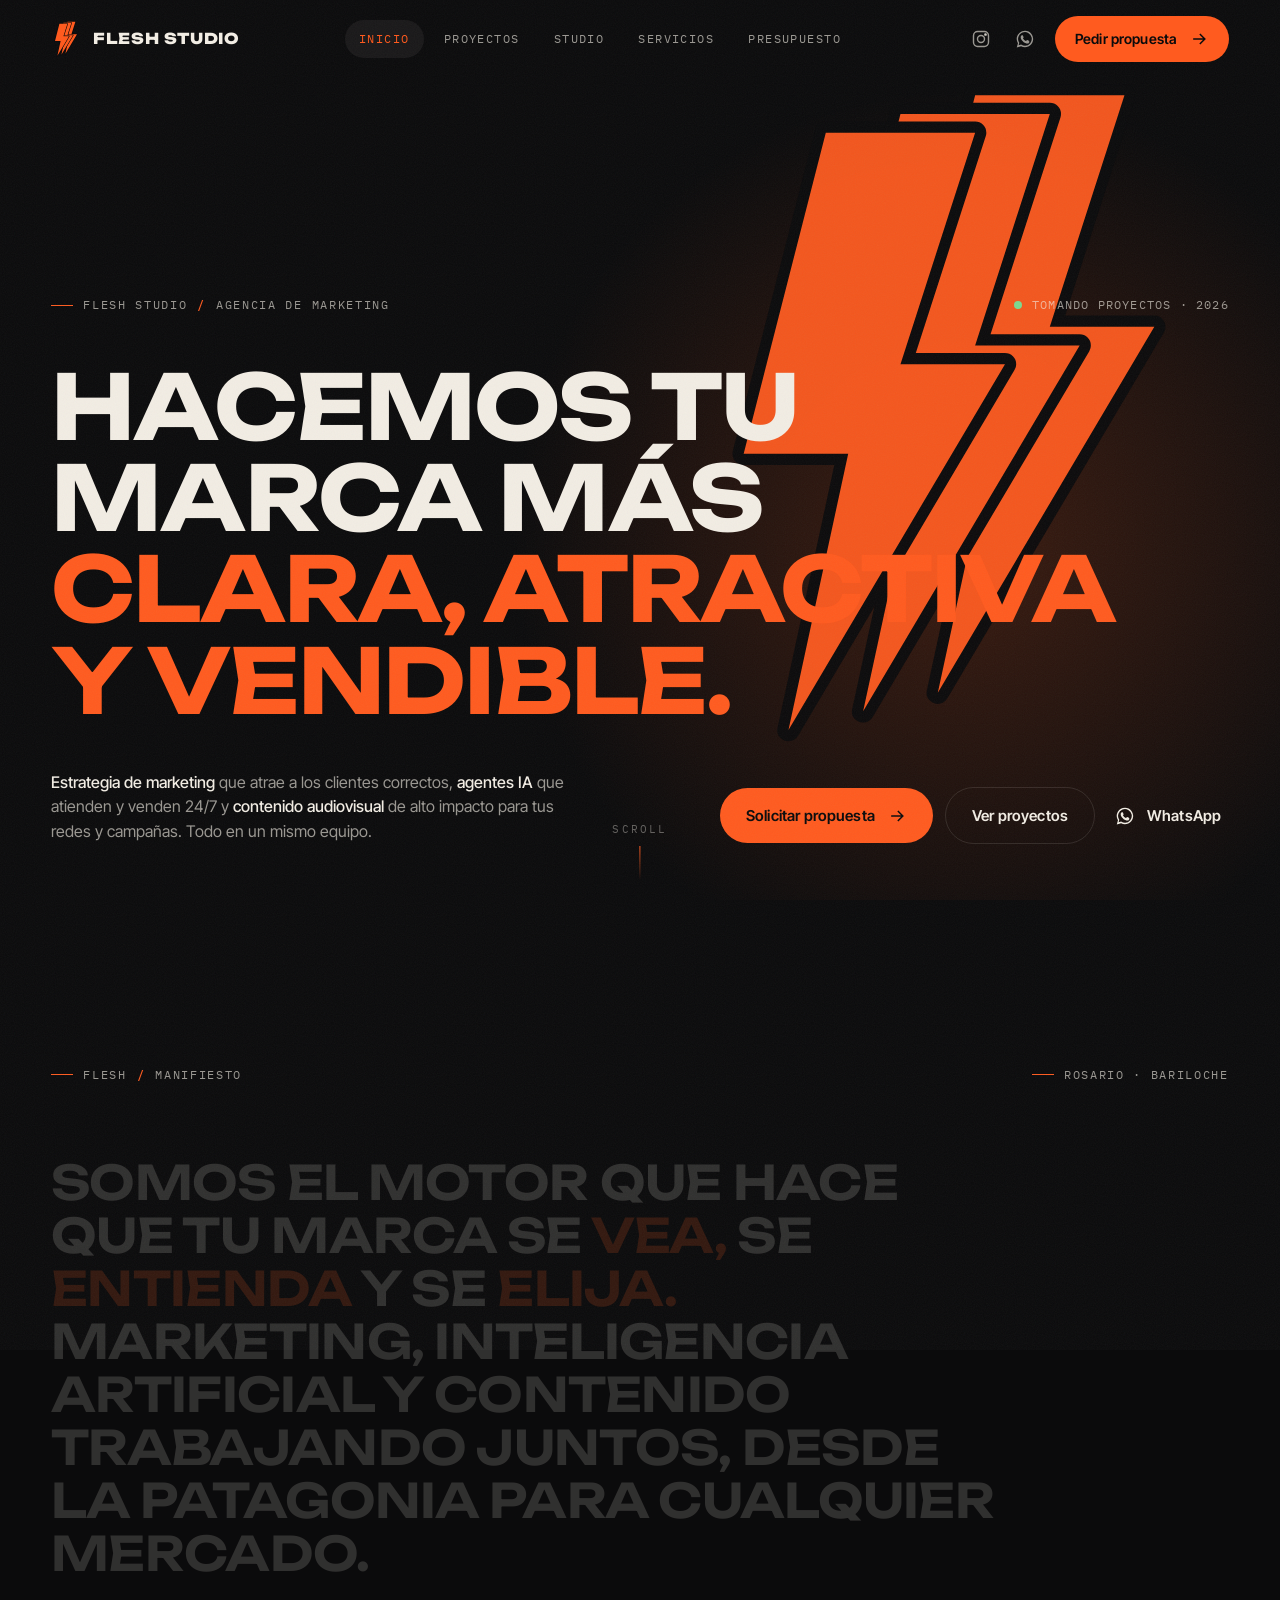
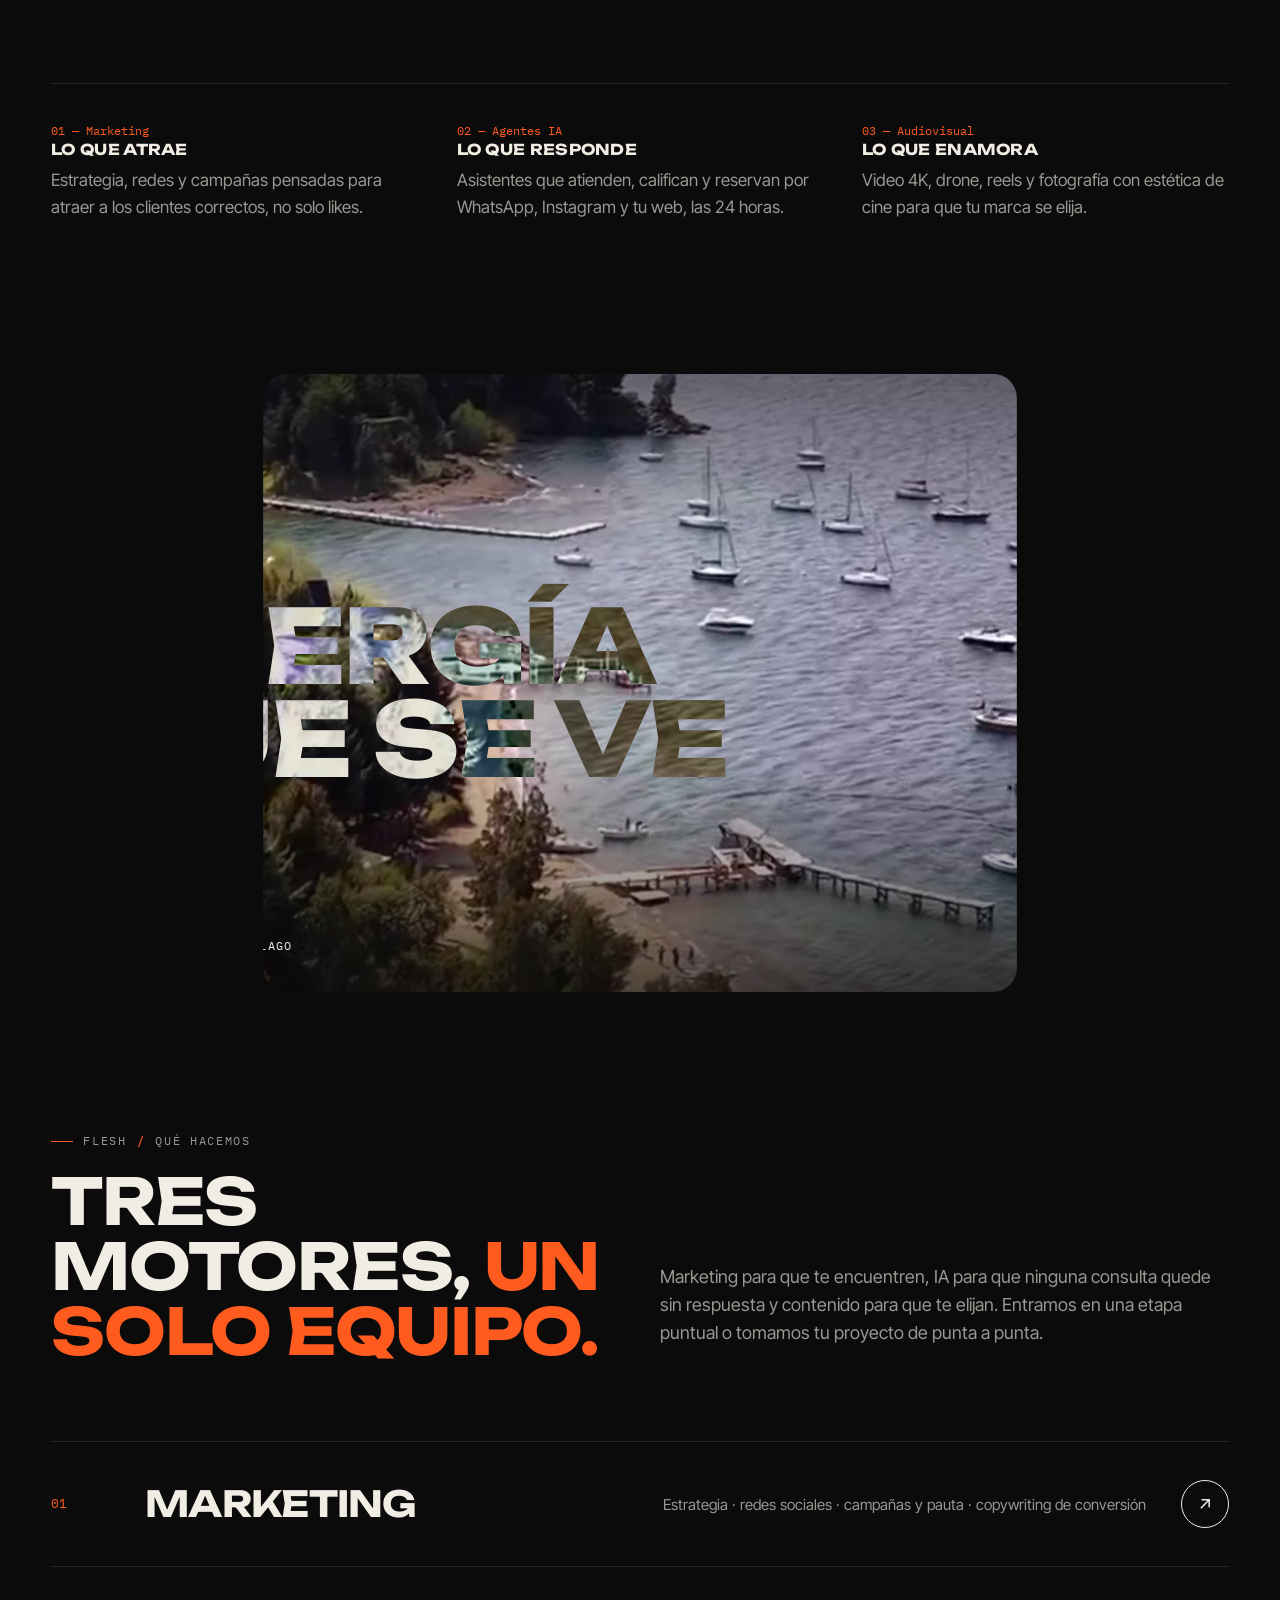
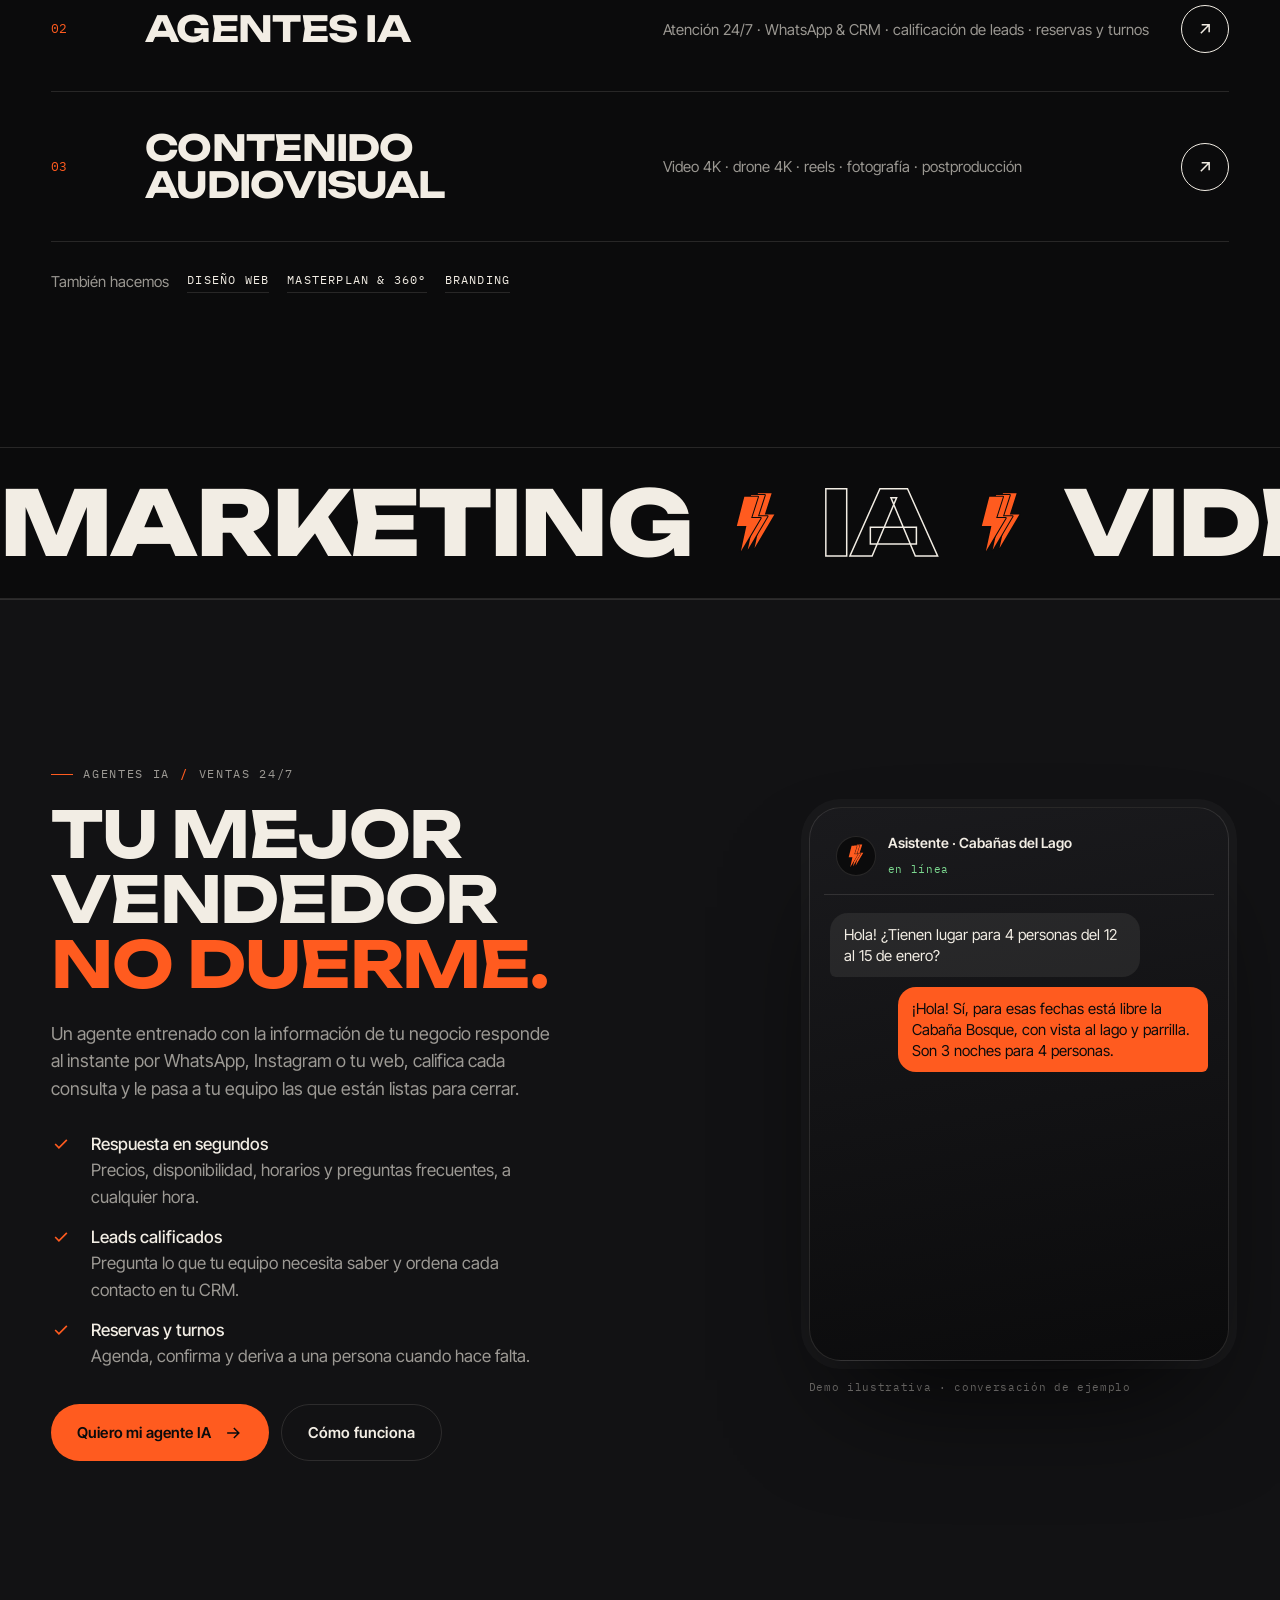
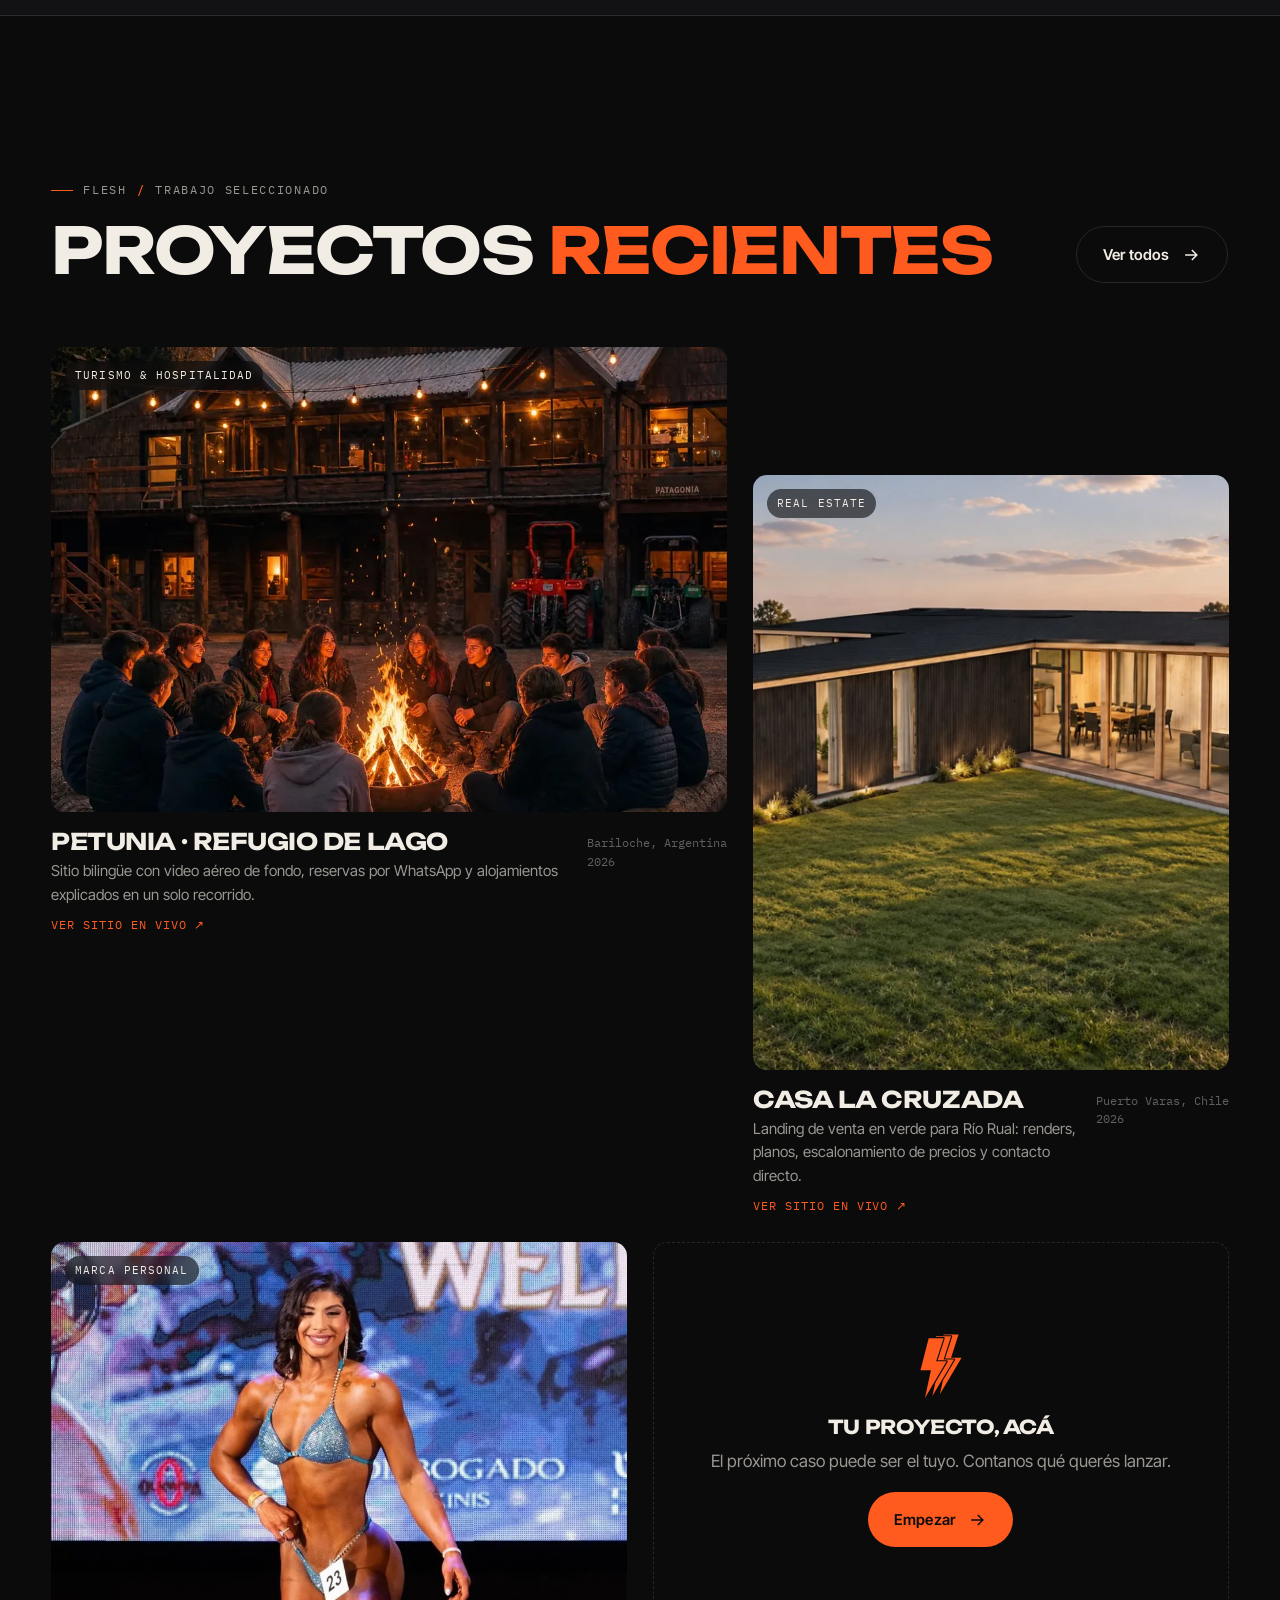
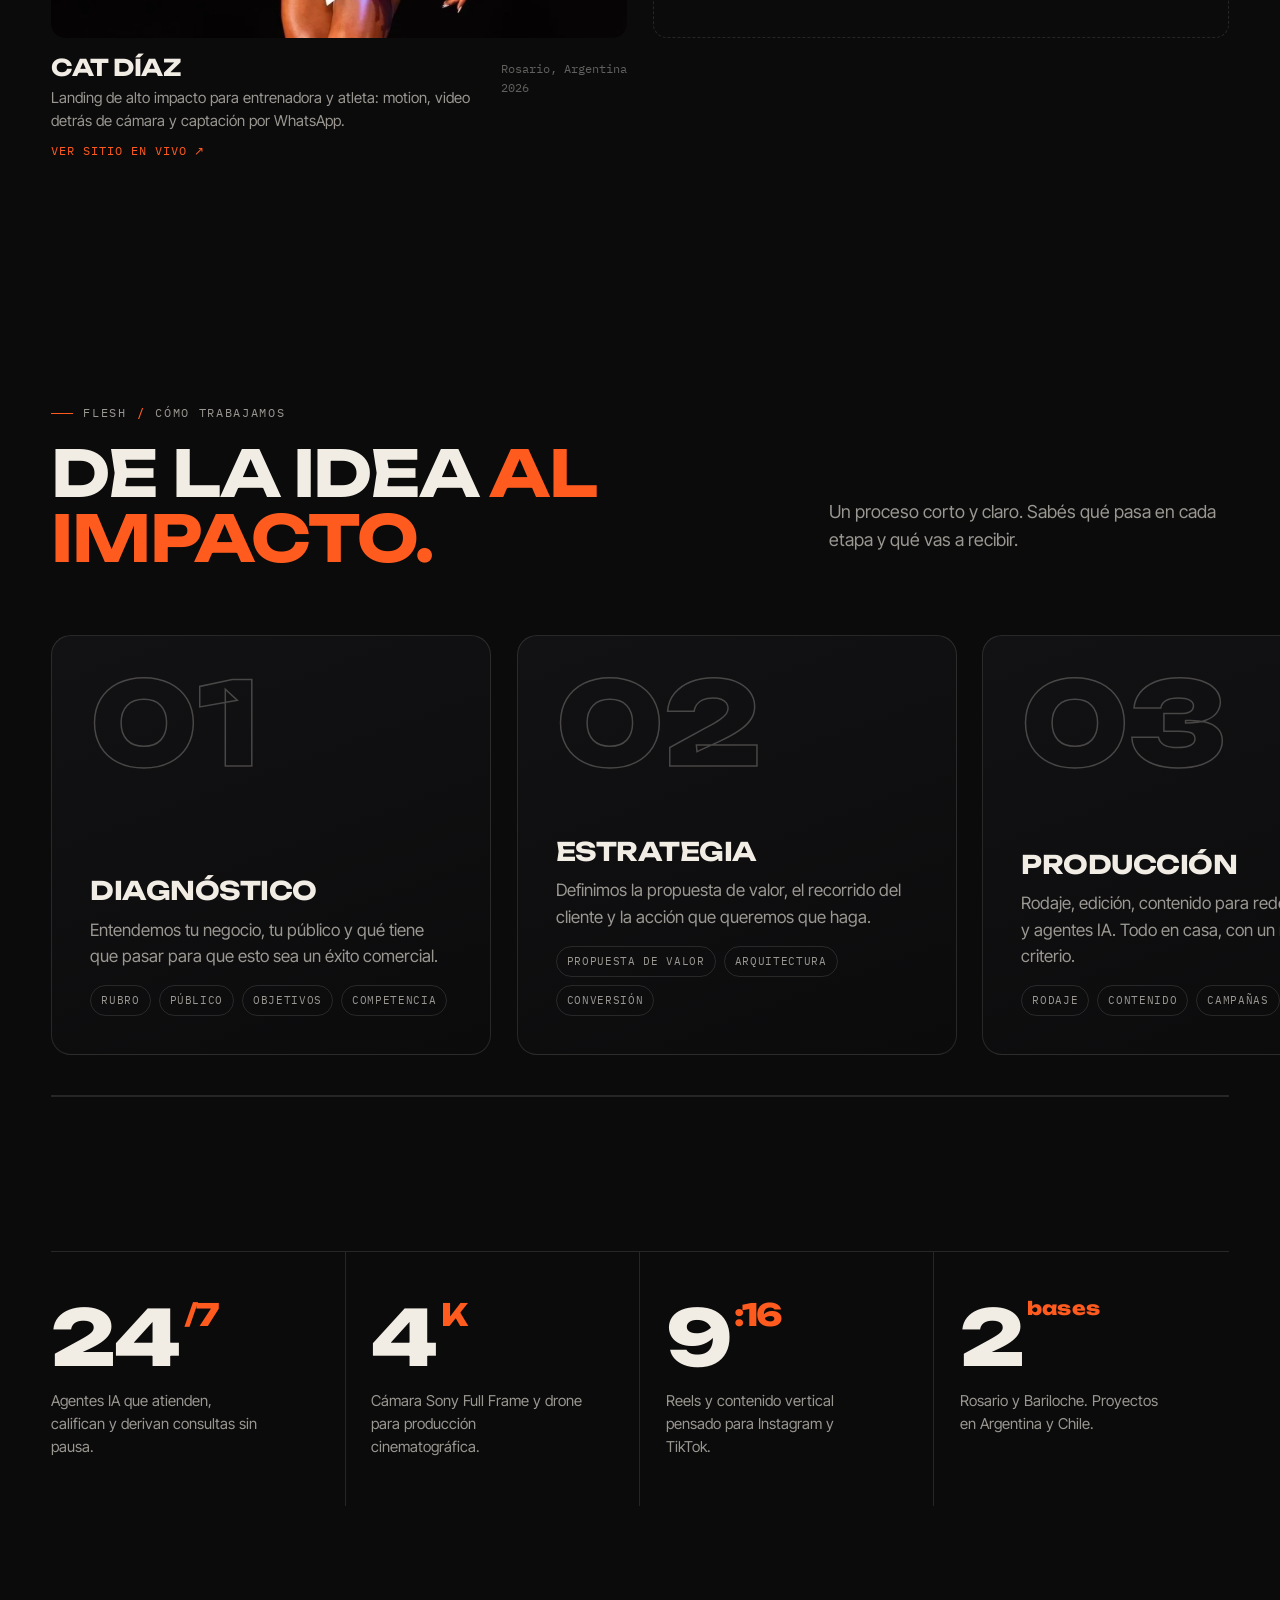
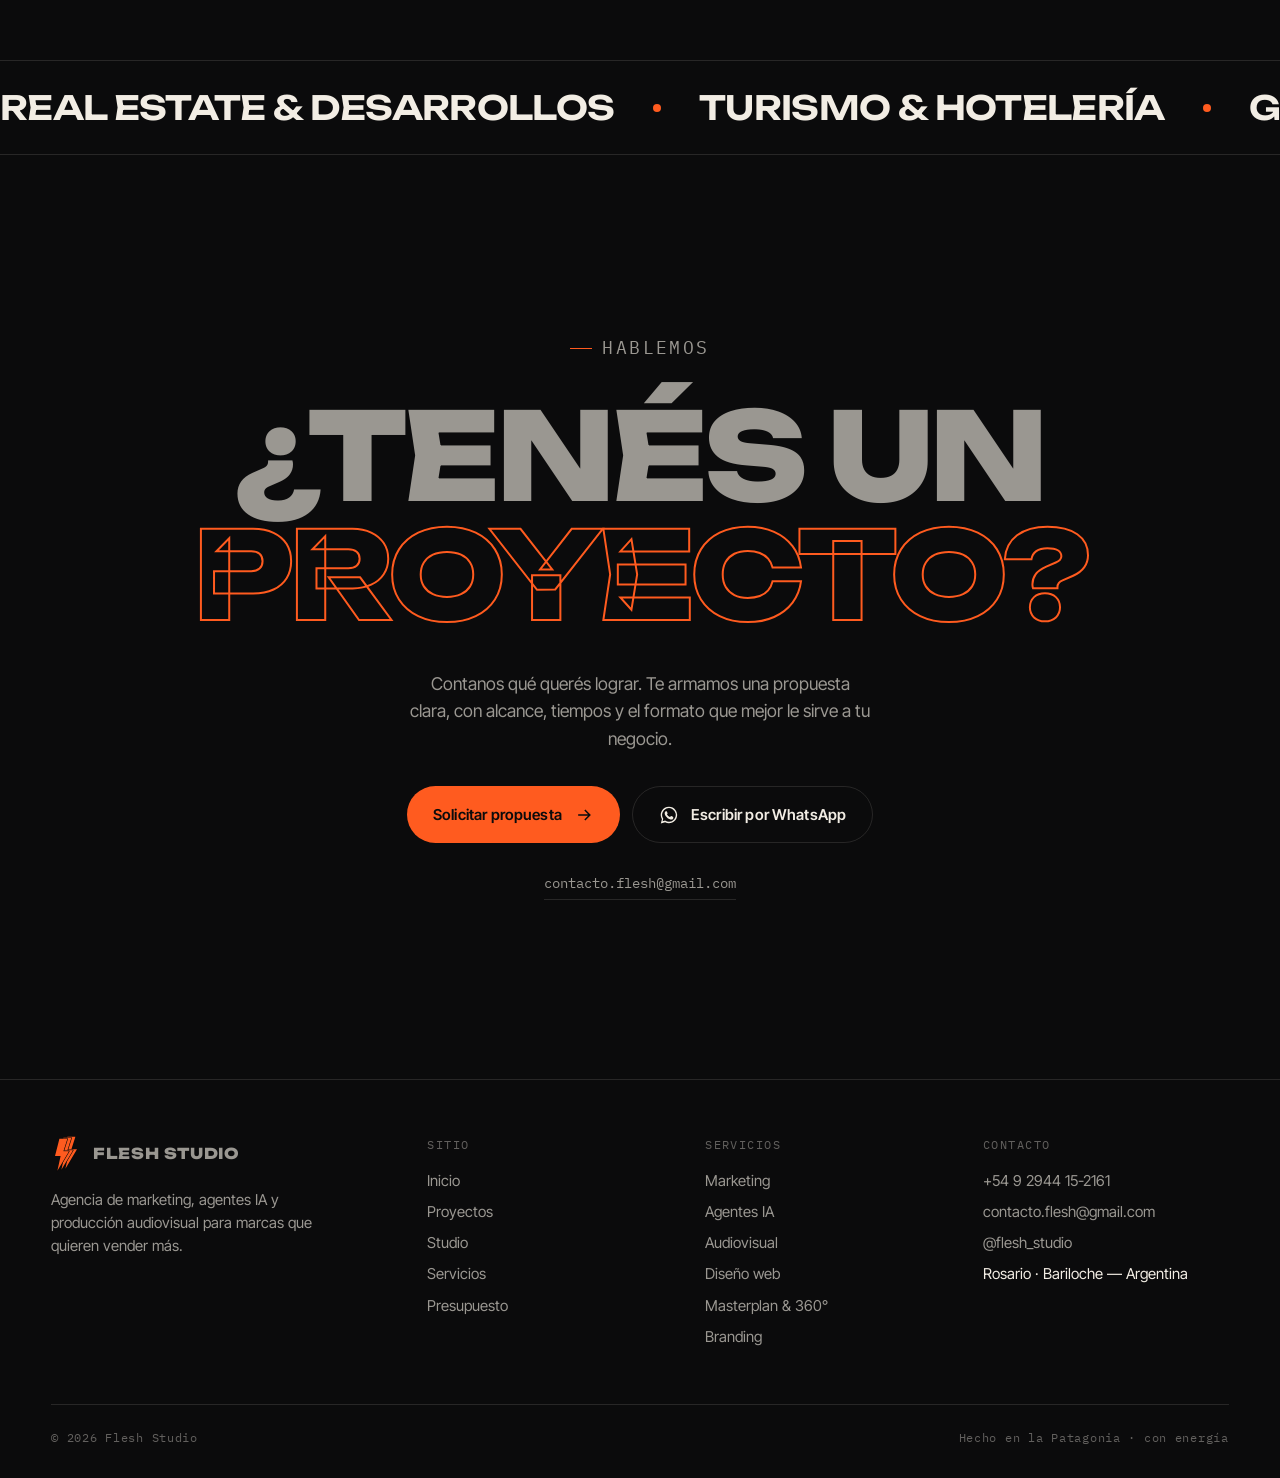
==== commit 6ad4064c: "Hero: contenido audiovisual de alto impacto Co-Authored-By: Claude Opus 5.5 <noreply@anthropic.com> " ====
--- a/index.html
+++ b/index.html
@@ -61,7 +61,7 @@
     </div>
     <h1 id="hero-t" class="h-xl">Hacemos tu marca más <em>clara, atractiva y vendible.</em></h1>
     <div class="hero__bottom">
-      <p class="hero__sub"><strong>Estrategia de marketing</strong> que atrae a los clientes correctos, <strong>agentes IA</strong> que atienden y venden 24/7 y <strong>contenido audiovisual</strong> con estética de cine para tus redes y campañas. Todo en un mismo equipo.</p>
+      <p class="hero__sub"><strong>Estrategia de marketing</strong> que atrae a los clientes correctos, <strong>agentes IA</strong> que atienden y venden 24/7 y <strong>contenido audiovisual</strong> de alto impacto para tus redes y campañas. Todo en un mismo equipo.</p>
       <div class="hero__ctas">
         <a class="btn" href="presupuesto.html" data-magnetic>Solicitar propuesta <svg class="icon arr" viewBox="0 0 24 24" fill="none" stroke="currentColor" stroke-width="1.8" aria-hidden="true"><path d="M5 12h14M13 6l6 6-6 6"/></svg></a>
         <a class="btn btn--ghost" href="proyectos.html">Ver proyectos</a>
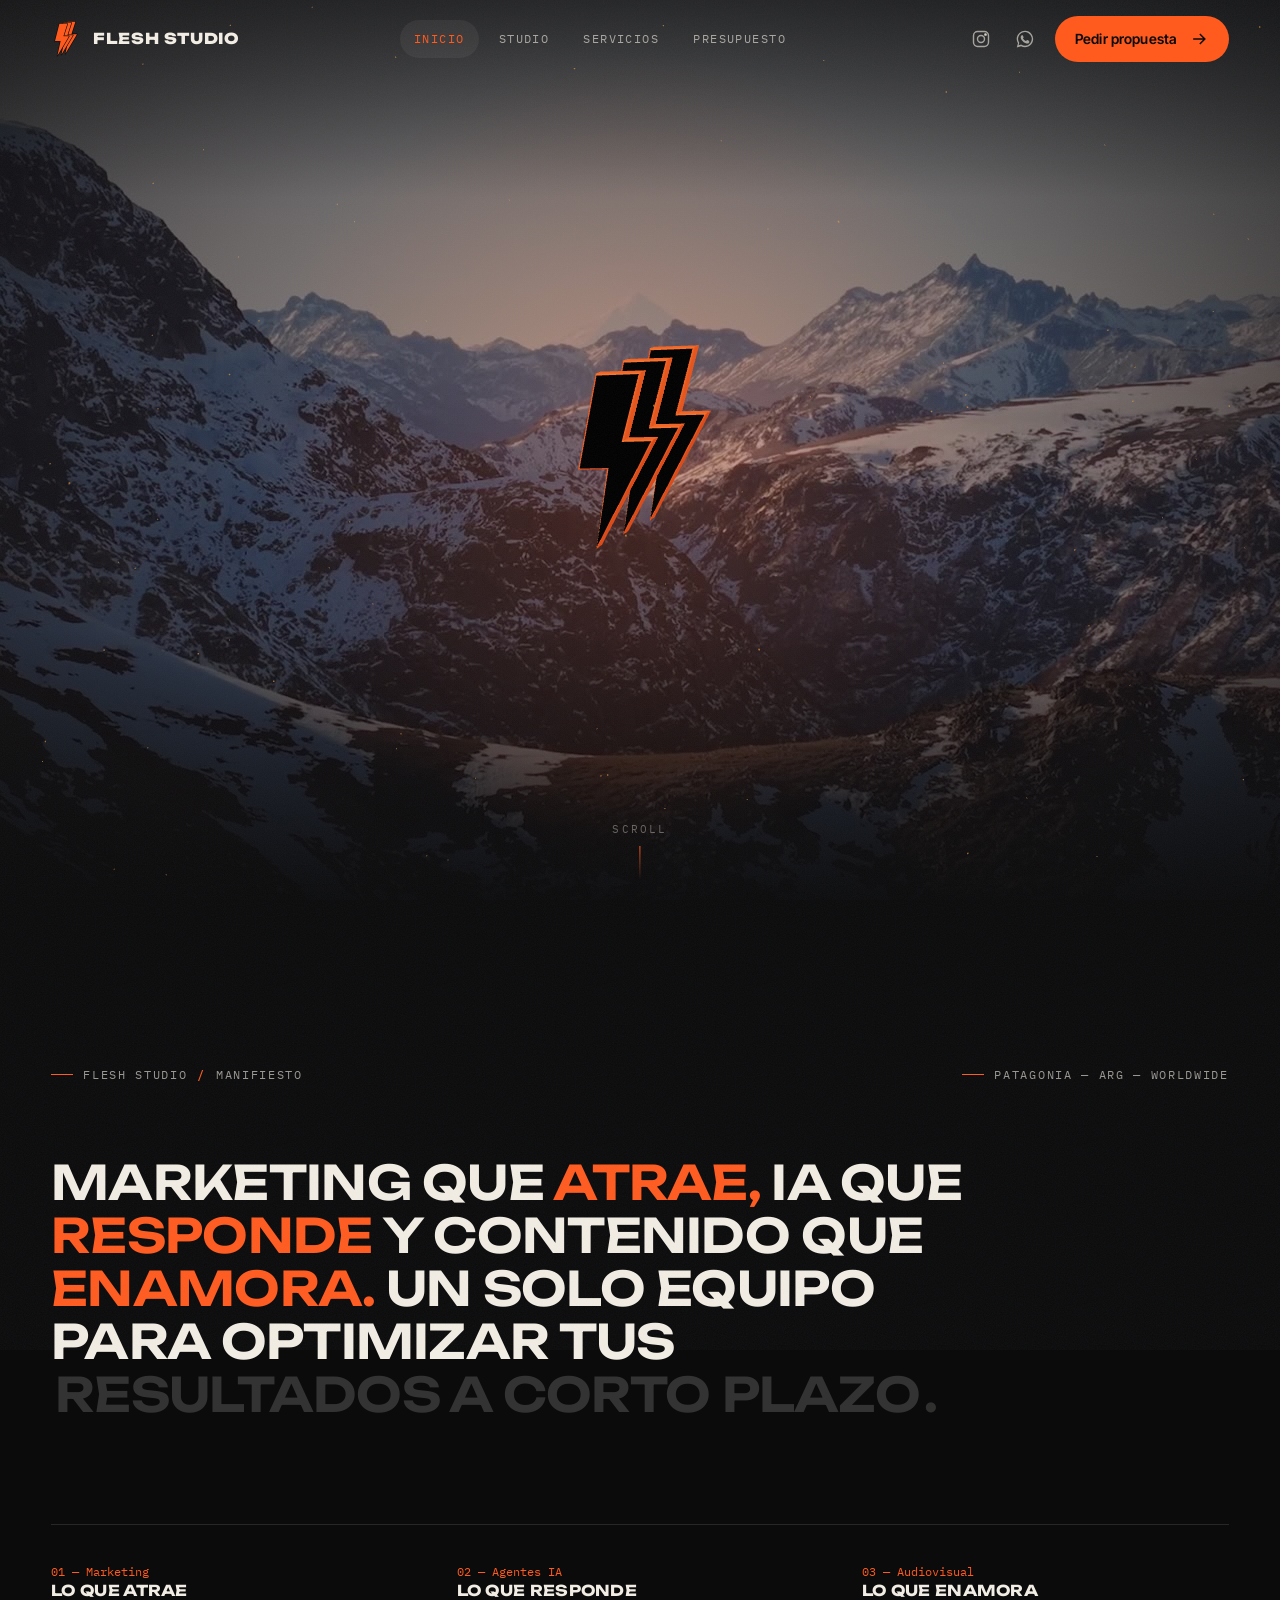
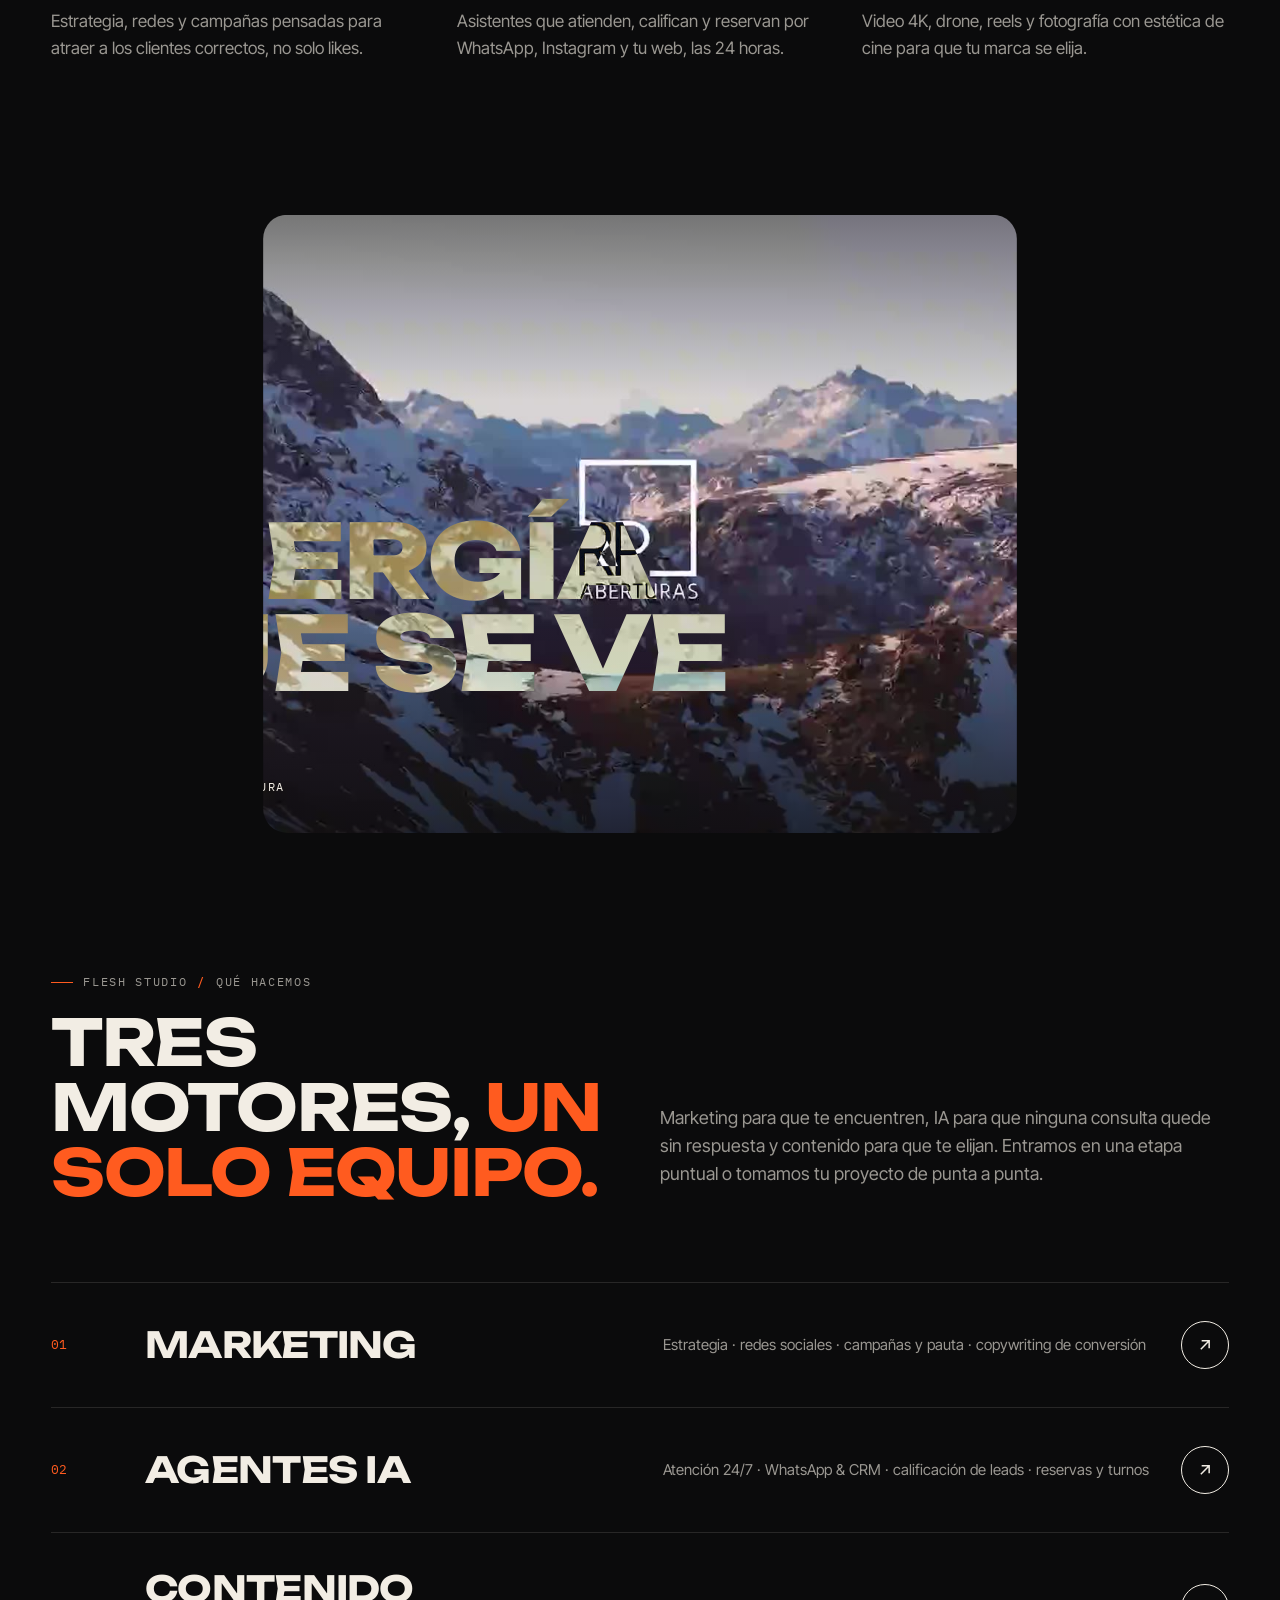
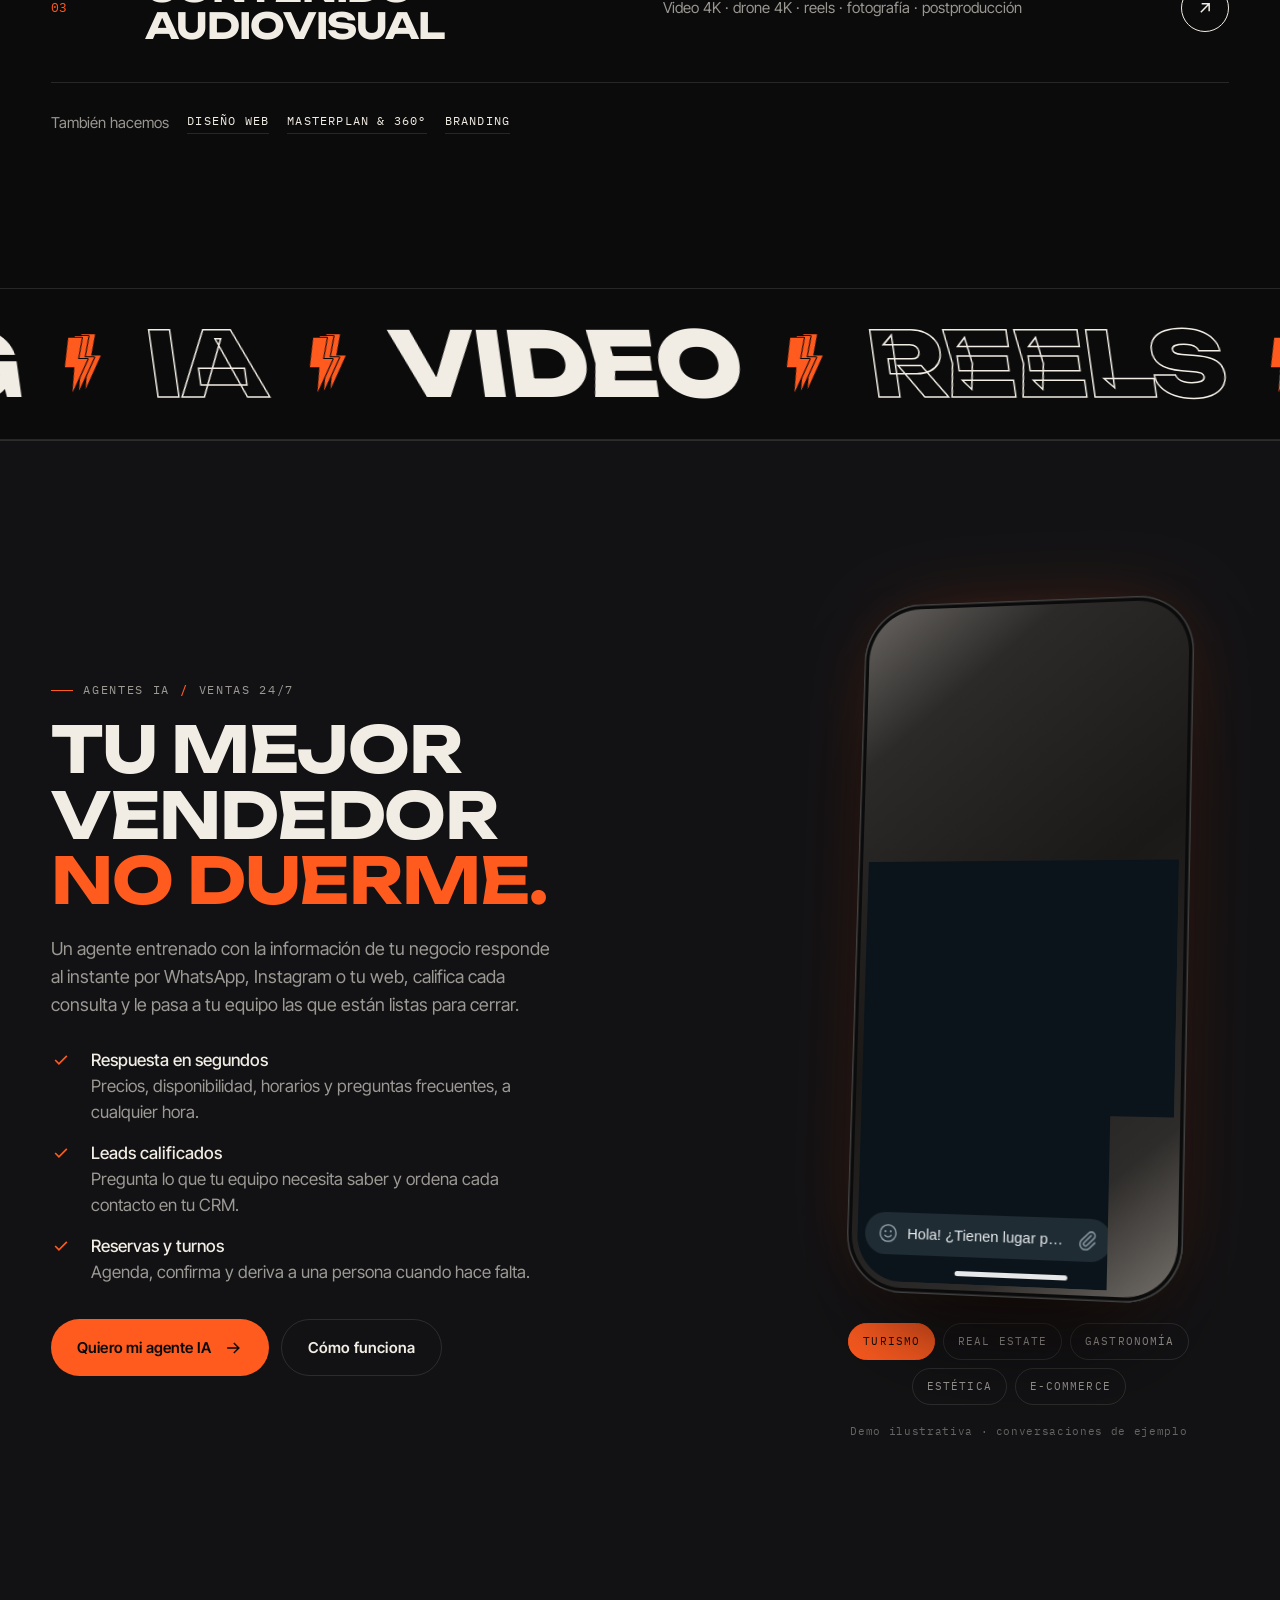
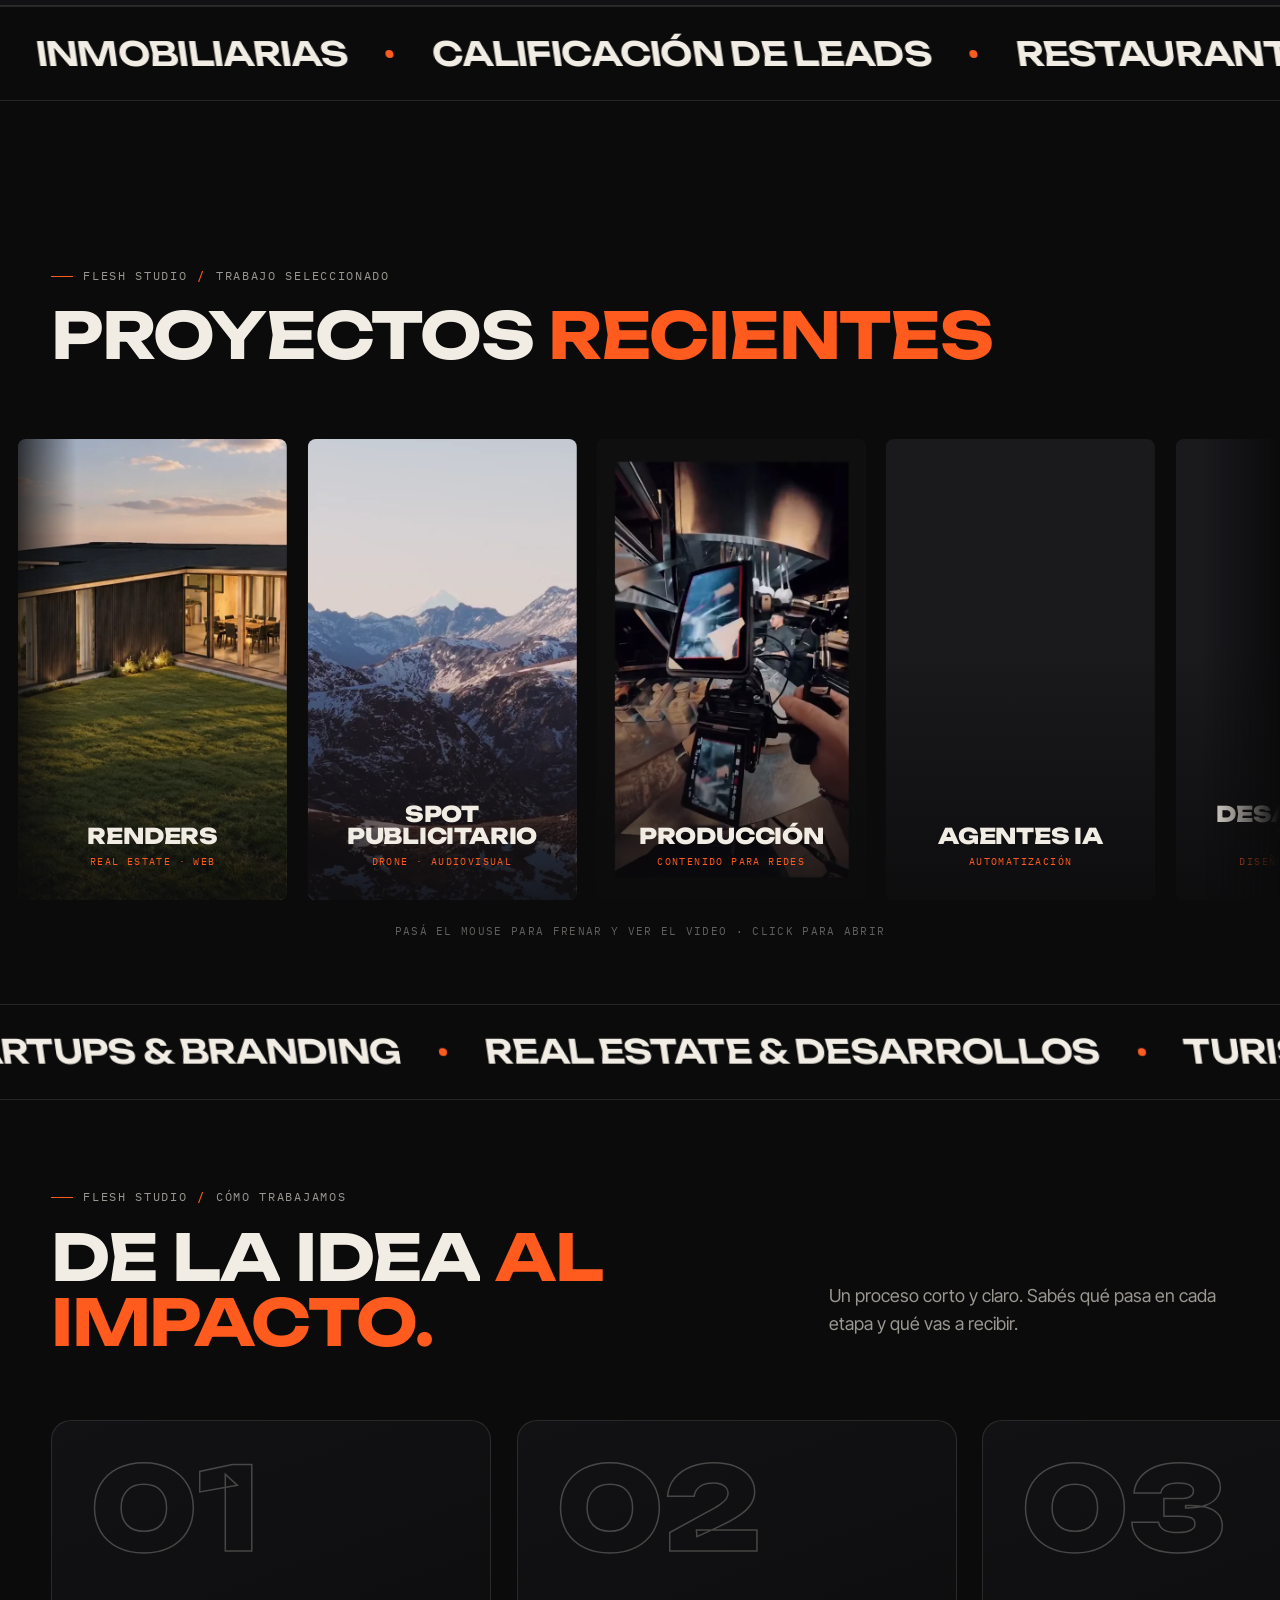
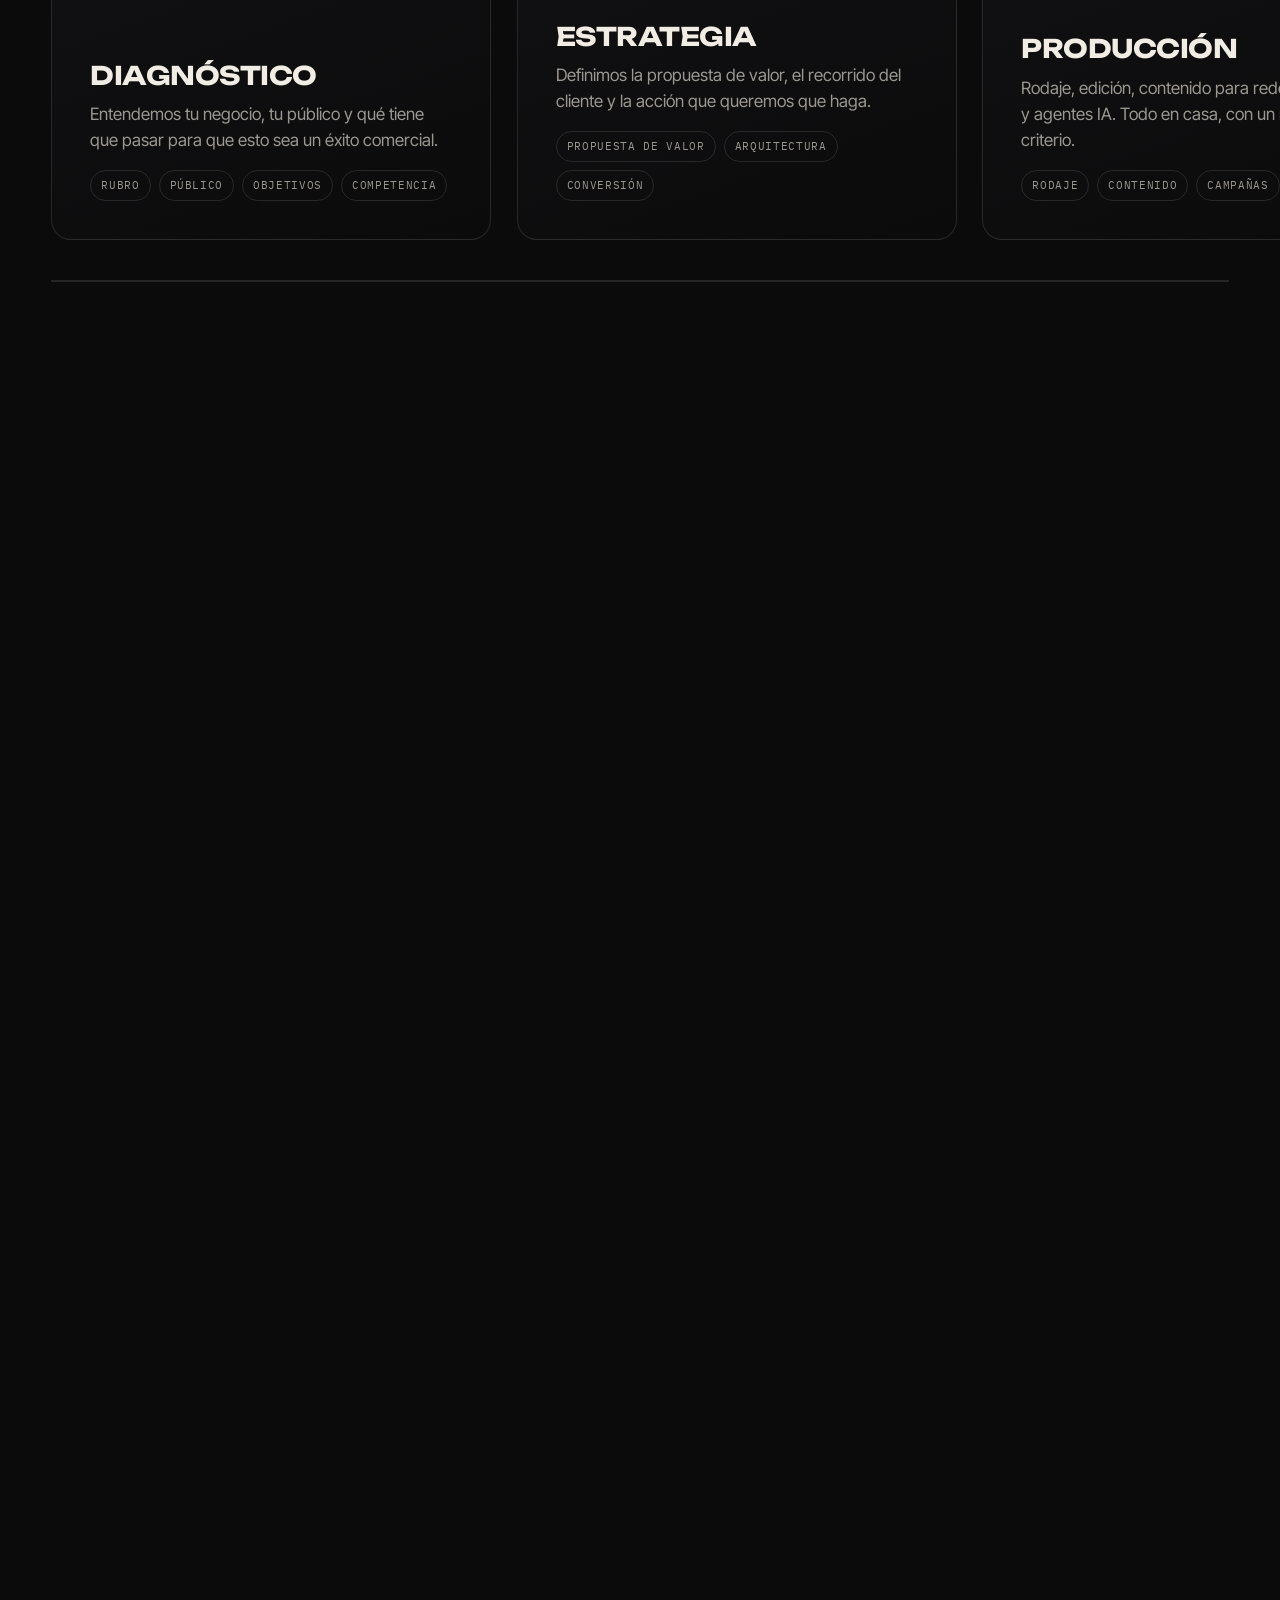
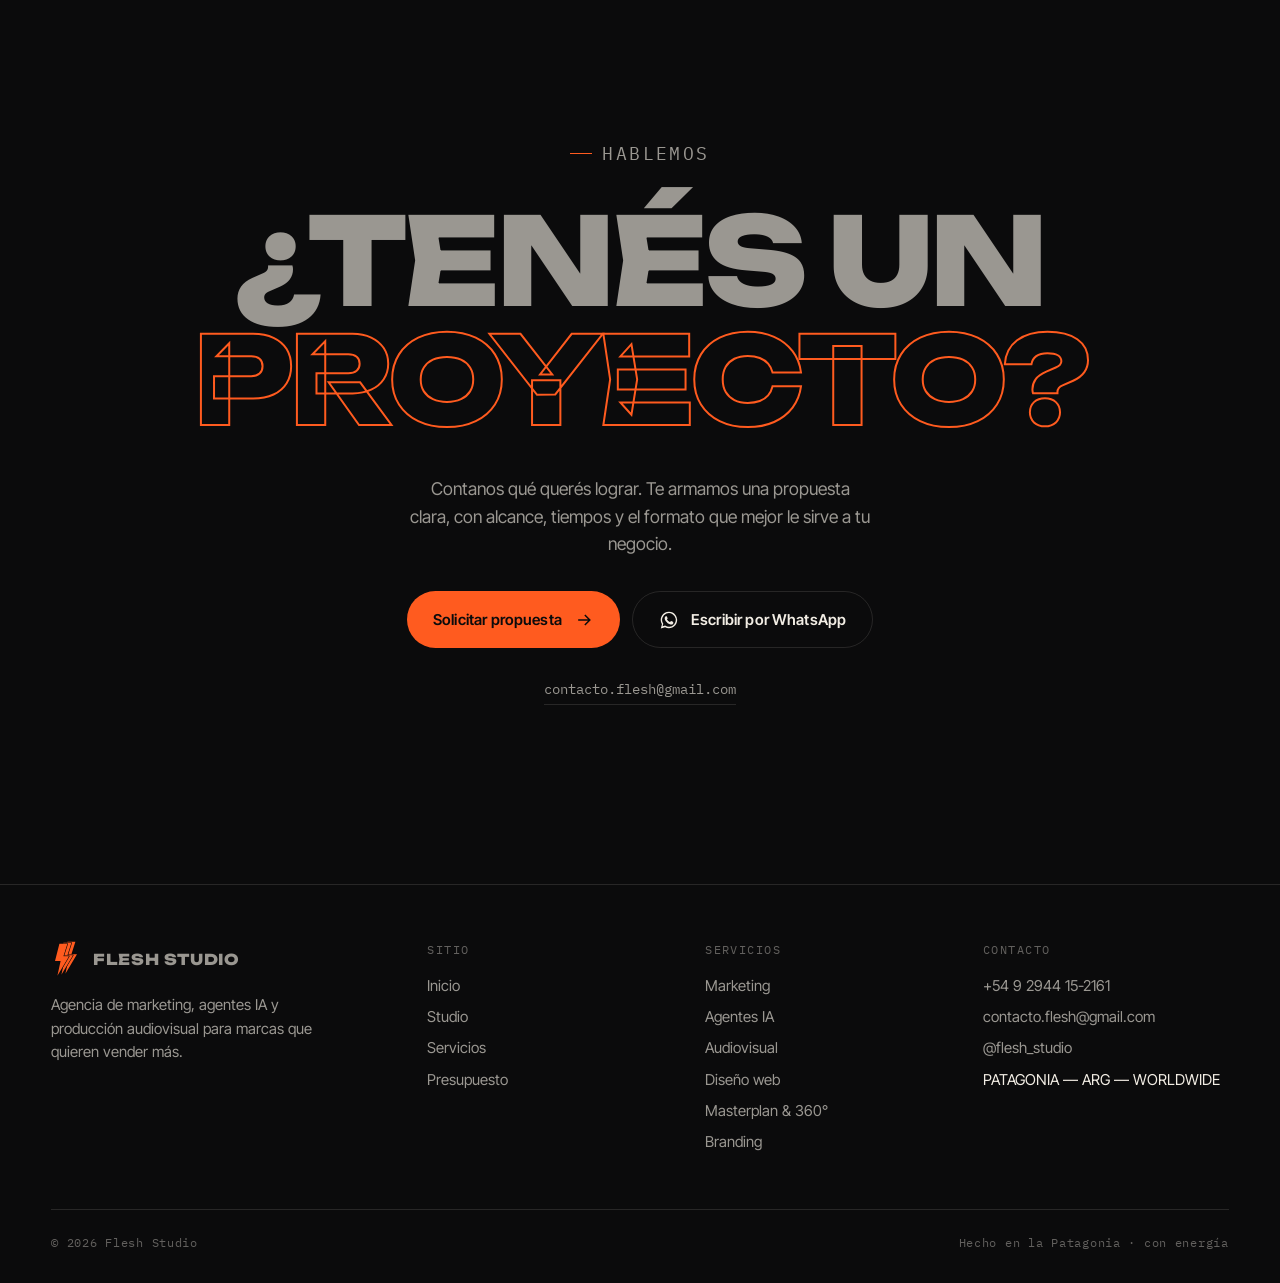
==== commit a30a63e7: "Sitio final: carrusel de proyectos, demo IA en celular, videos de servicios, seguridad (CSP, .htacce" ====
--- a/index.html
+++ b/index.html
@@ -3,23 +3,25 @@
 <head>
 <meta charset="utf-8">
 <meta name="viewport" content="width=device-width, initial-scale=1">
+<meta http-equiv="Content-Security-Policy" content="default-src 'self'; script-src 'self' 'sha256-QMSJGwMSpajHwsbSmrCVGJJJhsJYzNH2Y6thZx6gxtc='; style-src 'self' 'unsafe-inline'; img-src 'self' data: blob:; media-src 'self' blob:; font-src 'self'; connect-src 'self'; object-src 'none'; base-uri 'self'; form-action 'self'; frame-src 'none'; worker-src 'self' blob:; manifest-src 'self'; upgrade-insecure-requests">
+<meta name="referrer" content="strict-origin-when-cross-origin">
 <title>Flesh Studio — Agencia de marketing, agentes IA y producción audiovisual</title>
 <meta name="description" content="Agencia de marketing en Bariloche y Rosario: estrategia y redes, agentes IA que atienden y venden 24/7 y contenido audiovisual con drone para marcas que quieren vender más.">
-<link rel="canonical" href="https://flesh-studio.github.io/">
+<link rel="canonical" href="https://flesh-studio.com/">
 <meta name="theme-color" content="#0B0B0C">
 <meta property="og:type" content="website">
 <meta property="og:locale" content="es_AR">
 <meta property="og:site_name" content="Flesh Studio">
 <meta property="og:title" content="Flesh Studio — Agencia de marketing, agentes IA y producción audiovisual">
 <meta property="og:description" content="Agencia de marketing en Bariloche y Rosario: estrategia y redes, agentes IA que atienden y venden 24/7 y contenido audiovisual con drone para marcas que quieren vender más.">
-<meta property="og:url" content="https://flesh-studio.github.io/">
-<meta property="og:image" content="https://flesh-studio.github.io/assets/img/og-image.jpg">
+<meta property="og:url" content="https://flesh-studio.com/">
+<meta property="og:image" content="https://flesh-studio.com/assets/img/og-image.jpg">
 <meta property="og:image:width" content="630">
 <meta property="og:image:height" content="630">
 <meta name="twitter:card" content="summary">
 <meta name="twitter:title" content="Flesh Studio — Agencia de marketing, agentes IA y producción audiovisual">
 <meta name="twitter:description" content="Agencia de marketing en Bariloche y Rosario: estrategia y redes, agentes IA que atienden y venden 24/7 y contenido audiovisual con drone para marcas que quieren vender más.">
-<meta name="twitter:image" content="https://flesh-studio.github.io/assets/img/og-image.jpg">
+<meta name="twitter:image" content="https://flesh-studio.com/assets/img/og-image.jpg">
 <link rel="icon" type="image/svg+xml" href="assets/img/favicon.svg">
 <link rel="apple-touch-icon" href="assets/img/favicon-180.png">
 <script>(function(d){d.className=d.className.replace("no-js","js");if(window.matchMedia("(prefers-reduced-motion: reduce)").matches)d.className+=" rm";})(document.documentElement);</script>
@@ -33,7 +35,7 @@
 <header class="header">
   <div class="wrap header__in">
     <a class="brand" href="index.html" aria-label="Flesh Studio — inicio"><svg class="bolt brand__mark" viewBox="-4 -4 150 180" aria-hidden="true"><path transform="translate(40 0)" d="M38 0H78L58 62H86L28 160L44 86H16Z"/><path transform="translate(20 5)" d="M38 0H78L58 62H86L28 160L44 86H16Z"/><path transform="translate(0 10)" d="M38 0H78L58 62H86L28 160L44 86H16Z"/></svg><span>FLESH STUDIO</span></a>
-    <nav class="nav" aria-label="Principal"><a href="index.html" aria-current="page">Inicio</a><a href="proyectos.html">Proyectos</a><a href="studio.html">Studio</a><a href="servicios.html">Servicios</a><a href="presupuesto.html">Presupuesto</a></nav>
+    <nav class="nav" aria-label="Principal"><a href="index.html" aria-current="page">Inicio</a><a href="studio.html">Studio</a><a href="servicios.html">Servicios</a><a href="presupuesto.html">Presupuesto</a></nav>
     <div class="header__cta">
       <div class="socials"><a href="https://instagram.com/flesh_studio" target="_blank" rel="noopener" aria-label="Instagram de Flesh Studio"><svg class="icon" viewBox="0 0 24 24" fill="none" stroke="currentColor" stroke-width="1.7" aria-hidden="true"><rect x="3" y="3" width="18" height="18" rx="5"/><circle cx="12" cy="12" r="4.2"/><circle cx="17.4" cy="6.6" r="1" fill="currentColor"/></svg></a><a href="https://wa.me/5492944152161?text=Hola%20Flesh%20Studio%2C%20quiero%20hablar%20sobre%20un%20proyecto" target="_blank" rel="noopener" aria-label="WhatsApp de Flesh Studio"><svg class="icon" viewBox="0 0 24 24" fill="currentColor" aria-hidden="true"><path d="M12.04 2a9.9 9.9 0 0 0-8.5 15l-1.4 5.1 5.2-1.4A9.9 9.9 0 1 0 12.04 2Zm0 18.1c-1.5 0-3-.4-4.3-1.2l-.3-.2-3.1.8.8-3-.2-.3a8.2 8.2 0 1 1 7.1 3.9Zm4.5-6.1c-.2-.1-1.5-.7-1.7-.8-.2-.1-.4-.1-.6.1l-.8 1c-.1.2-.3.2-.5.1a6.7 6.7 0 0 1-3.3-2.9c-.2-.4.2-.4.7-1.3.1-.2 0-.3 0-.4l-.8-1.8c-.2-.5-.4-.4-.6-.4h-.5c-.2 0-.4.1-.7.3-.2.3-.9.9-.9 2.2s.9 2.5 1 2.7c.1.2 1.8 2.8 4.4 3.9 1.6.7 2.3.8 3.1.7.5-.1 1.5-.6 1.7-1.2.2-.6.2-1.1.2-1.2-.1-.1-.3-.2-.5-.3Z"/></svg></a></div>
       <a class="btn" href="presupuesto.html" data-magnetic>Pedir propuesta <svg class="icon arr" viewBox="0 0 24 24" fill="none" stroke="currentColor" stroke-width="1.8" aria-hidden="true"><path d="M5 12h14M13 6l6 6-6 6"/></svg></a>
@@ -42,7 +44,7 @@
   </div>
 </header>
 <div class="mobile-menu" id="mobile-menu" aria-hidden="true">
-  <nav aria-label="Menú móvil"><a href="index.html" aria-current="page"><small>01</small>Inicio</a><a href="proyectos.html"><small>02</small>Proyectos</a><a href="studio.html"><small>03</small>Studio</a><a href="servicios.html"><small>04</small>Servicios</a><a href="presupuesto.html"><small>05</small>Presupuesto</a></nav>
+  <nav aria-label="Menú móvil"><a href="index.html" aria-current="page"><small>01</small>Inicio</a><a href="studio.html"><small>02</small>Studio</a><a href="servicios.html"><small>03</small>Servicios</a><a href="presupuesto.html"><small>04</small>Presupuesto</a></nav>
   <div class="mobile-menu__foot">
     <a href="https://wa.me/5492944152161?text=Hola%20Flesh%20Studio%2C%20quiero%20hablar%20sobre%20un%20proyecto" target="_blank" rel="noopener">WhatsApp · +54 9 2944 15-2161</a>
     <a href="mailto:contacto.flesh@gmail.com">contacto.flesh@gmail.com</a>
@@ -51,32 +53,20 @@
 </div>
 
 <main id="main">
-<section class="hero" aria-labelledby="hero-t">
+<section class="hero hero--reel" aria-labelledby="hero-t">
+  <video class="hero__video" muted loop playsinline preload="none" poster="assets/img/hero-poster.jpg" data-src-desktop="assets/video/hero-1080.mp4" data-src-mobile="assets/video/hero-720.mp4" aria-hidden="true"></video>
+  <div class="hero__shade" aria-hidden="true"></div>
   <div class="hero__glow" aria-hidden="true"></div>
   <div class="hero__canvas"><svg class="bolt hero__poster" viewBox="-4 -4 150 180" aria-hidden="true"><path transform="translate(40 0)" d="M38 0H78L58 62H86L28 160L44 86H16Z"/><path transform="translate(20 5)" d="M38 0H78L58 62H86L28 160L44 86H16Z"/><path transform="translate(0 10)" d="M38 0H78L58 62H86L28 160L44 86H16Z"/></svg></div>
-  <div class="wrap hero__in">
-    <div class="hero__top">
-      <p class="kicker">Flesh Studio <b>/</b> Agencia de marketing</p>
-      <span class="status"><i></i> Tomando proyectos · 2026</span>
-    </div>
-    <h1 id="hero-t" class="h-xl">Hacemos tu marca más <em>clara, atractiva y vendible.</em></h1>
-    <div class="hero__bottom">
-      <p class="hero__sub"><strong>Estrategia de marketing</strong> que atrae a los clientes correctos, <strong>agentes IA</strong> que atienden y venden 24/7 y <strong>contenido audiovisual</strong> de alto impacto para tus redes y campañas. Todo en un mismo equipo.</p>
-      <div class="hero__ctas">
-        <a class="btn" href="presupuesto.html" data-magnetic>Solicitar propuesta <svg class="icon arr" viewBox="0 0 24 24" fill="none" stroke="currentColor" stroke-width="1.8" aria-hidden="true"><path d="M5 12h14M13 6l6 6-6 6"/></svg></a>
-        <a class="btn btn--ghost" href="proyectos.html">Ver proyectos</a>
-        <a class="btn btn--wa" href="https://wa.me/5492944152161?text=Hola%20Flesh%20Studio%2C%20quiero%20hablar%20sobre%20un%20proyecto" target="_blank" rel="noopener"><svg class="icon" viewBox="0 0 24 24" fill="currentColor" aria-hidden="true"><path d="M12.04 2a9.9 9.9 0 0 0-8.5 15l-1.4 5.1 5.2-1.4A9.9 9.9 0 1 0 12.04 2Zm0 18.1c-1.5 0-3-.4-4.3-1.2l-.3-.2-3.1.8.8-3-.2-.3a8.2 8.2 0 1 1 7.1 3.9Zm4.5-6.1c-.2-.1-1.5-.7-1.7-.8-.2-.1-.4-.1-.6.1l-.8 1c-.1.2-.3.2-.5.1a6.7 6.7 0 0 1-3.3-2.9c-.2-.4.2-.4.7-1.3.1-.2 0-.3 0-.4l-.8-1.8c-.2-.5-.4-.4-.6-.4h-.5c-.2 0-.4.1-.7.3-.2.3-.9.9-.9 2.2s.9 2.5 1 2.7c.1.2 1.8 2.8 4.4 3.9 1.6.7 2.3.8 3.1.7.5-.1 1.5-.6 1.7-1.2.2-.6.2-1.1.2-1.2-.1-.1-.3-.2-.5-.3Z"/></svg> WhatsApp</a>
-      </div>
-    </div>
-  </div>
+  <h1 id="hero-t" class="sr-only">Flesh Studio — agencia de marketing, agentes IA y producción audiovisual</h1>
   <span class="scroll-hint" aria-hidden="true">SCROLL</span>
 </section>
 
 <section class="section manifesto" aria-labelledby="man-t">
   <div class="wrap">
-    <div class="manifesto__label"><p class="kicker">Flesh <b>/</b> Manifiesto</p><p class="kicker">Rosario · Bariloche</p></div>
+    <div class="manifesto__label"><p class="kicker">Flesh Studio <b>/</b> Manifiesto</p><p class="kicker">PATAGONIA — ARG — WORLDWIDE</p></div>
     <h2 id="man-t" class="sr-only">Manifiesto</h2>
-    <p class="manifesto__text" data-hi="vea,entienda,elija">Somos el motor que hace que tu marca se vea, se entienda y se elija. Marketing, inteligencia artificial y contenido trabajando juntos, desde la Patagonia para cualquier mercado.</p>
+    <p class="manifesto__text" data-hi="atrae,responde,enamora" data-mark="resultados a corto plazo">Marketing que atrae, IA que responde y contenido que enamora. Un solo equipo para optimizar tus resultados a corto plazo.</p>
     <div class="manifesto__grid">
       <div data-reveal><span class="num">01 — Marketing</span><h3>Lo que atrae</h3><p>Estrategia, redes y campañas pensadas para atraer a los clientes correctos, no solo likes.</p></div>
       <div data-reveal><span class="num">02 — Agentes IA</span><h3>Lo que responde</h3><p>Asistentes que atienden, califican y reservan por WhatsApp, Instagram y tu web, las 24 horas.</p></div>
@@ -88,13 +78,13 @@
 <section class="reel" aria-label="Reel">
   <div class="wrap">
     <div class="reel__frame">
-      <video autoplay muted loop playsinline preload="metadata" poster="assets/img/reel-poster.jpg" aria-label="Toma aérea con drone del lago Nahuel Huapi para Petunia, Bariloche">
-        <source src="assets/video/reel-lago.mp4" type="video/mp4">
+      <video autoplay muted loop playsinline preload="metadata" poster="assets/img/reel-flesh-poster.jpg" aria-label="Video para RP Aberturas en Cerro Bayo">
+        <source src="assets/video/reel-flesh.mp4" type="video/mp4">
       </video>
       <div class="reel__overlay">
-        <div class="reel__cap"><span>Reel · Drone 4K</span><button class="reel__toggle" type="button" aria-pressed="false"><svg class="icon" viewBox="0 0 24 24" fill="currentColor" aria-hidden="true"><path d="M7 5h3v14H7zM14 5h3v14h-3z"/></svg><span>Pausar</span></button></div>
+        <div class="reel__cap"><span>Spot publicitario</span><button class="reel__toggle" type="button" aria-pressed="false"><svg class="icon" viewBox="0 0 24 24" fill="currentColor" aria-hidden="true"><path d="M7 5h3v14H7zM14 5h3v14h-3z"/></svg><span>Pausar</span></button></div>
         <p class="reel__big" aria-hidden="true">Energía<br>que se ve</p>
-        <div class="reel__cap"><span>Petunia · Refugio de Lago</span><span>Bariloche</span></div>
+        <div class="reel__cap"><span>Cerro Bayo, La Angostura</span><span>RP Aberturas</span></div>
       </div>
     </div>
   </div>
@@ -103,12 +93,11 @@
 <section class="section" style="padding-top:0" aria-labelledby="svc-t">
   <div class="wrap">
     <div class="svc__head">
-      <div><p class="kicker">Flesh <b>/</b> Qué hacemos</p><h2 id="svc-t" class="h-lg" data-split style="margin-top:18px">Tres motores, <em>un solo equipo.</em></h2></div>
+      <div><p class="kicker">Flesh Studio <b>/</b> Qué hacemos</p><h2 id="svc-t" class="h-lg" data-split style="margin-top:18px">Tres motores, <em>un solo equipo.</em></h2></div>
       <p class="lead" data-reveal>Marketing para que te encuentren, IA para que ninguna consulta quede sin respuesta y contenido para que te elijan. Entramos en una etapa puntual o tomamos tu proyecto de punta a punta.</p>
     </div>
     <ul class="svc-list"><li class="svc-item"><a href="servicios.html#marketing"><span class="n">01</span><h3>Marketing</h3><span class="tags">Estrategia · redes sociales · campañas y pauta · copywriting de conversión</span><span class="go"><svg class="icon" viewBox="0 0 24 24" fill="none" stroke="currentColor" stroke-width="1.8" aria-hidden="true"><path d="M7 17 17 7M8 7h9v9"/></svg></span></a></li><li class="svc-item"><a href="servicios.html#agentes-ia"><span class="n">02</span><h3>Agentes IA</h3><span class="tags">Atención 24/7 · WhatsApp & CRM · calificación de leads · reservas y turnos</span><span class="go"><svg class="icon" viewBox="0 0 24 24" fill="none" stroke="currentColor" stroke-width="1.8" aria-hidden="true"><path d="M7 17 17 7M8 7h9v9"/></svg></span></a></li><li class="svc-item"><a href="servicios.html#audiovisual"><span class="n">03</span><h3>Contenido audiovisual</h3><span class="tags">Video 4K · drone 4K · reels · fotografía · postproducción</span><span class="go"><svg class="icon" viewBox="0 0 24 24" fill="none" stroke="currentColor" stroke-width="1.8" aria-hidden="true"><path d="M7 17 17 7M8 7h9v9"/></svg></span></a></li></ul>
     <p class="svc-more" data-reveal><span>También hacemos</span><a href="servicios.html#diseno-web">Diseño web</a> <a href="servicios.html#masterplan-360">Masterplan & 360°</a> <a href="servicios.html#branding">Branding</a></p>
-    <div class="svc-float" aria-hidden="true"><img src="assets/img/work-petunia.webp" alt="" loading="lazy"><img src="assets/img/reel-poster.jpg" alt="" loading="lazy"><img src="assets/img/work-petunia-2.webp" alt="" loading="lazy"></div>
   </div>
 </section>
 
@@ -130,107 +119,60 @@
         <a class="btn btn--ghost" href="servicios.html#agentes-ia">Cómo funciona</a>
       </div>
     </div>
-    <div class="chat" aria-label="Demo de conversación con un agente IA">
-      <div class="chat__phone">
-        <div class="chat__bar"><span class="chat__avatar"><svg class="bolt " viewBox="-4 -4 150 180" aria-hidden="true"><path transform="translate(40 0)" d="M38 0H78L58 62H86L28 160L44 86H16Z"/><path transform="translate(20 5)" d="M38 0H78L58 62H86L28 160L44 86H16Z"/><path transform="translate(0 10)" d="M38 0H78L58 62H86L28 160L44 86H16Z"/></svg></span><div><b>Asistente · Cabañas del Lago</b><small>en línea</small></div></div>
-        <div class="chat__body">
-          <p class="msg in">Hola! ¿Tienen lugar para 4 personas del 12 al 15 de enero?</p>
-          <p class="msg out">¡Hola! Sí, para esas fechas está libre la Cabaña Bosque, con vista al lago y parrilla. Son 3 noches para 4 personas.</p>
-          <p class="msg in">¿Aceptan mascotas?</p>
-          <p class="msg out">Sí, mascotas pequeñas sin costo extra. ¿Querés que te la reserve y te mande el link para pagar la seña?</p>
-          <p class="msg in">Dale, reservá!</p>
-          <p class="msg out sys">✓ Reserva pre-confirmada · lead enviado al equipo</p>
+    <div class="wa-demo">
+      <p class="sr-only">Demo animada: conversaciones de ejemplo por WhatsApp entre clientes y agentes IA de turismo, real estate, gastronomía, estética y e-commerce.</p>
+      <div class="iph" aria-hidden="true">
+        <i class="iph__btn iph__btn--act"></i><i class="iph__btn iph__btn--vu"></i><i class="iph__btn iph__btn--vd"></i><i class="iph__btn iph__btn--pw"></i><i class="iph__btn iph__btn--cam"></i>
+        <div class="iph__screen">
+          <div class="iph__island"></div>
+          <div class="iph__status"><span class="iph__time">21:14</span><span class="iph__icons"><svg viewBox="0 0 24 24" aria-hidden="true"><path d="M2 17h3v4H2zM7 13h3v8H7zM12 9h3v12h-3zM17 5h3v16h-3z" fill="currentColor"/></svg><svg viewBox="0 0 24 24" aria-hidden="true"><path d="M12 18.5 9.6 16a3.4 3.4 0 0 1 4.8 0zm-4.6-4.7-1.8-1.8a9 9 0 0 1 12.8 0l-1.8 1.8a6.4 6.4 0 0 0-9.2 0zM3.2 9.6 1.4 7.8a15 15 0 0 1 21.2 0l-1.8 1.8a12.4 12.4 0 0 0-17.6 0z" fill="currentColor"/></svg><b class="iph__bat"><i></i></b></span></div>
+          <div class="wa-head">
+            <svg viewBox="0 0 24 24" aria-hidden="true"><path d="M15 5 8 12l7 7" fill="none" stroke="currentColor" stroke-width="2.2" stroke-linecap="round" stroke-linejoin="round"/></svg>
+            <span class="wa-av" style="background:#0e7c66">CL</span>
+            <span class="wa-who"><b class="wa-name">Cabañas del Lago</b><small class="wa-status">en línea</small></span>
+            <span class="wa-acts"><svg viewBox="0 0 24 24" aria-hidden="true"><path d="M3 7.5A1.5 1.5 0 0 1 4.5 6h9A1.5 1.5 0 0 1 15 7.5v9a1.5 1.5 0 0 1-1.5 1.5h-9A1.5 1.5 0 0 1 3 16.5zM16 10l5-3v10l-5-3z" fill="none" stroke="currentColor" stroke-width="1.8" stroke-linejoin="round"/></svg><svg viewBox="0 0 24 24" aria-hidden="true"><path d="M6.6 3.5 9 3l1.6 4-2 1.4a10 10 0 0 0 5 5l1.4-2 4 1.6-.5 2.4a2 2 0 0 1-2 1.6A15 15 0 0 1 5 5.5a2 2 0 0 1 1.6-2z" fill="none" stroke="currentColor" stroke-width="1.8" stroke-linejoin="round"/></svg></span>
+          </div>
+          <div class="wa-body"><span class="wa-day">Hoy</span><div class="wa-msg out">Hola! ¿Tienen lugar para 4 personas del 12 al 15 de enero?<em>21:14<svg class="wa-tick" viewBox="0 0 16 11" aria-hidden="true"><path d="M11.07.65 4.98 7.9 2.4 5.4 1.3 6.5l3.74 3.6 7.13-8.5zM14.6.65 8.5 7.9l-.88-.86-1.1 1.13 2.03 1.96 7.13-8.5z" fill="currentColor"/></svg></em></div><div class="wa-msg in">¡Hola! 👋 Sí, para esas fechas está libre la Cabaña Bosque: vista al lago, parrilla y 2 habitaciones.<em>21:15</em></div><div class="wa-msg out">¿Aceptan mascotas?<em>21:16<svg class="wa-tick" viewBox="0 0 16 11" aria-hidden="true"><path d="M11.07.65 4.98 7.9 2.4 5.4 1.3 6.5l3.74 3.6 7.13-8.5zM14.6.65 8.5 7.9l-.88-.86-1.1 1.13 2.03 1.96 7.13-8.5z" fill="currentColor"/></svg></em></div><div class="wa-msg in">Sí, mascotas pequeñas sin costo extra 🐶 ¿Te la reservo y te mando el link para pagar la seña?<em>21:17</em></div><div class="wa-msg out">Dale, reservá!<em>21:18<svg class="wa-tick" viewBox="0 0 16 11" aria-hidden="true"><path d="M11.07.65 4.98 7.9 2.4 5.4 1.3 6.5l3.74 3.6 7.13-8.5zM14.6.65 8.5 7.9l-.88-.86-1.1 1.13 2.03 1.96 7.13-8.5z" fill="currentColor"/></svg></em></div><div class="wa-sys">✓ Reserva pre-confirmada · lead enviado al equipo</div></div>
+          <div class="wa-input">
+            <span class="wa-field"><svg viewBox="0 0 24 24" aria-hidden="true"><circle cx="12" cy="12" r="9" fill="none" stroke="currentColor" stroke-width="1.7"/><path d="M8.5 14.5a4.5 4.5 0 0 0 7 0" fill="none" stroke="currentColor" stroke-width="1.7" stroke-linecap="round"/><circle cx="9" cy="10" r="1.2" fill="currentColor"/><circle cx="15" cy="10" r="1.2" fill="currentColor"/></svg><span class="wa-text"></span><svg viewBox="0 0 24 24" aria-hidden="true"><path d="m16 7-7.5 7.5a2.1 2.1 0 0 0 3 3L19 10a4 4 0 0 0-5.7-5.7l-7.6 7.6a6 6 0 0 0 8.5 8.5L20 14.6" fill="none" stroke="currentColor" stroke-width="1.7" stroke-linecap="round"/></svg></span>
+            <span class="wa-mic"><svg viewBox="0 0 24 24" aria-hidden="true"><path d="M12 3a3 3 0 0 0-3 3v6a3 3 0 0 0 6 0V6a3 3 0 0 0-3-3zM6 11a6 6 0 0 0 12 0M12 17v4" fill="none" stroke="currentColor" stroke-width="2" stroke-linecap="round"/></svg></span>
+          </div>
+          <div class="iph__home"></div>
         </div>
       </div>
-      <p class="demo-note">Demo ilustrativa · conversación de ejemplo</p>
-    </div>
-  </div>
-</section>
-
-<section class="section" aria-labelledby="work-t">
+      <div class="wa-tabs" role="group" aria-label="Elegí un rubro"><button type="button" class="wa-tab" aria-pressed="true">Turismo</button><button type="button" class="wa-tab" aria-pressed="false">Real estate</button><button type="button" class="wa-tab" aria-pressed="false">Gastronomía</button><button type="button" class="wa-tab" aria-pressed="false">Estética</button><button type="button" class="wa-tab" aria-pressed="false">E-commerce</button></div>
+      <p class="demo-note">Demo ilustrativa · conversaciones de ejemplo</p>
+      <script type="application/json" id="wa-data">[{"name": "Cabañas del Lago", "ini": "CL", "color": "#0e7c66", "time": "21:14", "msgs": [["out", "Hola! ¿Tienen lugar para 4 personas del 12 al 15 de enero?"], ["in", "¡Hola! 👋 Sí, para esas fechas está libre la Cabaña Bosque: vista al lago, parrilla y 2 habitaciones."], ["out", "¿Aceptan mascotas?"], ["in", "Sí, mascotas pequeñas sin costo extra 🐶 ¿Te la reservo y te mando el link para pagar la seña?"], ["out", "Dale, reservá!"], ["sys", "✓ Reserva pre-confirmada · lead enviado al equipo"]]}, {"name": "Lotes Río Rual", "ini": "RR", "color": "#8a5a2b", "time": "10:02", "msgs": [["out", "Hola, vi el anuncio de los lotes. ¿Qué medidas tienen?"], ["in", "¡Hola! Hay lotes desde 1.000 m², con servicios y acceso pavimentado. ¿Lo buscás para vivir o como inversión?"], ["out", "Para construir mi casa. ¿Tienen financiación?"], ["in", "Sí, con anticipo y cuotas. ¿Querés visitar el loteo este sábado? Tengo lugar a las 10:30 o a las 16:00."], ["out", "Sábado 10:30 perfecto"], ["sys", "✓ Visita agendada · lead calificado en el CRM"]]}, {"name": "Fuego Patagónico", "ini": "FP", "color": "#b8432a", "time": "18:47", "msgs": [["out", "Hola! ¿Tienen mesa para 6 hoy a la noche?"], ["in", "¡Hola! Sí, a las 21:30 tengo una mesa junto a la ventana para 6 🔥 ¿Te la reservo?"], ["out", "Sí! Una persona es celíaca, ¿hay opciones?"], ["in", "Claro, tenemos menú sin TACC y le avisamos a cocina. ¿A nombre de quién la dejo?"], ["out", "Martina"], ["sys", "✓ Mesa reservada · 21:30 · 6 personas"]]}, {"name": "Estética Aura", "ini": "EA", "color": "#7a4fa3", "time": "09:31", "msgs": [["out", "Hola, quería un turno para limpieza facial"], ["in", "¡Hola! Tengo turnos el jueves a las 11:00 o el viernes a las 17:30. ¿Cuál te queda mejor?"], ["out", "Viernes 17:30"], ["in", "¡Listo! Te lo agendo y el día anterior te mando un recordatorio por acá 😊"], ["sys", "✓ Turno confirmado · recordatorio automático"]]}, {"name": "Tienda Andina", "ini": "TA", "color": "#2b6cb0", "time": "23:08", "msgs": [["out", "Hola! ¿La campera negra está en talle M?"], ["in", "¡Hola! Sí, queda stock en M 🙌 ¿A qué ciudad te la enviamos?"], ["out", "A Rosario"], ["in", "Llega en 3 a 5 días hábiles. Te paso el link de pago así te la reservo ahora."], ["out", "Genial, gracias!"], ["sys", "✓ Link de pago enviado · venta cerrada por el agente"]]}]</script>
+    </div>
+  </div>
+</section>
+
+<div class="marquee marquee--small" data-dir="left" data-speed="46"><p class="sr-only">Rubros y tareas para agentes IA: Hoteles & cabañas, Reservas 24/7, Inmobiliarias, Calificación de leads, Restaurantes, Turnos automáticos, Clínicas & consultorios, Atención por WhatsApp, E-commerce, Seguimiento de ventas, Agencias de turismo, Respuestas al instante, Gimnasios & estética, Derivación al equipo</p><div class="marquee__track" aria-hidden="true"><div class="marquee__item"><span>Hoteles & cabañas</span><i></i><span>Reservas 24/7</span><i></i><span>Inmobiliarias</span><i></i><span>Calificación de leads</span><i></i><span>Restaurantes</span><i></i><span>Turnos automáticos</span><i></i><span>Clínicas & consultorios</span><i></i><span>Atención por WhatsApp</span><i></i><span>E-commerce</span><i></i><span>Seguimiento de ventas</span><i></i><span>Agencias de turismo</span><i></i><span>Respuestas al instante</span><i></i><span>Gimnasios & estética</span><i></i><span>Derivación al equipo</span><i></i></div><div class="marquee__item"><span>Hoteles & cabañas</span><i></i><span>Reservas 24/7</span><i></i><span>Inmobiliarias</span><i></i><span>Calificación de leads</span><i></i><span>Restaurantes</span><i></i><span>Turnos automáticos</span><i></i><span>Clínicas & consultorios</span><i></i><span>Atención por WhatsApp</span><i></i><span>E-commerce</span><i></i><span>Seguimiento de ventas</span><i></i><span>Agencias de turismo</span><i></i><span>Respuestas al instante</span><i></i><span>Gimnasios & estética</span><i></i><span>Derivación al equipo</span><i></i></div></div></div>
+
+<section class="section" style="padding-bottom:clamp(40px,5vw,70px)" aria-labelledby="work-t">
   <div class="wrap">
     <div class="work__head">
-      <div><p class="kicker">Flesh <b>/</b> Trabajo seleccionado</p><h2 id="work-t" class="h-lg" data-split style="margin-top:18px">Proyectos <em>recientes</em></h2></div>
-      <a class="btn btn--ghost" href="proyectos.html">Ver todos <svg class="icon arr" viewBox="0 0 24 24" fill="none" stroke="currentColor" stroke-width="1.8" aria-hidden="true"><path d="M5 12h14M13 6l6 6-6 6"/></svg></a>
-    </div>
-    <div class="work-grid"><article class="card--lg" data-cat="turismo web audiovisual" data-reveal>
-  <div class="card__media" data-cursor="view" data-cursor-label="VER">
-    <span class="card__tag">Turismo & hospitalidad</span>
-    <img src="assets/img/work-petunia.webp" alt="Fogón grupal frente al lago en Petunia, Bariloche" loading="lazy" decoding="async" width="1000" height="1250">
-    <video muted loop playsinline preload="none" data-src="assets/video/work-puerto.mp4" aria-hidden="true"></video>
-  </div>
-  <div class="card__body">
-    <div>
-      <h3><a class="stretch" href="https://flesh-studio.github.io/petunia-bariloche/" target="_blank" rel="noopener">Petunia · Refugio de Lago</a></h3>
-      <p>Sitio bilingüe con video aéreo de fondo, reservas por WhatsApp y alojamientos explicados en un solo recorrido.</p>
+      <div><p class="kicker">Flesh Studio <b>/</b> Trabajo seleccionado</p><h2 id="work-t" class="h-lg" data-split style="margin-top:18px">Proyectos <em>recientes</em></h2></div>
       
-      <div class="card__links"><a href="https://flesh-studio.github.io/petunia-bariloche/" target="_blank" rel="noopener">Ver sitio en vivo ↗</a></div>
-    </div>
-    <span class="card__year">Bariloche, Argentina<br>2026</span>
-  </div>
-</article><article class="card--md" data-cat="realestate web" data-reveal>
-  <div class="card__media" data-cursor="view" data-cursor-label="VER">
-    <span class="card__tag">Real estate</span>
-    <img src="assets/img/work-casa.webp" alt="Render de Casa La Cruzada, casa contemporánea en Puerto Varas" loading="lazy" decoding="async" width="1000" height="1250">
-    <video muted loop playsinline preload="none" data-src="assets/video/work-casa.mp4" aria-hidden="true"></video>
-  </div>
-  <div class="card__body">
-    <div>
-      <h3><a class="stretch" href="https://flesh-studio.github.io/casa-la-cruzada/" target="_blank" rel="noopener">Casa La Cruzada</a></h3>
-      <p>Landing de venta en verde para Río Rual: renders, planos, escalonamiento de precios y contacto directo.</p>
-      
-      <div class="card__links"><a href="https://flesh-studio.github.io/casa-la-cruzada/" target="_blank" rel="noopener">Ver sitio en vivo ↗</a></div>
-    </div>
-    <span class="card__year">Puerto Varas, Chile<br>2026</span>
-  </div>
-</article><article class="card card--half" data-cat="personal web" data-reveal>
-  <div class="card__media" data-cursor="view" data-cursor-label="VER">
-    <span class="card__tag">Marca personal</span>
-    <img src="assets/img/work-catalina.webp" alt="Catalina Díaz en pose de competencia" loading="lazy" decoding="async" width="1000" height="1250">
-    
-  </div>
-  <div class="card__body">
-    <div>
-      <h3><a class="stretch" href="https://flesh-studio.github.io/catalina-diaz/" target="_blank" rel="noopener">Cat Díaz</a></h3>
-      <p>Landing de alto impacto para entrenadora y atleta: motion, video detrás de cámara y captación por WhatsApp.</p>
-      
-      <div class="card__links"><a href="https://flesh-studio.github.io/catalina-diaz/" target="_blank" rel="noopener">Ver sitio en vivo ↗</a></div>
-    </div>
-    <span class="card__year">Rosario, Argentina<br>2026</span>
-  </div>
-</article><article class="card card--half" data-reveal>
-  <a class="coming" href="presupuesto.html">
-    <div><svg class="bolt" style="width:56px;margin:0 auto 18px;color:var(--orange)" viewBox="-4 -4 150 180" aria-hidden="true"><path transform="translate(40 0)" d="M38 0H78L58 62H86L28 160L44 86H16Z"/><path transform="translate(20 5)" d="M38 0H78L58 62H86L28 160L44 86H16Z"/><path transform="translate(0 10)" d="M38 0H78L58 62H86L28 160L44 86H16Z"/></svg>
-    <h3>Tu proyecto, acá</h3>
-    <p style="margin:0 0 18px">El próximo caso puede ser el tuyo. Contanos qué querés lanzar.</p>
-    <span class="btn" style="pointer-events:none">Empezar <svg class="icon arr" viewBox="0 0 24 24" fill="none" stroke="currentColor" stroke-width="1.8" aria-hidden="true"><path d="M5 12h14M13 6l6 6-6 6"/></svg></span></div>
-  </a>
-</article></div>
-  </div>
-</section>
+    </div>
+  </div>
+  <div class="pr" role="region" aria-label="Carrusel de proyectos. Pasá el mouse para frenarlo y ver el video.">
+    <div class="pr__track"><a class="pr-card" href="https://flesh-studio.github.io/casa-la-cruzada/" target="_blank" rel="noopener"><img src="assets/proyectos/02-casa-la-cruzada/portada.webp" alt="Renders — Real estate · Web" loading="lazy" decoding="async" width="600" height="1030"><video muted loop playsinline preload="none" data-src="assets/proyectos/02-casa-la-cruzada/video.mp4" aria-hidden="true"></video><span class="pr-card__shade" aria-hidden="true"></span><span class="pr-card__info"><small>Real estate · Web</small><b>Renders</b></span></a><div class="pr-card"><img src="assets/proyectos/04-patagonia/portada.webp" alt="Spot publicitario — Drone · Audiovisual" loading="lazy" decoding="async" width="600" height="1030"><video muted loop playsinline preload="none" data-src="assets/proyectos/04-patagonia/video.mp4" aria-hidden="true"></video><span class="pr-card__shade" aria-hidden="true"></span><span class="pr-card__info"><small>Drone · Audiovisual</small><b>Spot publicitario</b></span></div><div class="pr-card"><img src="assets/proyectos/05-produccion/portada.webp" alt="Producción — Contenido para redes" loading="lazy" decoding="async" width="600" height="1030"><video muted loop playsinline preload="none" data-src="assets/proyectos/05-produccion/video.mp4" aria-hidden="true"></video><span class="pr-card__shade" aria-hidden="true"></span><span class="pr-card__info"><small>Contenido para redes</small><b>Producción</b></span></div><div class="pr-card"><img src="assets/proyectos/06-agentes-ia/portada.webp" alt="Agentes IA — Automatización" loading="lazy" decoding="async" width="600" height="1030"><video muted loop playsinline preload="none" data-src="assets/proyectos/06-agentes-ia/video.mp4" aria-hidden="true"></video><span class="pr-card__shade" aria-hidden="true"></span><span class="pr-card__info"><small>Automatización</small><b>Agentes IA</b></span></div><div class="pr-card"><img src="assets/proyectos/07-desarrollo-web/portada.webp" alt="Desarrollo web — Diseño · Desarrollo" loading="lazy" decoding="async" width="600" height="1030"><video muted loop playsinline preload="none" data-src="assets/proyectos/07-desarrollo-web/video.mp4" aria-hidden="true"></video><span class="pr-card__shade" aria-hidden="true"></span><span class="pr-card__info"><small>Diseño · Desarrollo</small><b>Desarrollo web</b></span></div><div class="pr-card"><img src="assets/proyectos/08-masterplan/portada.webp" alt="Masterplan 360° — Experiencia interactiva" loading="lazy" decoding="async" width="600" height="1030"><video muted loop playsinline preload="none" data-src="assets/proyectos/08-masterplan/video.mp4" aria-hidden="true"></video><span class="pr-card__shade" aria-hidden="true"></span><span class="pr-card__info"><small>Experiencia interactiva</small><b>Masterplan 360°</b></span></div><div class="pr-card"><img src="assets/proyectos/09-interiores/portada.webp" alt="Interiores — Real estate · Foto y video" loading="lazy" decoding="async" width="600" height="1030"><video muted loop playsinline preload="none" data-src="assets/proyectos/09-interiores/video.mp4" aria-hidden="true"></video><span class="pr-card__shade" aria-hidden="true"></span><span class="pr-card__info"><small>Real estate · Foto y video</small><b>Interiores</b></span></div><div class="pr-card"><img src="assets/proyectos/10-gastronomia/portada.webp" alt="Gastronomía — Audiovisual · Redes" loading="lazy" decoding="async" width="600" height="1030"><video muted loop playsinline preload="none" data-src="assets/proyectos/10-gastronomia/video.mp4" aria-hidden="true"></video><span class="pr-card__shade" aria-hidden="true"></span><span class="pr-card__info"><small>Audiovisual · Redes</small><b>Gastronomía</b></span></div><a class="pr-card" href="https://flesh-studio.github.io/casa-la-cruzada/" target="_blank" rel="noopener" aria-hidden="true" tabindex="-1"><img src="assets/proyectos/02-casa-la-cruzada/portada.webp" alt="" loading="lazy" decoding="async" width="600" height="1030"><video muted loop playsinline preload="none" data-src="assets/proyectos/02-casa-la-cruzada/video.mp4" aria-hidden="true"></video><span class="pr-card__shade" aria-hidden="true"></span><span class="pr-card__info"><small>Real estate · Web</small><b>Renders</b></span></a><div class="pr-card" aria-hidden="true"><img src="assets/proyectos/04-patagonia/portada.webp" alt="" loading="lazy" decoding="async" width="600" height="1030"><video muted loop playsinline preload="none" data-src="assets/proyectos/04-patagonia/video.mp4" aria-hidden="true"></video><span class="pr-card__shade" aria-hidden="true"></span><span class="pr-card__info"><small>Drone · Audiovisual</small><b>Spot publicitario</b></span></div><div class="pr-card" aria-hidden="true"><img src="assets/proyectos/05-produccion/portada.webp" alt="" loading="lazy" decoding="async" width="600" height="1030"><video muted loop playsinline preload="none" data-src="assets/proyectos/05-produccion/video.mp4" aria-hidden="true"></video><span class="pr-card__shade" aria-hidden="true"></span><span class="pr-card__info"><small>Contenido para redes</small><b>Producción</b></span></div><div class="pr-card" aria-hidden="true"><img src="assets/proyectos/06-agentes-ia/portada.webp" alt="" loading="lazy" decoding="async" width="600" height="1030"><video muted loop playsinline preload="none" data-src="assets/proyectos/06-agentes-ia/video.mp4" aria-hidden="true"></video><span class="pr-card__shade" aria-hidden="true"></span><span class="pr-card__info"><small>Automatización</small><b>Agentes IA</b></span></div><div class="pr-card" aria-hidden="true"><img src="assets/proyectos/07-desarrollo-web/portada.webp" alt="" loading="lazy" decoding="async" width="600" height="1030"><video muted loop playsinline preload="none" data-src="assets/proyectos/07-desarrollo-web/video.mp4" aria-hidden="true"></video><span class="pr-card__shade" aria-hidden="true"></span><span class="pr-card__info"><small>Diseño · Desarrollo</small><b>Desarrollo web</b></span></div><div class="pr-card" aria-hidden="true"><img src="assets/proyectos/08-masterplan/portada.webp" alt="" loading="lazy" decoding="async" width="600" height="1030"><video muted loop playsinline preload="none" data-src="assets/proyectos/08-masterplan/video.mp4" aria-hidden="true"></video><span class="pr-card__shade" aria-hidden="true"></span><span class="pr-card__info"><small>Experiencia interactiva</small><b>Masterplan 360°</b></span></div><div class="pr-card" aria-hidden="true"><img src="assets/proyectos/09-interiores/portada.webp" alt="" loading="lazy" decoding="async" width="600" height="1030"><video muted loop playsinline preload="none" data-src="assets/proyectos/09-interiores/video.mp4" aria-hidden="true"></video><span class="pr-card__shade" aria-hidden="true"></span><span class="pr-card__info"><small>Real estate · Foto y video</small><b>Interiores</b></span></div><div class="pr-card" aria-hidden="true"><img src="assets/proyectos/10-gastronomia/portada.webp" alt="" loading="lazy" decoding="async" width="600" height="1030"><video muted loop playsinline preload="none" data-src="assets/proyectos/10-gastronomia/video.mp4" aria-hidden="true"></video><span class="pr-card__shade" aria-hidden="true"></span><span class="pr-card__info"><small>Audiovisual · Redes</small><b>Gastronomía</b></span></div></div>
+  </div>
+  <p class="wrap pr__hint" aria-hidden="true">Pasá el mouse para frenar y ver el video · Click para abrir</p>
+</section>
+
+<div class="marquee marquee--small" data-dir="right" data-speed="40"><p class="sr-only">Sectores: Real estate & desarrollos, Turismo & hotelería, Gastronomía, Construcción, Marcas personales, Startups & branding</p><div class="marquee__track" aria-hidden="true"><div class="marquee__item"><span>Real estate & desarrollos</span><i></i><span>Turismo & hotelería</span><i></i><span>Gastronomía</span><i></i><span>Construcción</span><i></i><span>Marcas personales</span><i></i><span>Startups & branding</span><i></i></div><div class="marquee__item"><span>Real estate & desarrollos</span><i></i><span>Turismo & hotelería</span><i></i><span>Gastronomía</span><i></i><span>Construcción</span><i></i><span>Marcas personales</span><i></i><span>Startups & branding</span><i></i></div></div></div>
 
 <section class="section process" aria-labelledby="pr-t" style="padding-top:clamp(40px,6vw,80px)">
   <div class="wrap process__head">
-    <div><p class="kicker">Flesh <b>/</b> Cómo trabajamos</p><h2 id="pr-t" class="h-lg" data-split style="margin-top:18px">De la idea <em>al impacto.</em></h2></div>
+    <div><p class="kicker">Flesh Studio <b>/</b> Cómo trabajamos</p><h2 id="pr-t" class="h-lg" data-split style="margin-top:18px">De la idea <em>al impacto.</em></h2></div>
     <p class="lead" style="max-width:40ch" data-reveal>Un proceso corto y claro. Sabés qué pasa en cada etapa y qué vas a recibir.</p>
   </div>
   <div class="process__pin"><div class="process__track"><article class="step"><span class="step__n" aria-hidden="true">01</span><div><h3>Diagnóstico</h3><p>Entendemos tu negocio, tu público y qué tiene que pasar para que esto sea un éxito comercial.</p><ul><li>Rubro</li><li>Público</li><li>Objetivos</li><li>Competencia</li></ul></div></article><article class="step"><span class="step__n" aria-hidden="true">02</span><div><h3>Estrategia</h3><p>Definimos la propuesta de valor, el recorrido del cliente y la acción que queremos que haga.</p><ul><li>Propuesta de valor</li><li>Arquitectura</li><li>Conversión</li></ul></div></article><article class="step"><span class="step__n" aria-hidden="true">03</span><div><h3>Producción</h3><p>Rodaje, edición, contenido para redes, campañas y agentes IA. Todo en casa, con un mismo criterio.</p><ul><li>Rodaje</li><li>Contenido</li><li>Campañas</li><li>IA</li></ul></div></article><article class="step"><span class="step__n" aria-hidden="true">04</span><div><h3>Lanzamiento</h3><p>Publicamos, medimos y optimizamos. SEO, analytics y automatizaciones para que siga rindiendo.</p><ul><li>SEO</li><li>Analytics</li><li>Automatización</li></ul></div></article><article class="step" style="background:var(--orange);color:var(--ink);border-color:var(--orange)"><span class="step__n" style="-webkit-text-stroke-color:var(--ink)" aria-hidden="true">→</span><div><h3>¿Arrancamos?</h3><p style="color:rgba(11,11,12,.75)">Primera reunión sin costo para entender tu proyecto y proponerte el camino más directo.</p><a class="btn" style="--bg:var(--ink);--fg:var(--bone);margin-top:22px" href="presupuesto.html">Solicitar propuesta <svg class="icon arr" viewBox="0 0 24 24" fill="none" stroke="currentColor" stroke-width="1.8" aria-hidden="true"><path d="M5 12h14M13 6l6 6-6 6"/></svg></a></div></article></div></div>
   <div class="process__bar" aria-hidden="true"><i></i></div>
 </section>
 
-<section class="section" style="padding-top:0" aria-labelledby="cap-t">
-  <div class="wrap">
-    <h2 id="cap-t" class="sr-only">Capacidades técnicas</h2>
-    <div class="caps">
-      <div class="cap" data-reveal><div class="cap__v"><span data-count="24">24</span><sup>/7</sup></div><p>Agentes IA que atienden, califican y derivan consultas sin pausa.</p></div>
-      <div class="cap" data-reveal><div class="cap__v"><span data-count="4">4</span><sup>K</sup></div><p>Cámara Sony Full Frame y drone para producción cinematográfica.</p></div>
-      <div class="cap" data-reveal><div class="cap__v">9<sup>:16</sup></div><p>Reels y contenido vertical pensado para Instagram y TikTok.</p></div>
-      <div class="cap" data-reveal><div class="cap__v"><span data-count="2">2</span><sup class="w">bases</sup></div><p>Rosario y Bariloche. Proyectos en Argentina y Chile.</p></div>
-    </div>
-  </div>
-</section>
-
-<div class="marquee marquee--small" data-dir="right" data-speed="40"><p class="sr-only">Sectores: Real estate & desarrollos, Turismo & hotelería, Gastronomía, Construcción, Marcas personales, Startups & branding</p><div class="marquee__track" aria-hidden="true"><div class="marquee__item"><span>Real estate & desarrollos</span><i></i><span>Turismo & hotelería</span><i></i><span>Gastronomía</span><i></i><span>Construcción</span><i></i><span>Marcas personales</span><i></i><span>Startups & branding</span><i></i></div><div class="marquee__item"><span>Real estate & desarrollos</span><i></i><span>Turismo & hotelería</span><i></i><span>Gastronomía</span><i></i><span>Construcción</span><i></i><span>Marcas personales</span><i></i><span>Startups & branding</span><i></i></div></div></div>
 <section class="cta" aria-labelledby="cta-t">
   <div class="wrap">
     <p class="kicker" style="justify-content:center">Hablemos</p>
@@ -246,7 +188,7 @@
 </section>
 
 </main>
-<script type="application/ld+json">{"@context": "https://schema.org", "@type": "ProfessionalService", "name": "Flesh Studio", "description": "Agencia de marketing, agentes de IA y producción audiovisual. También diseño web, contenido 360° y branding.", "url": "https://flesh-studio.github.io/", "image": "https://flesh-studio.github.io/assets/img/og-image.jpg", "email": "contacto.flesh@gmail.com", "telephone": "+5492944152161", "areaServed": ["Argentina", "Chile"], "address": [{"@type": "PostalAddress", "addressLocality": "San Carlos de Bariloche", "addressRegion": "Río Negro", "addressCountry": "AR"}, {"@type": "PostalAddress", "addressLocality": "Rosario", "addressRegion": "Santa Fe", "addressCountry": "AR"}], "sameAs": ["https://instagram.com/flesh_studio"], "knowsAbout": ["Marketing digital", "Redes sociales", "Agentes de IA", "Automatización de ventas", "Producción audiovisual", "Reels", "Drone", "Diseño web", "Recorridos virtuales 360°", "Branding"]}</script>
+<script type="application/ld+json">{"@context": "https://schema.org", "@type": "ProfessionalService", "name": "Flesh Studio", "description": "Agencia de marketing, agentes de IA y producción audiovisual. También diseño web, contenido 360° y branding.", "url": "https://flesh-studio.com/", "image": "https://flesh-studio.com/assets/img/og-image.jpg", "email": "contacto.flesh@gmail.com", "telephone": "+5492944152161", "areaServed": ["Argentina", "Chile"], "address": [{"@type": "PostalAddress", "addressLocality": "San Carlos de Bariloche", "addressRegion": "Río Negro", "addressCountry": "AR"}, {"@type": "PostalAddress", "addressLocality": "Rosario", "addressRegion": "Santa Fe", "addressCountry": "AR"}], "sameAs": ["https://instagram.com/flesh_studio"], "knowsAbout": ["Marketing digital", "Redes sociales", "Agentes de IA", "Automatización de ventas", "Producción audiovisual", "Reels", "Drone", "Diseño web", "Recorridos virtuales 360°", "Branding"]}</script>
 <footer class="footer">
   <div class="wrap">
     <div class="footer__grid">
@@ -254,7 +196,7 @@
         <a class="brand" href="index.html" aria-label="Flesh Studio — inicio"><svg class="bolt brand__mark" viewBox="-4 -4 150 180" aria-hidden="true"><path transform="translate(40 0)" d="M38 0H78L58 62H86L28 160L44 86H16Z"/><path transform="translate(20 5)" d="M38 0H78L58 62H86L28 160L44 86H16Z"/><path transform="translate(0 10)" d="M38 0H78L58 62H86L28 160L44 86H16Z"/></svg><span>FLESH STUDIO</span></a>
         <p>Agencia de marketing, agentes IA y producción audiovisual para marcas que quieren vender más.</p>
       </div>
-      <div><h4>Sitio</h4><ul><li><a href="index.html">Inicio</a></li><li><a href="proyectos.html">Proyectos</a></li><li><a href="studio.html">Studio</a></li><li><a href="servicios.html">Servicios</a></li><li><a href="presupuesto.html">Presupuesto</a></li></ul></div>
+      <div><h4>Sitio</h4><ul><li><a href="index.html">Inicio</a></li><li><a href="studio.html">Studio</a></li><li><a href="servicios.html">Servicios</a></li><li><a href="presupuesto.html">Presupuesto</a></li></ul></div>
       <div><h4>Servicios</h4><ul>
         <li><a href="servicios.html#marketing">Marketing</a></li>
         <li><a href="servicios.html#agentes-ia">Agentes IA</a></li>
@@ -266,7 +208,7 @@
         <li><a href="https://wa.me/5492944152161?text=Hola%20Flesh%20Studio%2C%20quiero%20hablar%20sobre%20un%20proyecto" target="_blank" rel="noopener">+54 9 2944 15-2161</a></li>
         <li><a href="mailto:contacto.flesh@gmail.com">contacto.flesh@gmail.com</a></li>
         <li><a href="https://instagram.com/flesh_studio" target="_blank" rel="noopener">@flesh_studio</a></li>
-        <li>Rosario · Bariloche — Argentina</li></ul></div>
+        <li>PATAGONIA — ARG — WORLDWIDE</li></ul></div>
     </div>
     <div class="footer__bottom"><span>© <span data-year>2026</span> Flesh Studio</span><span>Hecho en la Patagonia · con energía</span></div>
   </div>
@@ -276,6 +218,6 @@
 <script src="assets/vendor/ScrollTrigger.min.js" defer></script>
 <script src="assets/vendor/lenis.min.js" defer></script>
 <script src="assets/js/main.js" defer></script>
-<script type="module" src="assets/js/hero3d.js"></script>
+<script src="assets/js/hero3d.bundle.js" defer></script>
 </body>
 </html>
--- a/assets/css/styles.css
+++ b/assets/css/styles.css
@@ -474,28 +474,201 @@
 .show-wa .wa-float:hover{transform:scale(1.08) rotate(-8deg)}
 
 /* ---------- demo agente IA ---------- */
-.chat{max-width:420px;width:100%;margin-left:auto}
-.chat__phone{border:1px solid var(--line);border-radius:32px;background:linear-gradient(170deg,var(--ink-3),var(--ink));padding:14px;box-shadow:0 60px 120px -40px rgba(0,0,0,.8),0 0 0 8px rgba(242,237,228,.03)}
-.chat__bar{display:flex;align-items:center;gap:12px;padding:10px 12px 14px;border-bottom:1px solid var(--line)}
-.chat__bar b{display:block;font-size:14px;font-weight:600}
-.chat__bar small{font-family:var(--font-mono);font-size:11px;color:var(--ok);letter-spacing:.06em}
-.chat__avatar{width:40px;height:40px;flex:none;border-radius:50%;background:var(--ink);display:grid;place-items:center;border:1px solid var(--line)}
-.chat__avatar svg{width:20px;color:var(--orange)}
-.chat__body{display:flex;flex-direction:column;gap:10px;padding:18px 6px 8px;min-height:430px}
-.msg{margin:0;max-width:82%;padding:11px 14px;border-radius:18px;font-size:15px;line-height:1.4}
-.msg.in{align-self:flex-start;background:rgba(242,237,228,.08);border-bottom-left-radius:6px}
-.msg.out{align-self:flex-end;background:var(--orange);color:var(--ink);border-bottom-right-radius:6px}
-.msg.sys{align-self:center;background:rgba(123,216,143,.12);color:var(--ok);font-family:var(--font-mono);font-size:12px;letter-spacing:.04em;border-radius:999px;max-width:none}
-.js .chat.is-armed .msg{opacity:0;transform:translateY(12px) scale(.98);transition:opacity .45s var(--ease),transform .45s var(--ease)}
-.js .chat.is-armed .msg.is-on{opacity:1;transform:none}
-.typing{align-self:flex-end;display:flex;gap:4px;padding:12px 14px;border-radius:18px;background:rgba(255,91,31,.25)}
-.typing i{width:6px;height:6px;border-radius:50%;background:var(--bone);animation:blink 1s infinite}
-.typing i:nth-child(2){animation-delay:.15s}
-.typing i:nth-child(3){animation-delay:.3s}
 @keyframes blink{50%{opacity:.25}}
 .svc-more{margin:28px 0 0;color:var(--mute);font-size:15px;display:flex;flex-wrap:wrap;gap:8px 18px;align-items:center}
 .svc-more a{font-family:var(--font-mono);font-size:12px;letter-spacing:.1em;text-transform:uppercase;color:var(--bone);border-bottom:1px solid var(--line);padding-bottom:2px;transition:color .2s,border-color .2s}
 .svc-more a:hover{color:var(--orange);border-color:var(--orange)}
 .svc-sep{padding-top:clamp(40px,6vw,72px)}
 @media (max-width:900px){.chat{margin:0 auto}}
-@media (max-width:600px){.chat__body{min-height:0}.msg{font-size:14px}}
+
+/* ---------- hero con showreel ---------- */
+.hero--reel{align-items:center;justify-content:center;padding:0}
+.hero__video{position:absolute;inset:0;width:100%;height:100%;object-fit:cover;z-index:0;background:var(--ink)}
+.hero__shade{position:absolute;inset:0;z-index:0;pointer-events:none;background:radial-gradient(ellipse at center,rgba(11,11,12,.25) 0%,rgba(11,11,12,.55) 55%,rgba(11,11,12,.85) 100%),linear-gradient(180deg,rgba(11,11,12,.6) 0%,rgba(11,11,12,0) 22%,rgba(11,11,12,0) 70%,rgba(11,11,12,.95) 100%)}
+.hero--reel .hero__glow{right:auto;left:50%;top:50%;transform:translate(-50%,-50%);width:62vw;height:62vw;max-width:900px;max-height:900px}
+.hero--reel .hero__canvas{z-index:1}
+.hero--reel .hero__poster{right:auto;left:50%;top:50%;transform:translate(-50%,-50%);width:min(12vw,150px)}
+@media (max-width:900px){.hero--reel .hero__poster{width:22vw}}
+
+/* Flesh Studio — Prioridades (bueno · bonito · barato)
+   Usa las variables de la web: --ink --ink-2 --bone --mute --faint --line --orange --ease --font-display --font-mono */
+/* ---------- prioridades: bueno / bonito / barato ---------- */
+.bbb{container-type:inline-size;position:relative;isolation:isolate;-webkit-tap-highlight-color:transparent}
+.bbb__hud{display:flex;justify-content:space-between;align-items:center;gap:12px;font-family:var(--font-mono);font-size:12px;letter-spacing:.1em;text-transform:uppercase;color:var(--mute);margin:0 0 10px}
+.bbb__count{display:flex;align-items:center;gap:8px;color:var(--bone)}
+.bbb__pips{display:flex;gap:4px}
+.bbb__pip{width:10px;height:10px;border:1.5px solid currentColor;border-radius:2px;transition:background .25s,border-color .25s}
+.bbb__pip.is-on{background:var(--orange);border-color:var(--orange)}
+.bbb__rows{display:grid;grid-template-columns:repeat(3,minmax(0,1fr));gap:10px}
+.bbb__row{position:relative;display:block;width:100%;margin:0;padding:30px 12px 14px;text-align:left;overflow:hidden;border:1px solid var(--line);border-radius:12px;cursor:pointer;font:inherit;color:var(--bone);background:var(--ink-2);isolation:isolate;transition:color .3s,border-color .3s}
+.bbb__row:hover{border-color:var(--faint)}
+.bbb__row:focus-visible{outline:2px solid var(--orange);outline-offset:3px}
+.bbb__fill{position:absolute;inset:0;z-index:-1;background:var(--orange);transform:scaleX(0);transform-origin:left center;transition:transform .55s var(--ease)}
+.bbb__row:hover .bbb__fill{transform:scaleX(.03)}
+.bbb__idx,.bbb__state{position:absolute;top:12px;font-family:var(--font-mono);font-size:10px;letter-spacing:.12em;text-transform:uppercase;line-height:1;transition:color .3s}
+.bbb__idx{left:12px;color:var(--orange)}
+.bbb__state{right:12px;display:flex;align-items:center;gap:5px;color:var(--faint)}
+.bbb__state svg{width:8px;height:auto;fill:currentColor;transform:scale(0) rotate(-12deg);transition:transform .45s cubic-bezier(.34,1.56,.64,1)}
+.bbb__word{position:relative;display:block;font-family:var(--font-display);font-weight:800;text-transform:uppercase;font-size:clamp(15px,4.4cqi,26px);line-height:1;white-space:nowrap}
+.bbb__half{display:block;letter-spacing:-.03em;transform-origin:left center;transition:letter-spacing .6s cubic-bezier(.34,1.56,.64,1),transform .6s var(--ease),color .3s}
+.bbb__half--top{clip-path:inset(0 0 50% 0)}
+.bbb__half--bot{position:absolute;inset:0;clip-path:inset(calc(50% - 1px) 0 0 0)}
+.bbb__row:hover .bbb__half{letter-spacing:-.01em}
+.bbb__zap{position:absolute;left:0;top:30px;width:100%;height:calc(100% - 44px);pointer-events:none;overflow:visible;clip-path:inset(-20% 100% -20% 0)}
+.bbb__zap polyline{fill:none;stroke:var(--orange);stroke-width:3;stroke-linejoin:miter;vector-effect:non-scaling-stroke}
+/* elegida */
+.bbb__row.is-on{color:var(--ink);border-color:var(--orange)}
+.bbb__row.is-on .bbb__fill{transform:scaleX(1)}
+.bbb__row.is-on .bbb__half{letter-spacing:0}
+.bbb__row.is-on .bbb__idx,.bbb__row.is-on .bbb__state{color:var(--ink)}
+.bbb__row.is-on .bbb__state svg{transform:scale(1) rotate(-8deg)}
+.bbb__row.is-pop .bbb__word{animation:bbb-slam .5s var(--ease)}
+/* descartada */
+.bbb__row.is-off{background:transparent;border-style:dashed}
+.bbb__row.is-off .bbb__half{letter-spacing:-.06em;color:rgba(242,237,228,.2)}
+.bbb__row.is-off .bbb__half--top{transform:translate(-3%,-10%) rotate(-2deg)}
+.bbb__row.is-off .bbb__half--bot{transform:translate(4%,12%) rotate(1.5deg)}
+.bbb__row.is-off .bbb__state{color:var(--orange)}
+.bbb__row.is-off .bbb__zap{animation:bbb-strike .5s var(--ease) forwards}
+.bbb__row.is-off:hover .bbb__half{color:rgba(242,237,228,.34)}
+@keyframes bbb-slam{0%{transform:scale(1.2);filter:blur(2px)}60%{transform:scale(.98);filter:blur(0)}100%{transform:none}}
+@keyframes bbb-strike{from{clip-path:inset(-20% 100% -20% 0)}to{clip-path:inset(-20% 0 -20% 0)}}
+.bbb__flash{position:absolute;inset:-6px;z-index:5;border-radius:var(--radius);background:var(--orange);mix-blend-mode:difference;opacity:0;pointer-events:none}
+.bbb.is-flash .bbb__flash{animation:bbb-flash .42s steps(3,end)}
+@keyframes bbb-flash{0%{opacity:.85}50%{opacity:0}75%{opacity:.45}100%{opacity:0}}
+.bbb__msg{margin:14px 0 0;min-height:52px;display:flex;flex-wrap:wrap;align-items:center;gap:8px 12px}
+.bbb__tag{display:inline-flex;align-items:center;gap:6px;margin:0;padding:5px 10px 4px;border:1px solid var(--orange);border-radius:999px;font-family:var(--font-mono);font-size:11px;letter-spacing:.12em;text-transform:uppercase;color:var(--orange)}
+.bbb__tag:empty{display:none}
+.bbb__text{flex:1 1 260px;margin:0;max-width:56ch;font-size:15px;line-height:1.45;color:var(--bone)}
+.bbb__ticker{margin-top:12px;overflow:hidden;border-radius:999px;background:var(--orange);color:var(--ink);font-family:var(--font-mono);font-size:10px;font-weight:500;letter-spacing:.14em;text-transform:uppercase;white-space:nowrap;padding:6px 0 5px}
+.bbb__ticker-track{display:inline-flex;animation:bbb-marquee 16s linear infinite}
+.bbb__ticker-track span{padding-right:2.2em}
+@keyframes bbb-marquee{to{transform:translateX(-50%)}}
+.rm .bbb *,.rm .bbb{transition-duration:.01ms!important;animation-duration:.01ms!important}
+.rm .bbb__ticker-track{animation:none!important}
+.rm .bbb__row.is-off .bbb__zap{clip-path:none}
+@media (prefers-reduced-motion:reduce){.bbb__ticker-track{animation:none!important}.bbb__row.is-off .bbb__zap{clip-path:none}}
+
+/* ---------- home: carrusel de proyectos ---------- */
+.pr{position:relative;overflow:hidden;padding:6px 0 18px;-webkit-mask-image:linear-gradient(90deg,transparent,#000 6%,#000 94%,transparent);mask-image:linear-gradient(90deg,transparent,#000 6%,#000 94%,transparent)}
+.pr__track{display:flex;gap:clamp(14px,1.6vw,24px);width:max-content;padding:0 clamp(14px,1.6vw,24px);will-change:transform}
+.pr-card{position:relative;flex:none;display:block;width:clamp(210px,21vw,330px);aspect-ratio:7/12;overflow:hidden;border-radius:8px;background:var(--ink-3);isolation:isolate;transition:transform .6s var(--ease),box-shadow .6s var(--ease)}
+.pr-card img,.pr-card video{position:absolute;inset:0;width:100%;height:100%;object-fit:cover;transition:opacity .45s ease,transform 1.2s var(--ease)}
+.pr-card video{opacity:0;z-index:1}
+.pr-card.is-playing video{opacity:1}
+.pr-card__shade{position:absolute;inset:0;z-index:2;background:linear-gradient(180deg,rgba(11,11,12,0) 45%,rgba(11,11,12,.85) 100%);transition:opacity .4s}
+.pr-card__info{position:absolute;left:0;right:0;bottom:0;z-index:3;padding:0 16px clamp(18px,2.4vw,30px);display:flex;flex-direction:column;align-items:center;text-align:center;gap:8px}
+.pr-card__info b{font-family:var(--font-display);font-weight:800;text-transform:uppercase;font-size:clamp(1.15rem,1.7vw,1.7rem);line-height:1;letter-spacing:-.01em;color:var(--bone)}
+.pr-card__info small{font-family:var(--font-mono);font-size:10px;letter-spacing:.14em;text-transform:uppercase;color:var(--orange);order:2}
+.pr-card:hover,.pr-card:focus-visible{transform:translateY(-8px);box-shadow:0 30px 60px -24px rgba(255,91,31,.45)}
+.pr-card:hover img,.pr-card:focus-visible img{transform:scale(1.06)}
+.pr-card:hover .pr-card__shade{opacity:.8}
+.pr__hint{margin-top:6px;font-family:var(--font-mono);font-size:11px;letter-spacing:.12em;text-transform:uppercase;color:var(--faint);text-align:center}
+.pr.is-touch{overflow-x:auto;scrollbar-width:none;-webkit-overflow-scrolling:touch}
+.pr.is-touch::-webkit-scrollbar{display:none}
+@media (hover:none){.pr-card:hover{transform:none;box-shadow:none}.pr__hint{display:none}}
+.rm .pr{overflow-x:auto}
+
+/* ---------- manifiesto: frase resaltada como selección ---------- */
+.manifesto__text .mmark{color:#fff;padding:0 .12em;margin:0 -.04em;-webkit-box-decoration-break:clone;box-decoration-break:clone;background:linear-gradient(var(--orange),var(--orange)) no-repeat 0 55%/100% 92%;transition:background-size .9s cubic-bezier(.65,0,.35,1)}
+.manifesto__text .mmark.is-wait{background-size:0% 92%}
+.manifesto__text .mmark .mw{color:#fff}
+.manifesto__text .mmark:not(.is-wait) .mw{opacity:1!important}
+@media (prefers-reduced-motion:reduce){.manifesto__text .mmark{transition:none}}
+
+/* ---------- agentes IA: celular con chats estilo WhatsApp ---------- */
+.wa-demo{margin-left:auto;display:flex;flex-direction:column;align-items:center;perspective:1800px;width:100%;max-width:420px}
+.iph{--sys:-apple-system,BlinkMacSystemFont,"SF Pro Text","Segoe UI",Roboto,Helvetica,Arial,sans-serif;position:relative;width:min(340px,100%);aspect-ratio:71.6/147.6;border-radius:58px;padding:11px;background:linear-gradient(140deg,#6b6764 0%,#2b2a28 18%,#1a1918 50%,#2e2c2a 82%,#77726d 100%);box-shadow:inset 0 0 0 1.5px rgba(255,255,255,.22),inset 0 0 0 5px #0b0b0b,0 60px 110px -40px rgba(0,0,0,.9),0 0 90px -30px rgba(255,91,31,.35);transform:rotateY(-12deg) rotateX(4deg) rotateZ(.6deg);transform-style:preserve-3d;transition:transform 1s var(--ease)}
+.wa-demo:hover .iph{transform:none}
+.iph__btn{position:absolute;width:4px;border-radius:2px;background:linear-gradient(90deg,#55514d,#2a2826)}
+.iph__btn--act{left:-3px;top:19%;height:5%}
+.iph__btn--vu{left:-3px;top:27%;height:8.5%}
+.iph__btn--vd{left:-3px;top:37.5%;height:8.5%}
+.iph__btn--pw{right:-3px;top:28%;height:13%}
+.iph__btn--cam{right:-2px;top:58%;height:7%;width:3px;background:linear-gradient(90deg,#2a2826,#4a4643)}
+.iph__screen{position:relative;height:100%;border-radius:47px;overflow:hidden;background:#0b141a;display:flex;flex-direction:column;font-family:var(--sys);color:#e9edef;-webkit-font-smoothing:antialiased}
+.iph__screen::after{content:"";position:absolute;inset:0;border-radius:inherit;pointer-events:none;background:linear-gradient(115deg,rgba(255,255,255,.07),transparent 32%);z-index:6}
+.iph__island{position:absolute;top:11px;left:50%;transform:translateX(-50%);width:32%;height:31px;border-radius:20px;background:#000;z-index:7}
+.iph__status{flex:none;height:54px;display:flex;justify-content:space-between;align-items:center;padding:8px 30px 0 36px;background:#1f2c34;font-weight:600;font-size:15px;letter-spacing:.01em}
+.iph__icons{display:flex;align-items:center;gap:5px}
+.iph__icons svg{width:16px;height:16px}
+.iph__bat{position:relative;width:24px;height:12px;border:1.5px solid rgba(255,255,255,.55);border-radius:4px;padding:1.5px}
+.iph__bat::after{content:"";position:absolute;right:-4px;top:3px;width:2px;height:4px;border-radius:0 2px 2px 0;background:rgba(255,255,255,.55)}
+.iph__bat i{display:block;height:100%;width:78%;border-radius:2px;background:#fff}
+.iph__home{position:absolute;bottom:8px;left:50%;transform:translateX(-50%);width:36%;height:5px;border-radius:3px;background:rgba(255,255,255,.9);z-index:6}
+.wa-head{flex:none;display:flex;align-items:center;gap:8px;padding:4px 12px 10px 6px;background:#1f2c34;color:#e9edef}
+.wa-head>svg{width:24px;height:24px;flex:none;color:#e9edef}
+.wa-av{width:36px;height:36px;flex:none;border-radius:50%;display:grid;place-items:center;font-size:13px;font-weight:700;color:#fff;letter-spacing:.02em;transition:background .4s}
+.wa-who{flex:1;min-width:0;display:flex;flex-direction:column;line-height:1.2}
+.wa-who b{font-size:15.5px;font-weight:600;white-space:nowrap;overflow:hidden;text-overflow:ellipsis}
+.wa-who small{font-size:12.5px;color:#8696a0}
+.wa-who small.is-typing{color:#00a884}
+.wa-acts{display:flex;gap:16px;color:#e9edef}
+.wa-acts svg{width:21px;height:21px}
+.wa-body{flex:1;min-height:0;position:relative;overflow:hidden;display:flex;flex-direction:column;justify-content:flex-end;gap:3px;padding:10px 12px 8px;background-color:#0b141a;background-image:radial-gradient(rgba(233,237,239,.045) 1.1px,transparent 1.3px),radial-gradient(rgba(233,237,239,.03) 1.1px,transparent 1.3px);background-size:22px 22px,22px 22px;background-position:0 0,11px 11px;transition:opacity .4s ease}
+.wa-body.is-out{opacity:0}
+.wa-day{align-self:center;margin:0 0 8px;padding:5px 12px;border-radius:8px;background:#182229;color:#8696a0;font-size:12px;font-weight:500}
+.wa-msg{position:relative;max-width:82%;padding:6px 8px 7px 9px;border-radius:8px;font-size:14.5px;line-height:1.36;color:#e9edef;box-shadow:0 1px .5px rgba(0,0,0,.25);margin-top:6px;overflow-wrap:anywhere}
+.wa-msg.cont{margin-top:0}
+.wa-msg.in{align-self:flex-start;background:#202c33;border-top-left-radius:0}
+.wa-msg.out{align-self:flex-end;background:#005c4b;border-top-right-radius:0}
+.wa-msg.cont.in{border-top-left-radius:8px}
+.wa-msg.cont.out{border-top-right-radius:8px}
+.wa-msg:not(.cont)::before{content:"";position:absolute;top:0;width:8px;height:13px;background:inherit}
+.wa-msg.in:not(.cont)::before{left:-7px;clip-path:polygon(0 0,100% 0,100% 100%)}
+.wa-msg.out:not(.cont)::before{right:-7px;clip-path:polygon(0 0,100% 0,0 100%)}
+.wa-msg em{float:right;position:relative;top:6px;display:inline-flex;align-items:center;gap:3px;margin-left:10px;font-style:normal;font-size:11px;color:rgba(233,237,239,.6)}
+.wa-tick{width:16px;height:11px;color:#53bdeb}
+.wa-sys{align-self:center;margin:10px 0 2px;max-width:92%;padding:6px 11px;border-radius:8px;background:#182229;color:#ffd279;font-size:12.5px;text-align:center;line-height:1.35}
+.wa-typing{align-self:flex-start;display:flex;gap:4px;margin-top:6px;padding:11px 12px;border-radius:0 8px 8px 8px;background:#202c33}
+.wa-typing i{width:7px;height:7px;border-radius:50%;background:#8696a0;animation:waDot 1.2s infinite}
+.wa-typing i:nth-child(2){animation-delay:.18s}
+.wa-typing i:nth-child(3){animation-delay:.36s}
+@keyframes waDot{0%,60%,100%{opacity:.35;transform:none}30%{opacity:1;transform:translateY(-3px)}}
+.js .wa-demo.is-armed .wa-msg,.js .wa-demo.is-armed .wa-sys,.js .wa-demo.is-armed .wa-typing{animation:waIn .38s var(--ease) both}
+.js .wa-demo.is-armed .wa-msg.in,.js .wa-demo.is-armed .wa-typing{transform-origin:0 0}
+.js .wa-demo.is-armed .wa-msg.out{transform-origin:100% 0}
+@keyframes waIn{from{opacity:0;transform:translateY(10px) scale(.94)}to{opacity:1;transform:none}}
+.wa-input{flex:none;display:flex;align-items:center;gap:7px;padding:6px 8px 26px;background:#0b141a}
+.wa-field{flex:1;min-width:0;height:42px;display:flex;align-items:center;gap:9px;padding:0 13px;border-radius:21px;background:#1f2c34;color:#8696a0}
+.wa-field svg{width:22px;height:22px;flex:none}
+.wa-text{flex:1;min-width:0;font-size:15px;color:#e9edef;white-space:nowrap;overflow:hidden;text-overflow:ellipsis;direction:ltr}
+.wa-text:empty::before{content:"Mensaje";color:#8696a0}
+.wa-field.is-typing .wa-text::after{content:"";display:inline-block;width:1.5px;height:17px;margin-left:1px;vertical-align:-3px;background:#00a884;animation:waCaret .8s steps(1) infinite}
+@keyframes waCaret{50%{opacity:0}}
+.wa-mic{width:44px;height:44px;flex:none;border-radius:50%;display:grid;place-items:center;background:#00a884;color:#0b141a}
+.wa-mic svg{width:21px;height:21px}
+.wa-tabs{display:flex;flex-wrap:wrap;justify-content:center;gap:8px;margin-top:28px}
+.wa-tab{font-family:var(--font-mono);font-size:11px;letter-spacing:.1em;text-transform:uppercase;padding:9px 14px;border-radius:99px;border:1px solid var(--line);background:transparent;color:var(--mute);cursor:pointer;transition:background .3s,color .3s,border-color .3s}
+.wa-tab:hover{border-color:var(--faint);color:var(--bone)}
+.wa-tab[aria-pressed="true"]{background:var(--orange);border-color:var(--orange);color:var(--ink)}
+.wa-tab:focus-visible{outline:2px solid var(--orange);outline-offset:3px}
+.wa-demo .demo-note{text-align:center}
+@media (max-width:980px){.wa-demo{margin:0 auto}.iph{transform:none}}
+@media (max-width:420px){.iph{width:100%;border-radius:50px;padding:9px}.iph__screen{border-radius:42px}.wa-msg{font-size:14px}}
+@media (prefers-reduced-motion:reduce){.iph{transform:none;transition:none}}
+
+/* ---------- servicios: demo de agente IA en tamaño chico ---------- */
+.wa-mini{margin-top:34px}
+.wa-mini .wa-demo{zoom:.74;margin:0;max-width:420px}
+.wa-mini .wa-tabs{margin-top:22px}
+@media (max-width:980px){.wa-mini .wa-demo{zoom:.8;margin:0 auto;max-width:340px}}
+.svc-detail figure video{width:100%;height:100%;object-fit:cover;display:block}
+
+/* ---------- formatos web clickeables → presupuesto ---------- */
+a.pack{color:inherit;text-decoration:none;cursor:pointer}
+a.pack:focus-visible{outline:2px solid var(--orange);outline-offset:3px}
+.pack__go{margin-top:auto;padding-top:8px;display:inline-flex;align-items:center;gap:8px;font-size:14px;font-weight:600;color:var(--orange)}
+.pack__go .icon{width:16px;height:16px;transition:transform .35s var(--ease)}
+a.pack:hover .pack__go .icon{transform:translateX(4px)}
+.q-formato{display:flex;align-items:center;flex-wrap:wrap;gap:10px;margin:0 0 16px;padding:12px 16px;border:1px solid rgba(255,91,31,.45);border-radius:12px;background:rgba(255,91,31,.08);color:var(--mute);font-size:15px}
+.q-formato b{color:var(--bone)}
+.q-formato button{margin-left:auto;background:none;border:0;color:var(--orange);font:inherit;font-size:13px;cursor:pointer;text-decoration:underline}
+a.pillar--link{color:inherit;text-decoration:none;cursor:pointer;transition:border-color .3s}
+a.pillar--link:hover{border-color:var(--orange)}
+a.pillar--link:focus-visible{outline:2px solid var(--orange);outline-offset:3px}
+a.pillar--link .pack__go{margin-top:18px}
+a.pillar--link:hover .pack__go .icon{transform:translateX(4px)}
+
+/* ---------- formulario: campo trampa anti-spam ---------- */
+.hp{position:absolute!important;left:-10000px!important;top:auto;width:1px;height:1px;overflow:hidden}
